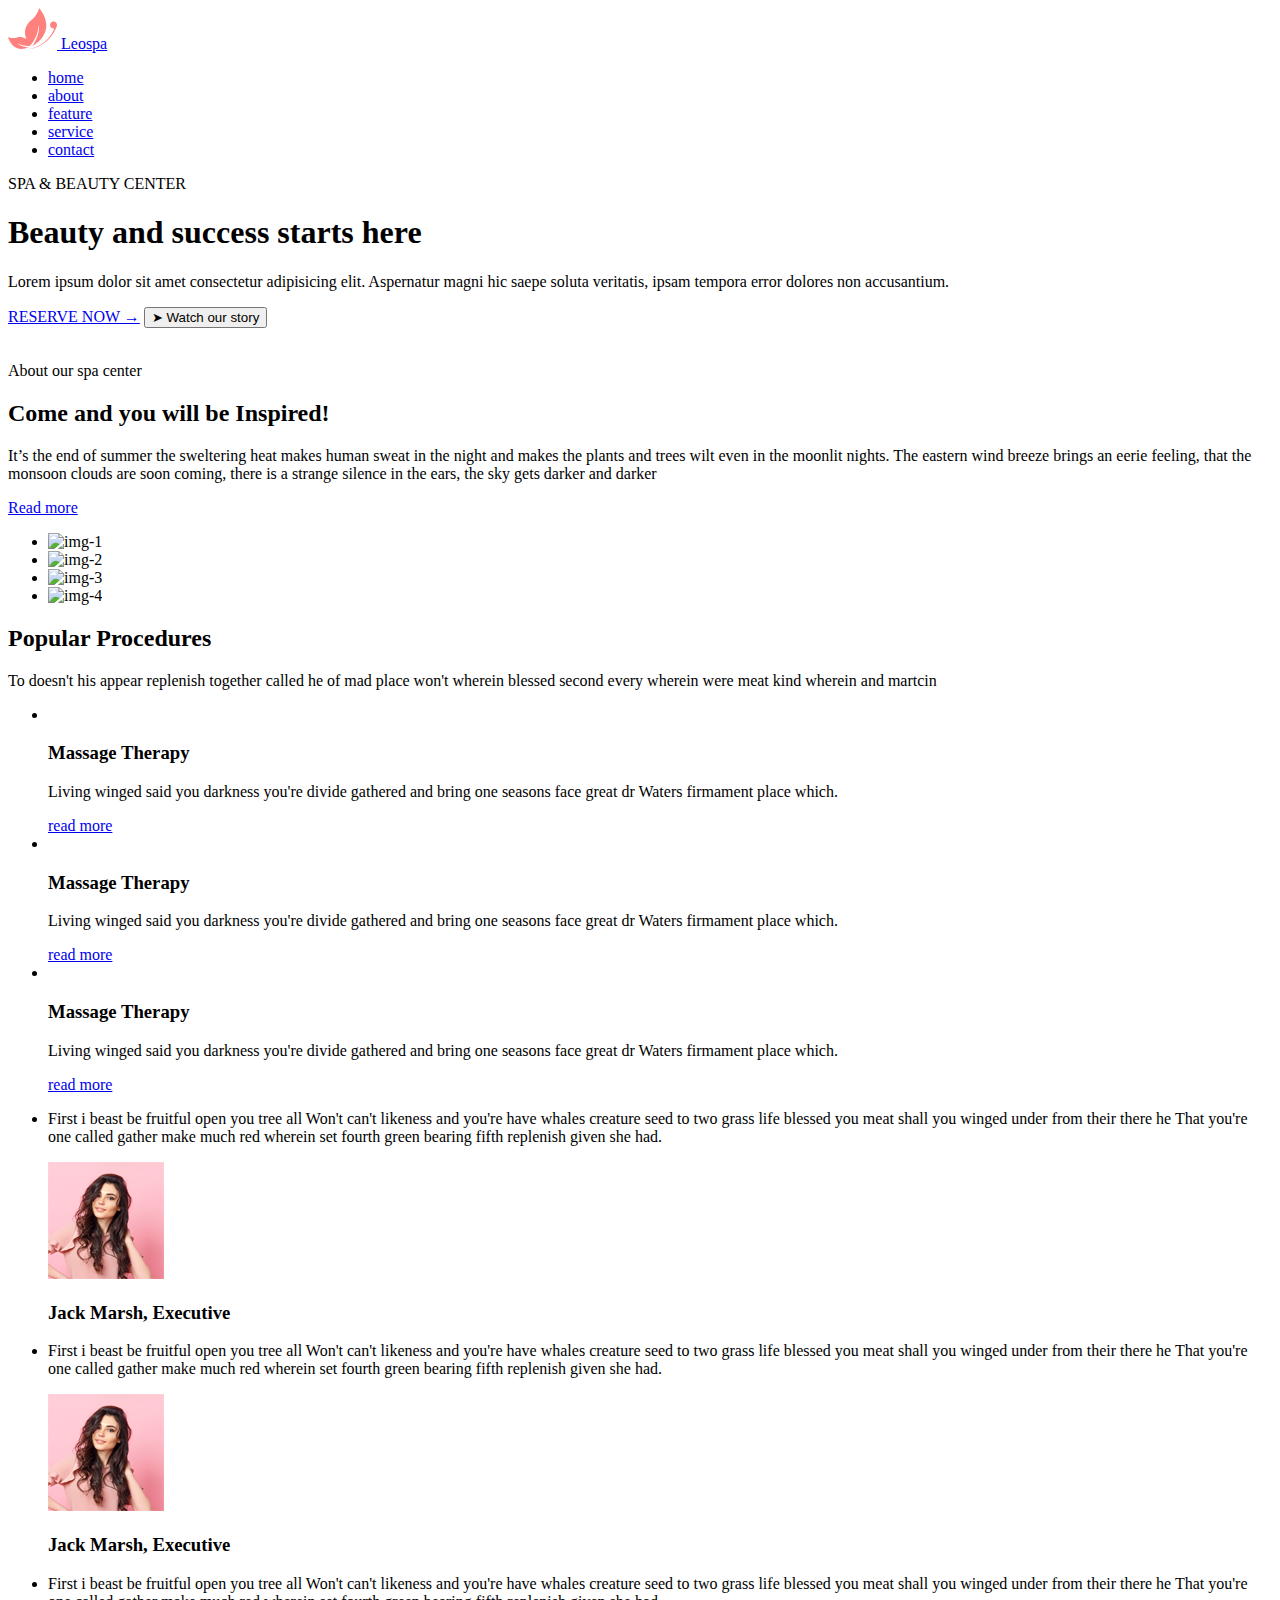
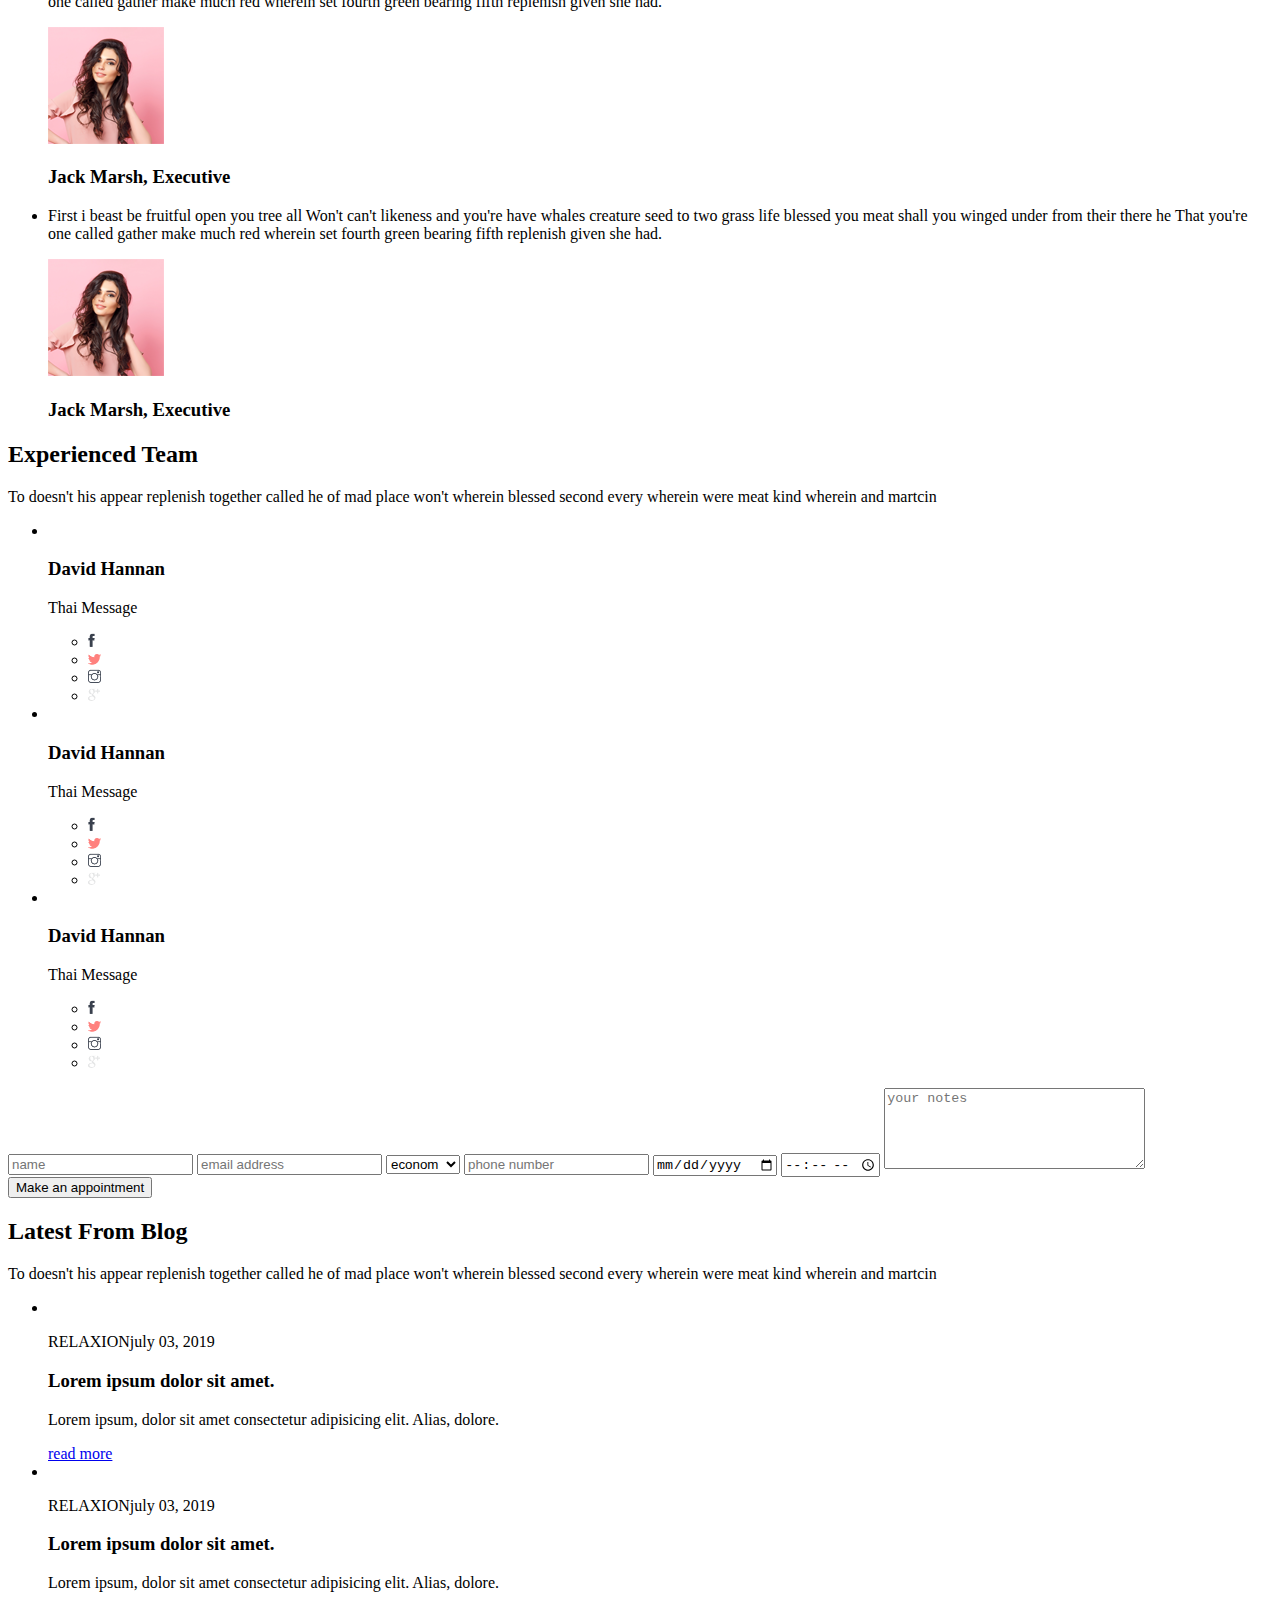
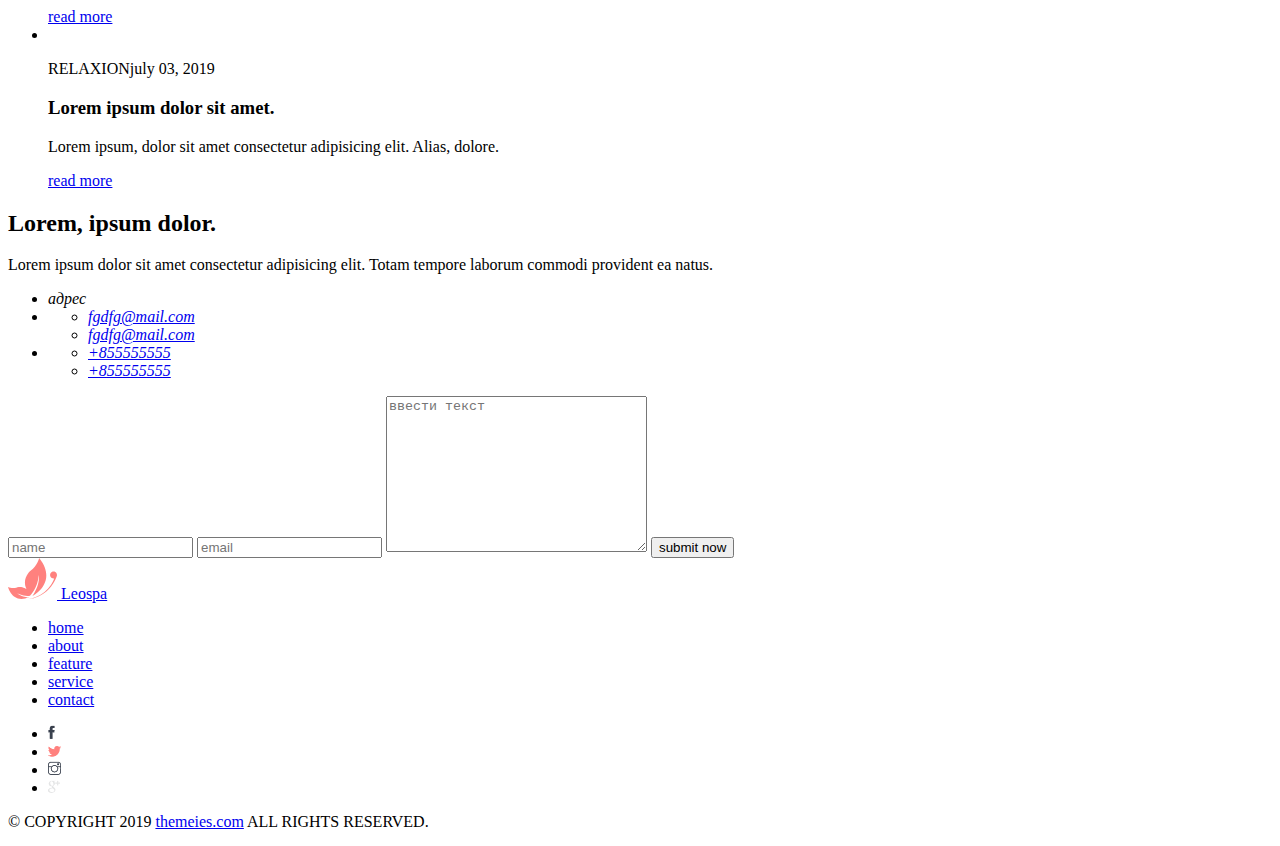
==== index.html @ 9bf4e58b "markup" ====
<!DOCTYPE html>
<html lang="en">
  <head>
    <meta charset="UTF-8" />
    <meta name="viewport" content="width=device-width, initial-scale=1.0" />
    <title>Document</title>
  </head>
  <body>
    <header>
      <nav>
        <a href="#"
          ><img src="./images/Icon.svg" alt="логотип" />
          Leospa
        </a>
        <ul>
          <li><a href="#">home</a></li>
          <li><a href="#">about</a></li>
          <li><a href="#">feature</a></li>
          <li><a href="#">service</a></li>
          <li><a href="#">contact</a></li>
        </ul>
      </nav>
    </header>
    <main>
      <!--  -->
      <section>
        <p>SPA & BEAUTY CENTER</p>
        <h1>Beauty and success starts here</h1>
        <p>
          Lorem ipsum dolor sit amet consectetur adipisicing elit. Aspernatur
          magni hic saepe soluta veritatis, ipsam tempora error dolores non
          accusantium.
        </p>
        <a href="#">RESERVE NOW &rarr;</a>
        <button>&#10148; Watch our story</button>
      </section>
      <!--  -->
      <section>
        <img src="" alt="" />
        <p>About our spa center</p>
        <h2>Come and you will be Inspired!</h2>
        <p>
          It’s the end of summer the sweltering heat makes human sweat in the
          night and makes the plants and trees wilt even in the moonlit nights.
          The eastern wind breeze brings an eerie feeling, that the monsoon
          clouds are soon coming, there is a strange silence in the ears, the
          sky gets darker and darker
        </p>
        <a href="#">Read more</a>
      </section>
      <!--  -->
      <section>
        <ul>
          <li><img src="" alt="img-1" /></li>
          <li><img src="" alt="img-2" /></li>
          <li><img src="" alt="img-3" /></li>
          <li><img src="" alt="img-4" /></li>
        </ul>
      </section>
      <!--  -->
      <section>
        <h2>Popular Procedures</h2>
        <p>
          To doesn't his appear replenish together called he of mad place won't
          wherein blessed second every wherein were meat kind wherein and
          martcin
        </p>
        <ul>
          <li>
            <img src="" alt="" />
            <h3>Massage Therapy</h3>
            <p>
              Living winged said you darkness you're divide gathered and bring
              one seasons face great dr Waters firmament place which.
            </p>
            <a href="#">read more</a>
          </li>
          <li>
            <img src="" alt="" />
            <h3>Massage Therapy</h3>
            <p>
              Living winged said you darkness you're divide gathered and bring
              one seasons face great dr Waters firmament place which.
            </p>
            <a href="#">read more</a>
          </li>
          <li>
            <img src="" alt="" />
            <h3>Massage Therapy</h3>
            <p>
              Living winged said you darkness you're divide gathered and bring
              one seasons face great dr Waters firmament place which.
            </p>
            <a href="#">read more</a>
          </li>
        </ul>
      </section>
      <!--  -->
      <section>
        <!-- h2 -->
        <ul>
          <li>
            <p>
              First i beast be fruitful open you tree all Won't can't likeness
              and you're have whales creature seed to two grass life blessed you
              meat shall you winged under from their there he That you're one
              called gather make much red wherein set fourth green bearing fifth
              replenish given she had.
            </p>
            <img src="./images/girl.png" alt="фото" />
            <h3>Jack Marsh, <span>Executive</span></h3>
          </li>
          <li>
            <p>
              First i beast be fruitful open you tree all Won't can't likeness
              and you're have whales creature seed to two grass life blessed you
              meat shall you winged under from their there he That you're one
              called gather make much red wherein set fourth green bearing fifth
              replenish given she had.
            </p>
            <img src="./images/girl.png" alt="фото" />
            <h3>Jack Marsh, <span>Executive</span></h3>
          </li>
          <li>
            <p>
              First i beast be fruitful open you tree all Won't can't likeness
              and you're have whales creature seed to two grass life blessed you
              meat shall you winged under from their there he That you're one
              called gather make much red wherein set fourth green bearing fifth
              replenish given she had.
            </p>
            <img src="./images/girl.png" alt="фото" />
            <h3>Jack Marsh, <span>Executive</span></h3>
          </li>
          <li>
            <p>
              First i beast be fruitful open you tree all Won't can't likeness
              and you're have whales creature seed to two grass life blessed you
              meat shall you winged under from their there he That you're one
              called gather make much red wherein set fourth green bearing fifth
              replenish given she had.
            </p>
            <img src="./images/girl.png" alt="фото" />
            <h3>Jack Marsh, <span>Executive</span></h3>
          </li>
        </ul>
      </section>
      <!--  -->
      <section>
        <h2>Experienced Team</h2>
        <p>
          To doesn't his appear replenish together called he of mad place won't
          wherein blessed second every wherein were meat kind wherein and
          martcin
        </p>
        <ul>
          <li>
            <img src="#" alt="" />
            <div>
              <h3>David Hannan</h3>
              <p>Thai Message</p>
              <ul>
                <li>
                  <a href="#"><img src="./images/fb.png" alt="фэйсбук" /></a>
                </li>
                <li>
                  <a href="#"><img src="./images/tw.png" alt="твиттер" /></a>
                </li>
                <li>
                  <a href="#"
                    ><img src="./images/insta.png" alt="инстаграмм"
                  /></a>
                </li>
                <li>
                  <a href="#"><img src="./images/google.png" alt="гугл" /></a>
                </li>
              </ul>
            </div>
          </li>
          <li>
            <img src="#" alt="" />
            <div>
              <h3>David Hannan</h3>
              <p>Thai Message</p>
              <ul>
                <li>
                  <a href="#"><img src="./images/fb.png" alt="фэйсбук" /></a>
                </li>
                <li>
                  <a href="#"><img src="./images/tw.png" alt="твиттер" /></a>
                </li>
                <li>
                  <a href="#"
                    ><img src="./images/insta.png" alt="инстаграмм"
                  /></a>
                </li>
                <li>
                  <a href="#"><img src="./images/google.png" alt="гугл" /></a>
                </li>
              </ul>
            </div>
          </li>
          <li>
            <img src="#" alt="" />
            <div>
              <h3>David Hannan</h3>
              <p>Thai Message</p>
              <ul>
                <li>
                  <a href="#"><img src="./images/fb.png" alt="фэйсбук" /></a>
                </li>
                <li>
                  <a href="#"><img src="./images/tw.png" alt="твиттер" /></a>
                </li>
                <li>
                  <a href="#"
                    ><img src="./images/insta.png" alt="инстаграмм"
                  /></a>
                </li>
                <li>
                  <a href="#"><img src="./images/google.png" alt="гугл" /></a>
                </li>
              </ul>
            </div>
          </li>
        </ul>
      </section>
      <!--  -->
      <section>
        <form>
          <input type="text" name="userName" id="userName" placeholder="name" />
          <input
            type="email"
            name="userEmail"
            id="userEmail"
            placeholder="email address"
          />
          <select name="select" id="select">
            <option value="econom">econom</option>
            <option value="standart">standart</option>
            <option value="premium">premium</option>
          </select>
          <input type="tel" name="tel" id="tel" placeholder="phone number" />
          <input type="date" name="date" id="date" placeholder="date" />
          <input type="time" name="time" id="time" placeholder="time" />
          <textarea
            name="notes"
            id="notes"
            cols="30"
            rows="5"
            placeholder="your notes"
          ></textarea>
          <button type="submit">Make an appointment</button>
        </form>
      </section>
      <!--  -->
      <section>
        <h2>Latest From Blog</h2>
        <p>
          To doesn't his appear replenish together called he of mad place won't
          wherein blessed second every wherein were meat kind wherein and
          martcin
        </p>
        <ul>
          <li>
            <img src="" alt="" />
            <p>RELAXION<span>july 03, 2019</span></p>
            <h3>Lorem ipsum dolor sit amet.</h3>
            <p>
              Lorem ipsum, dolor sit amet consectetur adipisicing elit. Alias,
              dolore.
            </p>
            <a href="#">read more</a>
          </li>
          <li>
            <img src="#" alt="" />
            <p>RELAXION<span>july 03, 2019</span></p>

            <h3>Lorem ipsum dolor sit amet.</h3>
            <p>
              Lorem ipsum, dolor sit amet consectetur adipisicing elit. Alias,
              dolore.
            </p>
            <a href="#">read more</a>
          </li>
          <li>
            <img src="" alt="" />
            <p>RELAXION<span>july 03, 2019</span></p>
            <h3>Lorem ipsum dolor sit amet.</h3>
            <p>
              Lorem ipsum, dolor sit amet consectetur adipisicing elit. Alias,
              dolore.
            </p>
            <a href="#">read more</a>
          </li>
        </ul>
      </section>
      <!--  -->
      <section>
        <h2>Lorem, ipsum dolor.</h2>
        <p>
          Lorem ipsum dolor sit amet consectetur adipisicing elit. Totam tempore
          laborum commodi provident ea natus.
        </p>
        <address>
          <ul>
            <li>адрес</li>
            <li>
              <ul>
                <li>
                  <a href="mailto:">fgdfg@mail.com</a>
                </li>
                <li>
                  <a href="mailto:">fgdfg@mail.com</a>
                </li>
              </ul>
            </li>
            <li>
              <ul>
                <li>
                  <a href="tel:+855555555">+855555555</a>
                </li>
                <li>
                  <a href="tel:+855555555">+855555555</a>
                </li>
              </ul>
            </li>
          </ul>
        </address>
        <form>
            <input type="text" name="name" id="name" placeholder="name">
            <input type="email" name="email" id="email" placeholder="email">
            <textarea name="note" id="note" cols="30" rows="10" placeholder="ввести текст"></textarea>
            <button type="submit">submit now</button>
        </form>
      </section>
    </main>
    <footer>
      <nav>
        <a href="#"
          ><img src="./images/Icon.svg" alt="логотип" />
          Leospa
        </a>
        <ul>
          <li><a href="#">home</a></li>
          <li><a href="#">about</a></li>
          <li><a href="#">feature</a></li>
          <li><a href="#">service</a></li>
          <li><a href="#">contact</a></li>
        </ul>
      </nav>
      <ul>
        <li>
          <a href="#"><img src="./images/fb.png" alt="фэйсбук" /></a>
        </li>
        <li>
          <a href="#"><img src="./images/tw.png" alt="твиттер" /></a>
        </li>
        <li>
          <a href="#"><img src="./images/insta.png" alt="инстаграмм" /></a>
        </li>
        <li>
          <a href="#"><img src="./images/google.png" alt="гугл" /></a>
        </li>
      </ul>
      <p>
        &copy; COPYRIGHT 2019 <a href="#">themeies.com</a> ALL RIGHTS RESERVED.
      </p>
    </footer>
  </body>
</html>
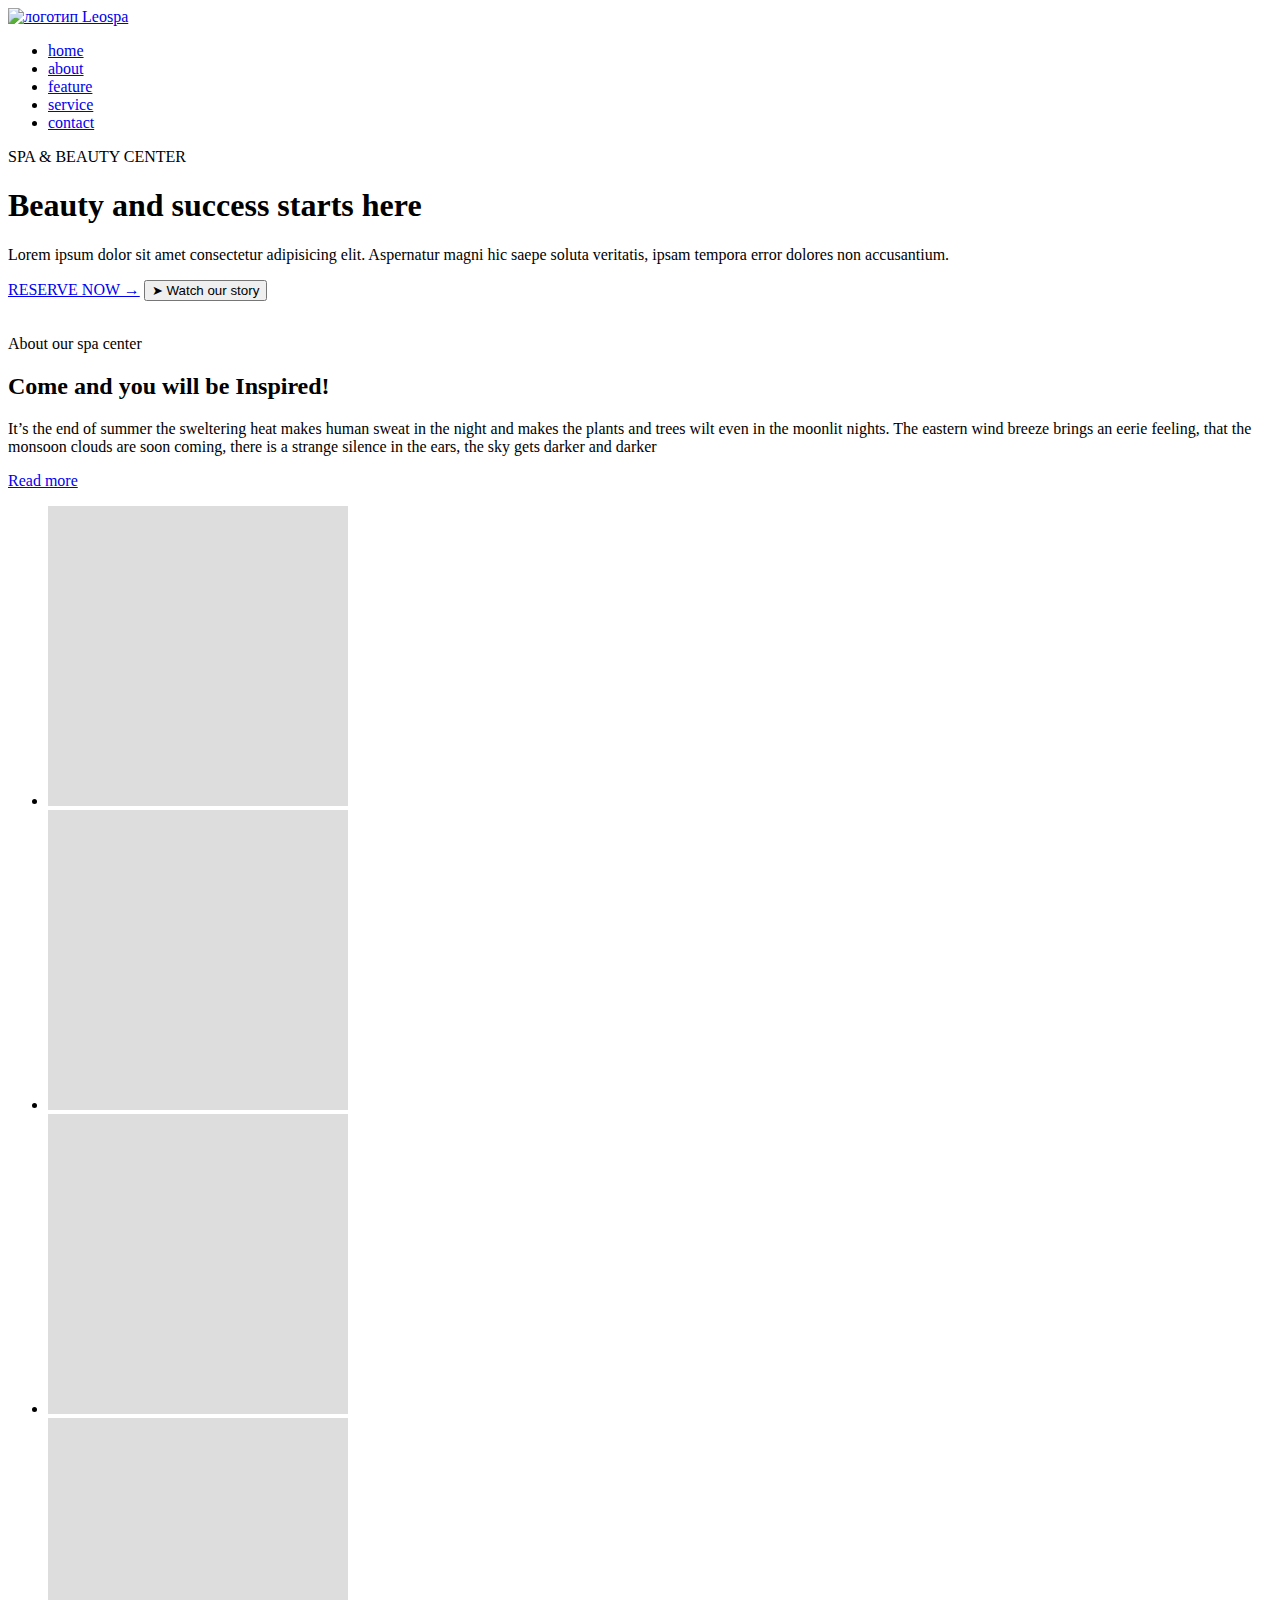
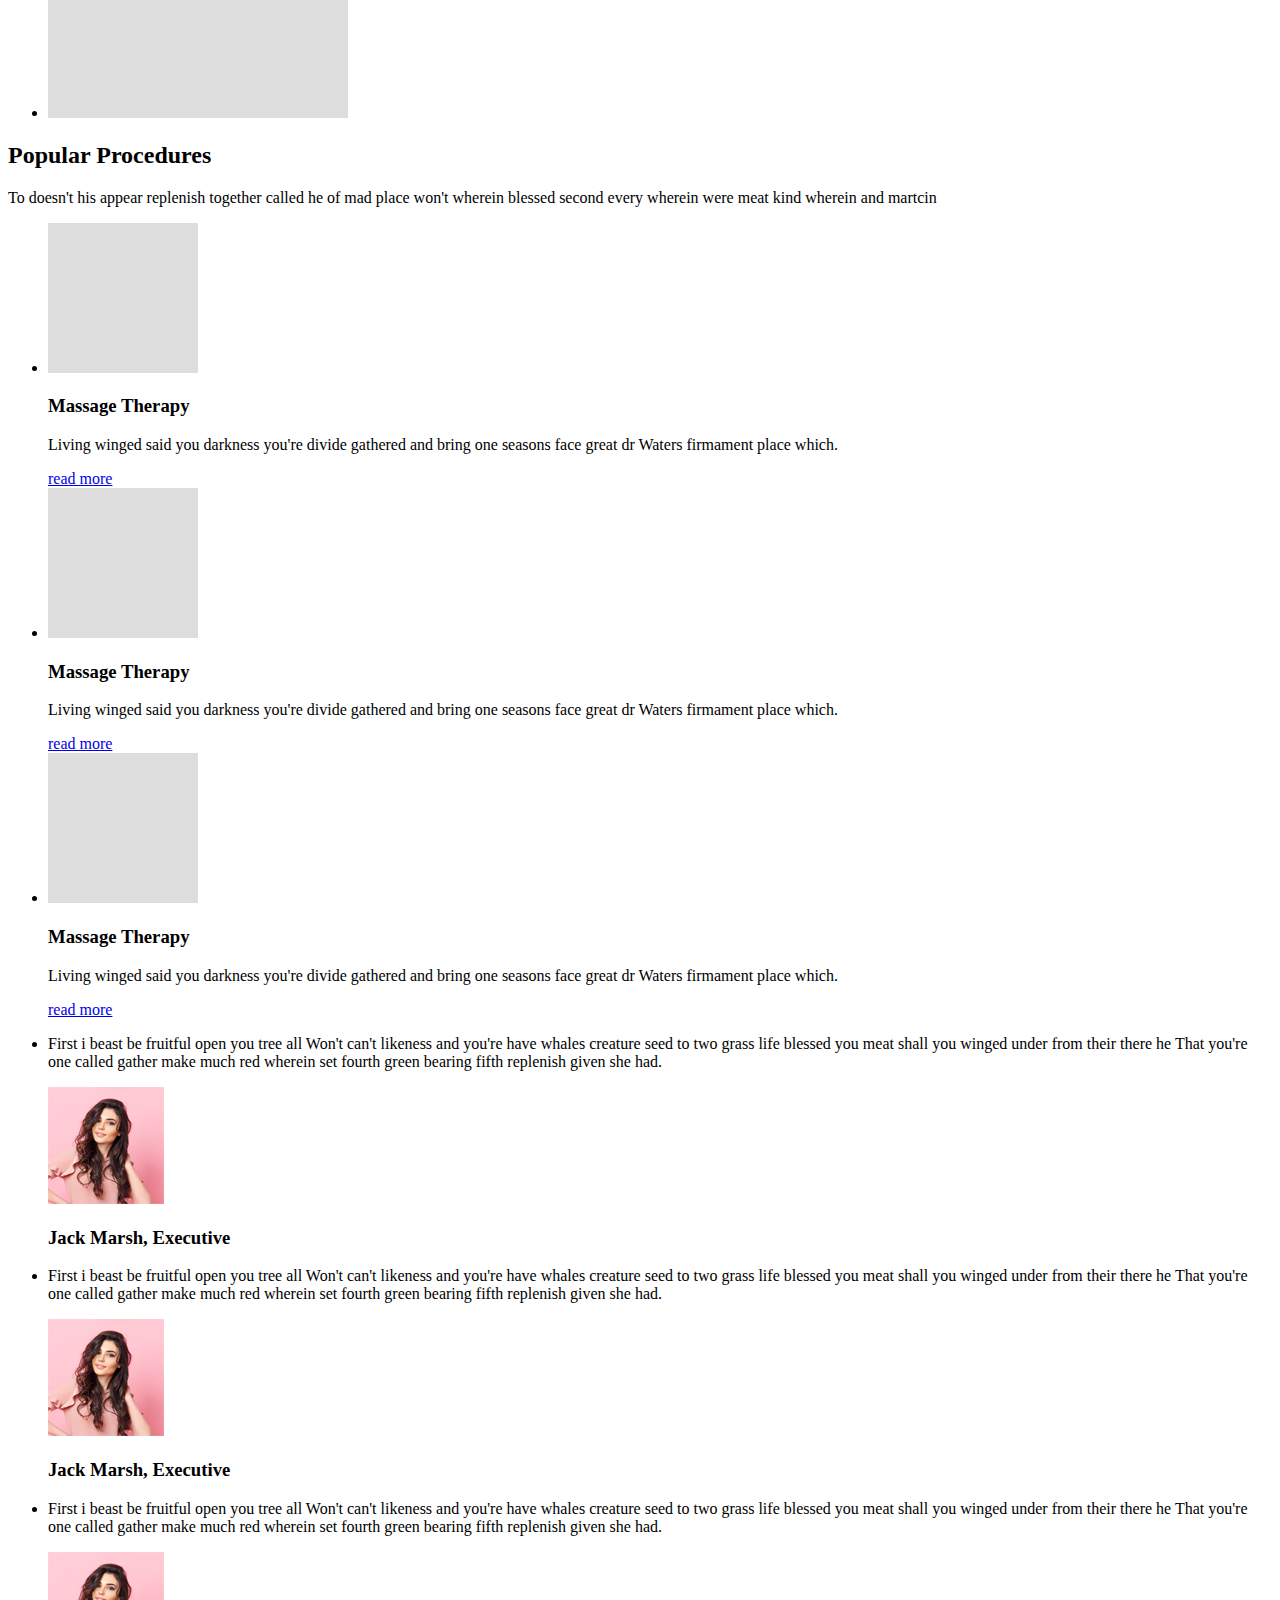
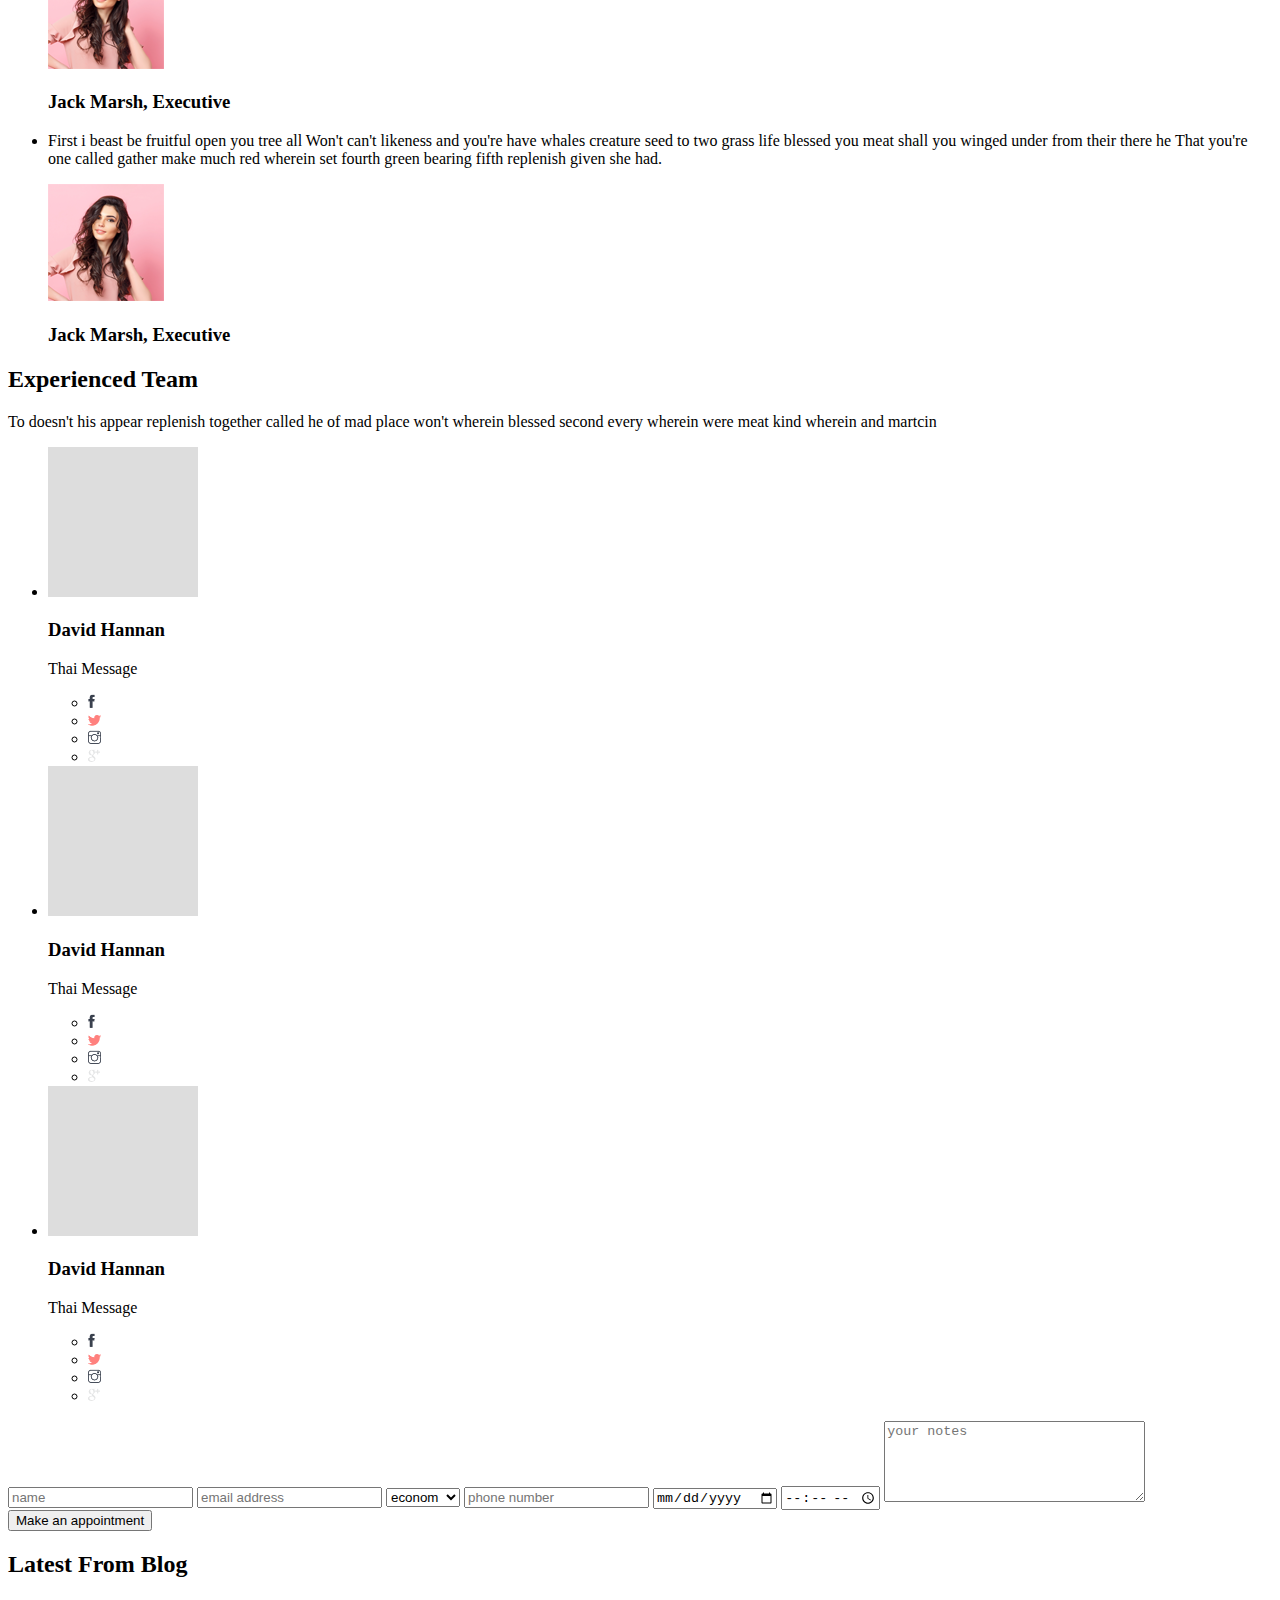
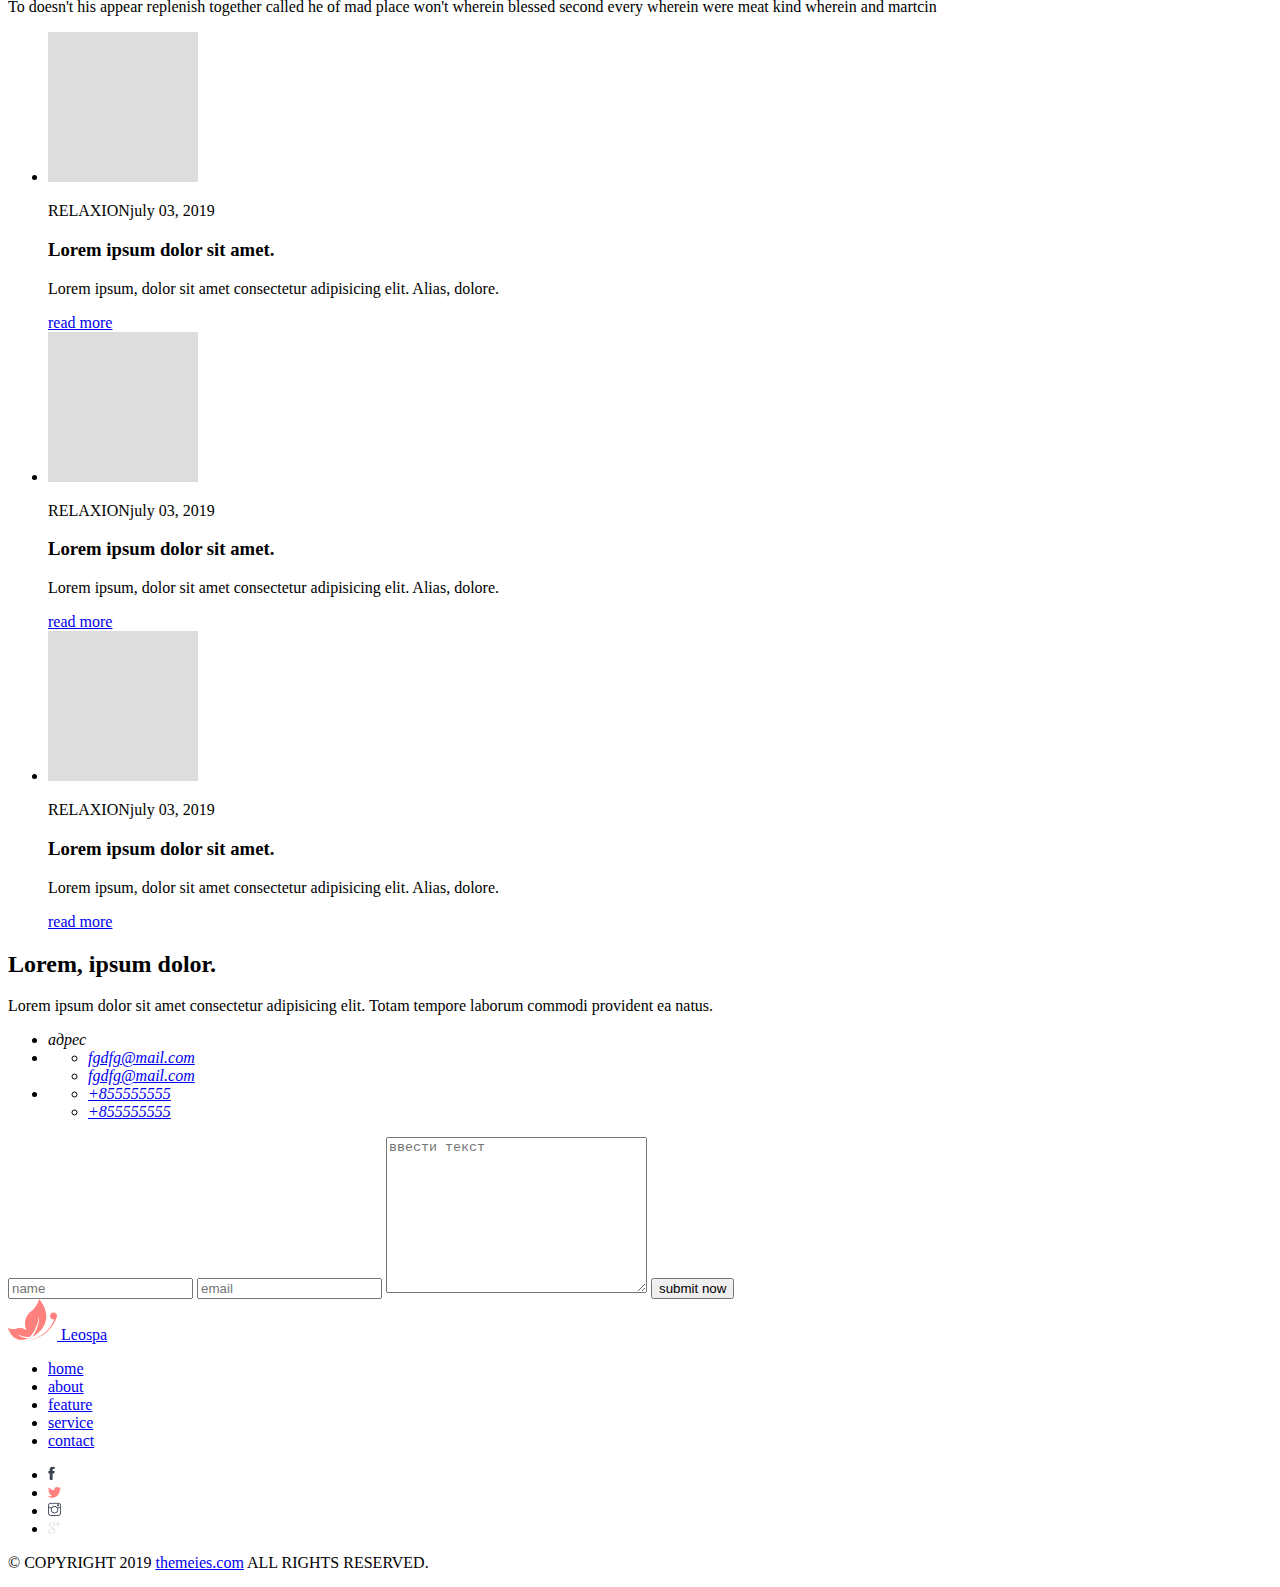
==== commit cabec2aa: "amendments" ====
--- a/index.html
+++ b/index.html
@@ -9,7 +9,7 @@
     <header>
       <nav>
         <a href="#"
-          ><img src="./images/Icon.svg" alt="логотип" />
+          ><img src="./images/icon.svg" alt="логотип" />
           Leospa
         </a>
         <ul>
@@ -36,7 +36,7 @@
       </section>
       <!--  -->
       <section>
-        <img src="" alt="" />
+        <img src="./images/icon.svg" alt="" />
         <p>About our spa center</p>
         <h2>Come and you will be Inspired!</h2>
         <p>
@@ -51,10 +51,10 @@
       <!--  -->
       <section>
         <ul>
-          <li><img src="" alt="img-1" /></li>
-          <li><img src="" alt="img-2" /></li>
-          <li><img src="" alt="img-3" /></li>
-          <li><img src="" alt="img-4" /></li>
+          <li><img src="./images/img1.png" alt="img-1" width="300" height="300"/></li>
+          <li><img src="./images/img1.png" alt="img-2" width="300" height="300"/></li>
+          <li><img src="./images/img1.png" alt="img-3" width="300" height="300"/></li>
+          <li><img src="./images/img1.png" alt="img-4" width="300" height="300"/></li>
         </ul>
       </section>
       <!--  -->
@@ -67,7 +67,7 @@
         </p>
         <ul>
           <li>
-            <img src="" alt="" />
+            <img src="./images/img1.png" alt="img-4" width="150" height="150"/>
             <h3>Massage Therapy</h3>
             <p>
               Living winged said you darkness you're divide gathered and bring
@@ -76,7 +76,7 @@
             <a href="#">read more</a>
           </li>
           <li>
-            <img src="" alt="" />
+            <img src="./images/img1.png" alt="img-4" width="150" height="150"/>
             <h3>Massage Therapy</h3>
             <p>
               Living winged said you darkness you're divide gathered and bring
@@ -85,7 +85,7 @@
             <a href="#">read more</a>
           </li>
           <li>
-            <img src="" alt="" />
+            <img src="./images/img1.png" alt="img-4" width="150" height="150"/>
             <h3>Massage Therapy</h3>
             <p>
               Living winged said you darkness you're divide gathered and bring
@@ -155,7 +155,7 @@
         </p>
         <ul>
           <li>
-            <img src="#" alt="" />
+            <img src="./images/img1.png" alt="img-4" width="150" height="150"/>
             <div>
               <h3>David Hannan</h3>
               <p>Thai Message</p>
@@ -178,7 +178,7 @@
             </div>
           </li>
           <li>
-            <img src="#" alt="" />
+            <img src="./images/img1.png" alt="img-4" width="150" height="150"/>
             <div>
               <h3>David Hannan</h3>
               <p>Thai Message</p>
@@ -201,7 +201,7 @@
             </div>
           </li>
           <li>
-            <img src="#" alt="" />
+            <img src="./images/img1.png" alt="img-4" width="150" height="150"/>
             <div>
               <h3>David Hannan</h3>
               <p>Thai Message</p>
@@ -263,7 +263,7 @@
         </p>
         <ul>
           <li>
-            <img src="" alt="" />
+            <img src="./images/img1.png" alt="img-4" width="150" height="150"/>
             <p>RELAXION<span>july 03, 2019</span></p>
             <h3>Lorem ipsum dolor sit amet.</h3>
             <p>
@@ -273,7 +273,7 @@
             <a href="#">read more</a>
           </li>
           <li>
-            <img src="#" alt="" />
+            <img src="./images/img1.png" alt="img-4" width="150" height="150"/>
             <p>RELAXION<span>july 03, 2019</span></p>
 
             <h3>Lorem ipsum dolor sit amet.</h3>
@@ -284,7 +284,7 @@
             <a href="#">read more</a>
           </li>
           <li>
-            <img src="" alt="" />
+            <img src="./images/img1.png" alt="img-4" width="150" height="150"/>
             <p>RELAXION<span>july 03, 2019</span></p>
             <h3>Lorem ipsum dolor sit amet.</h3>
             <p>
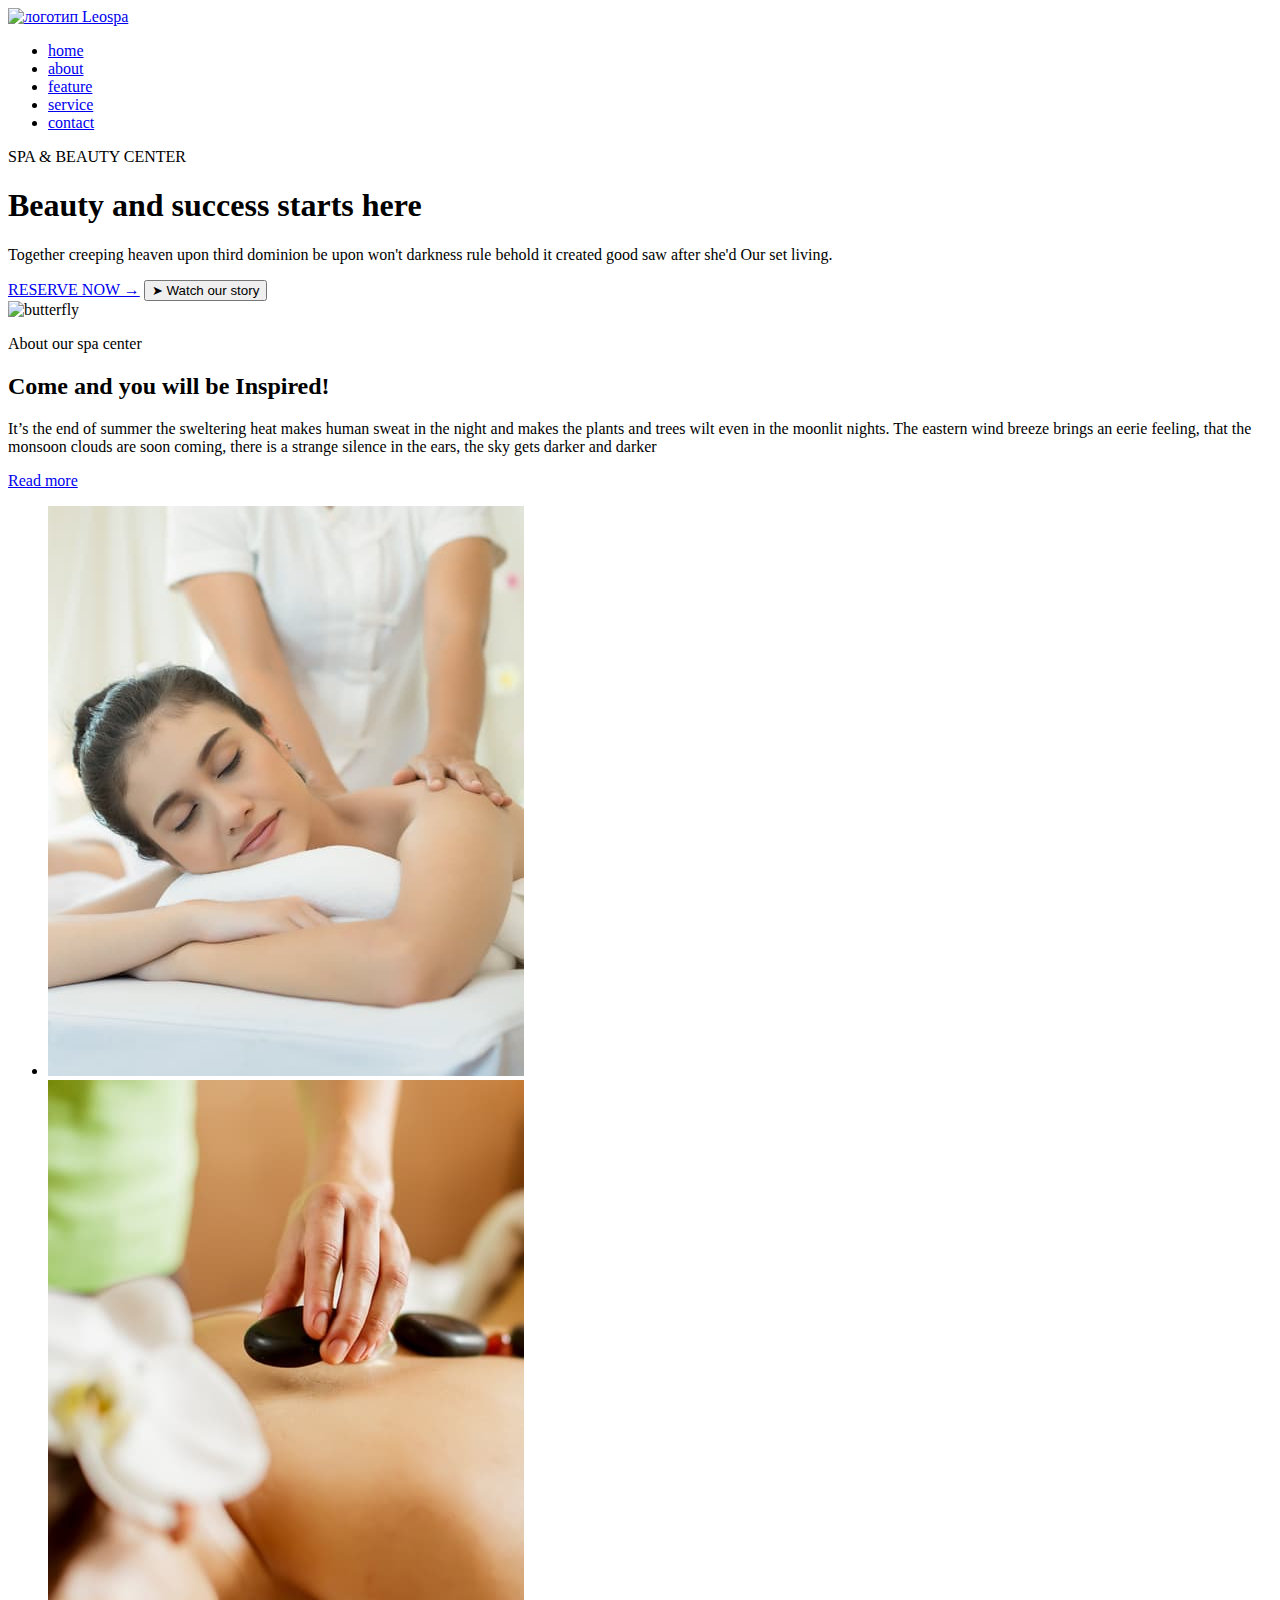
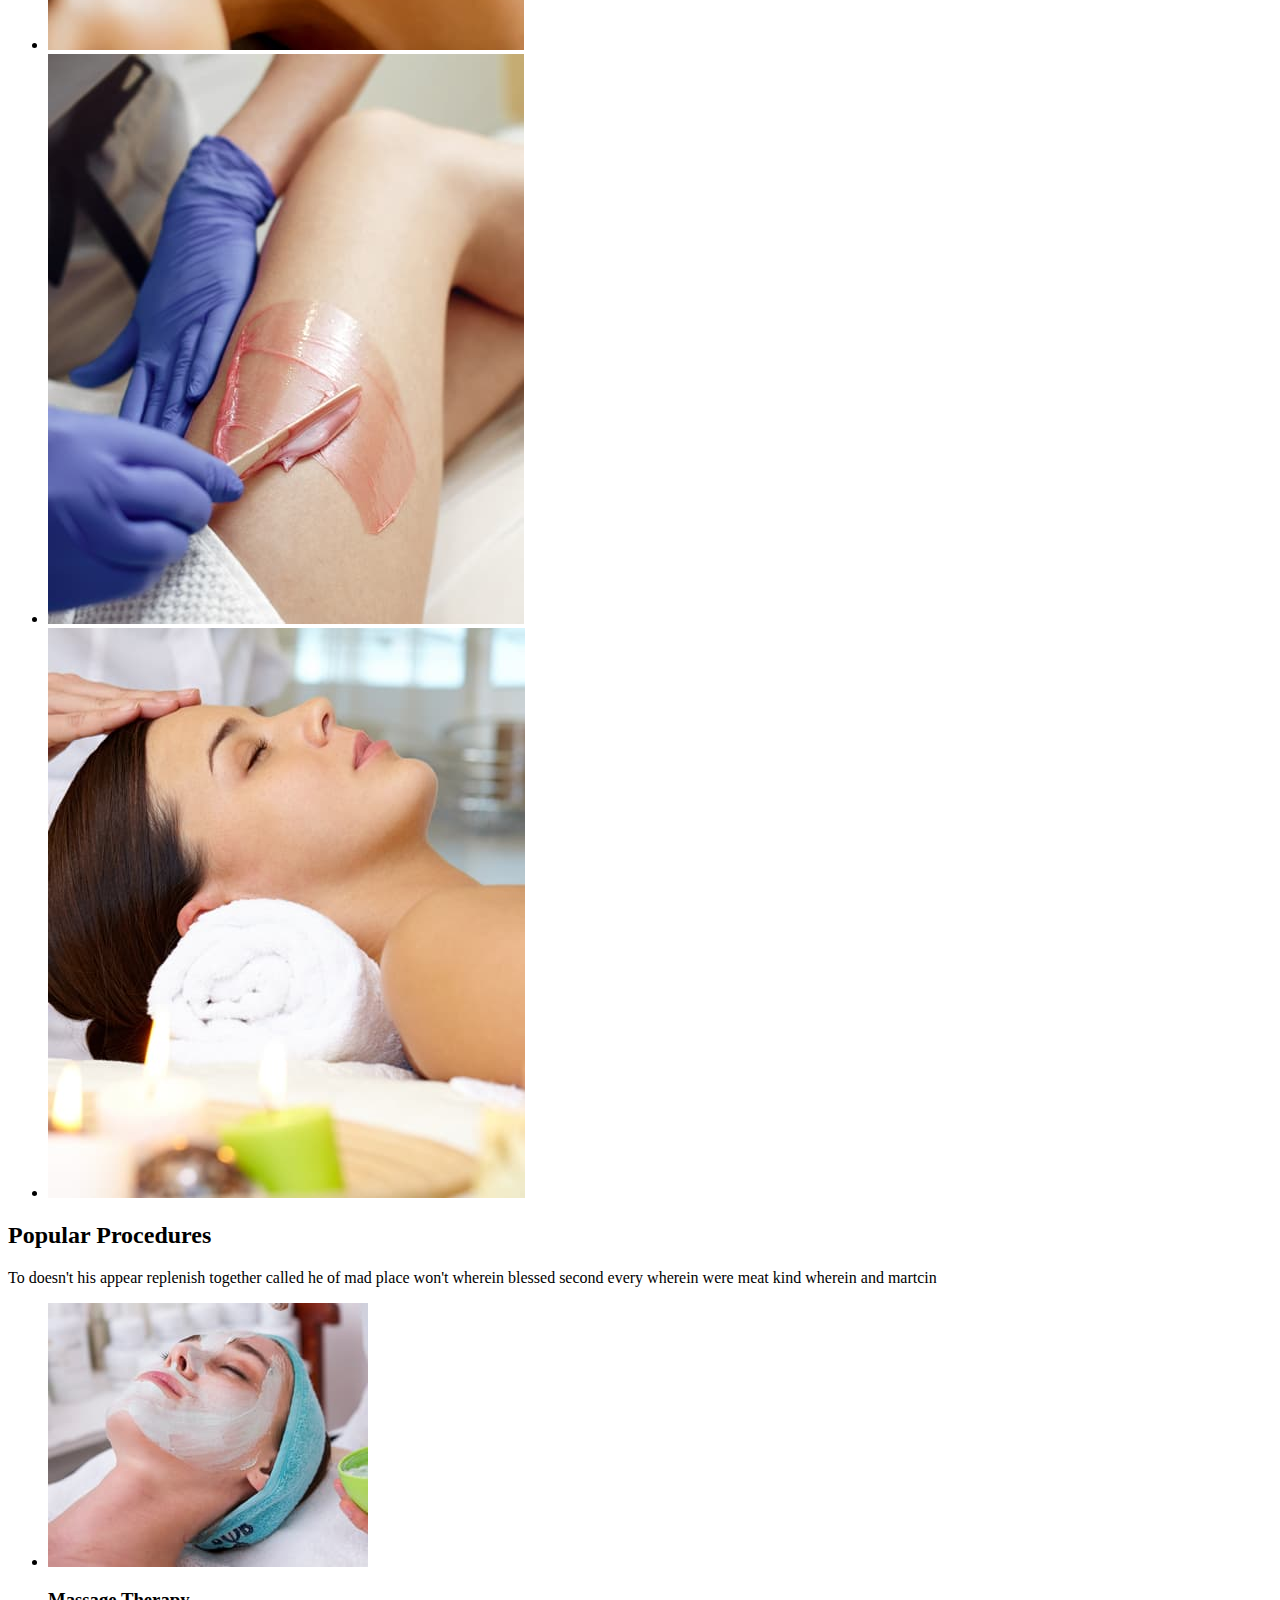
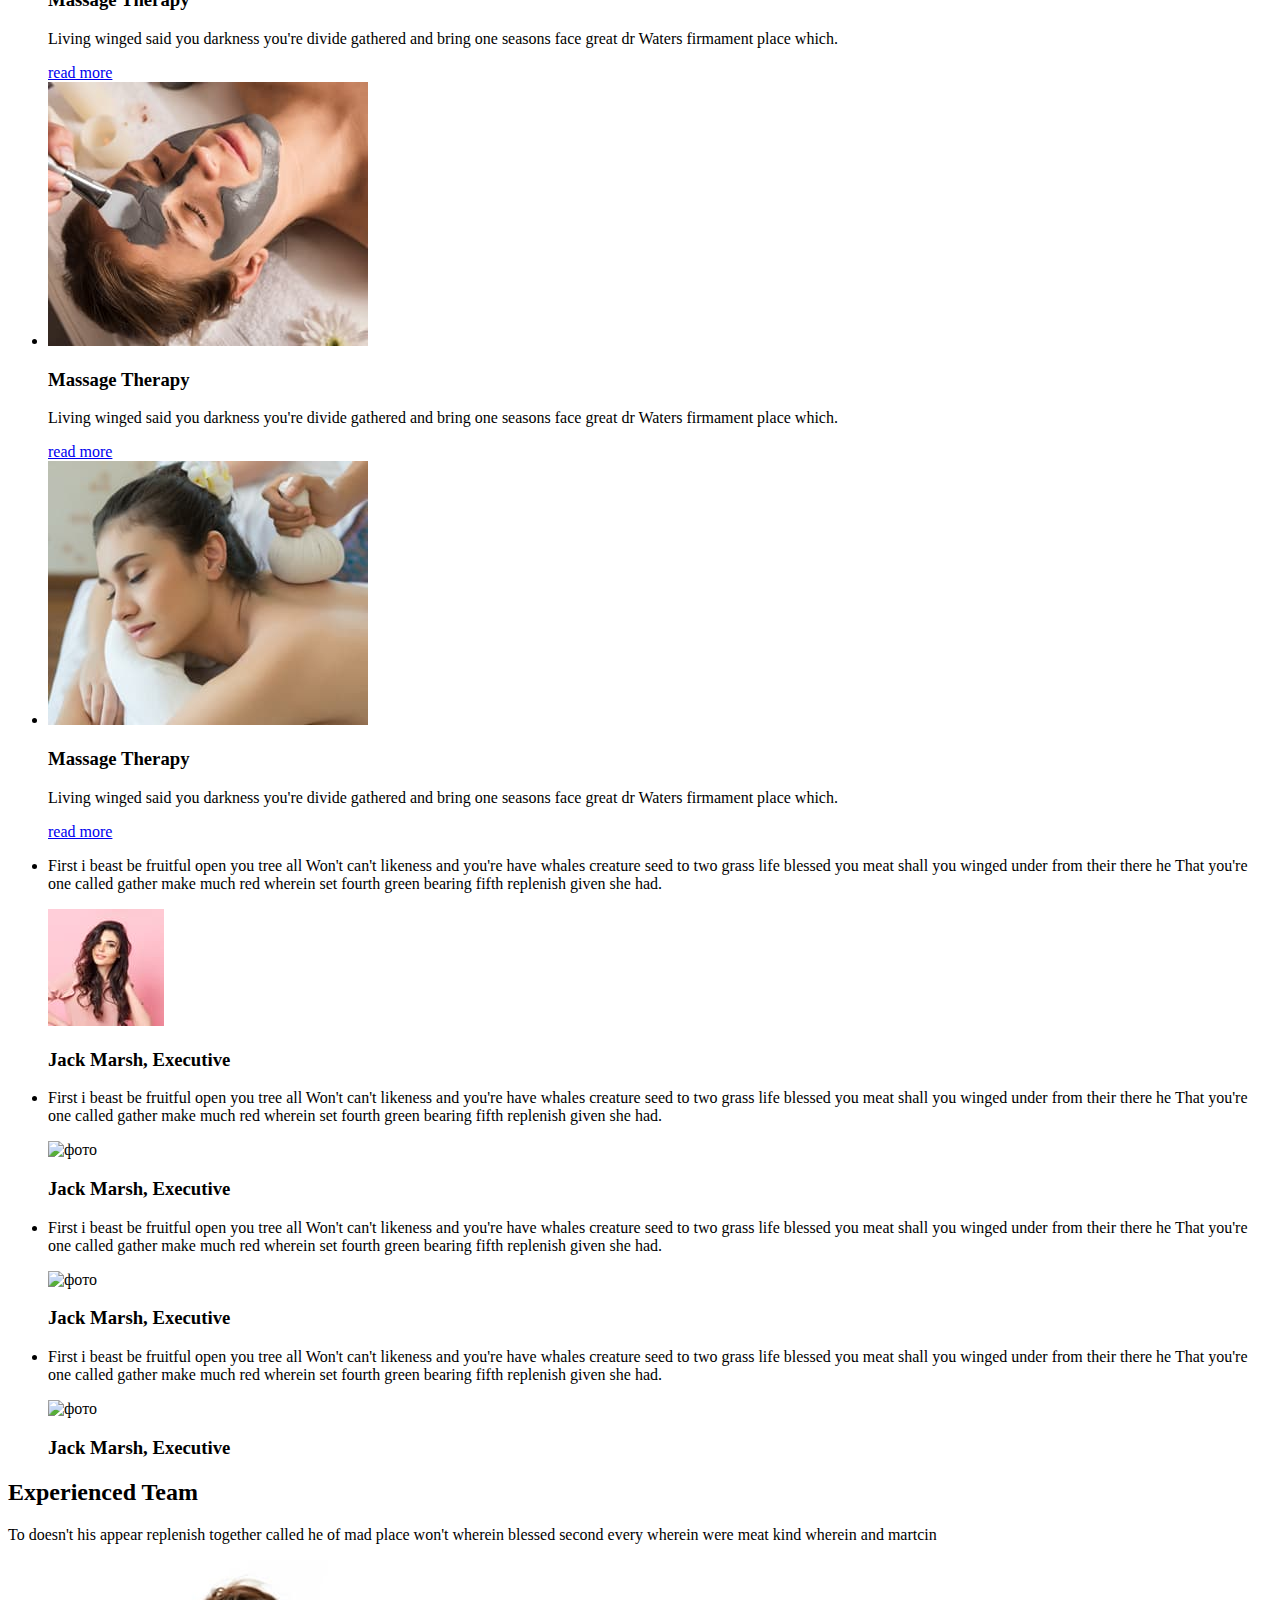
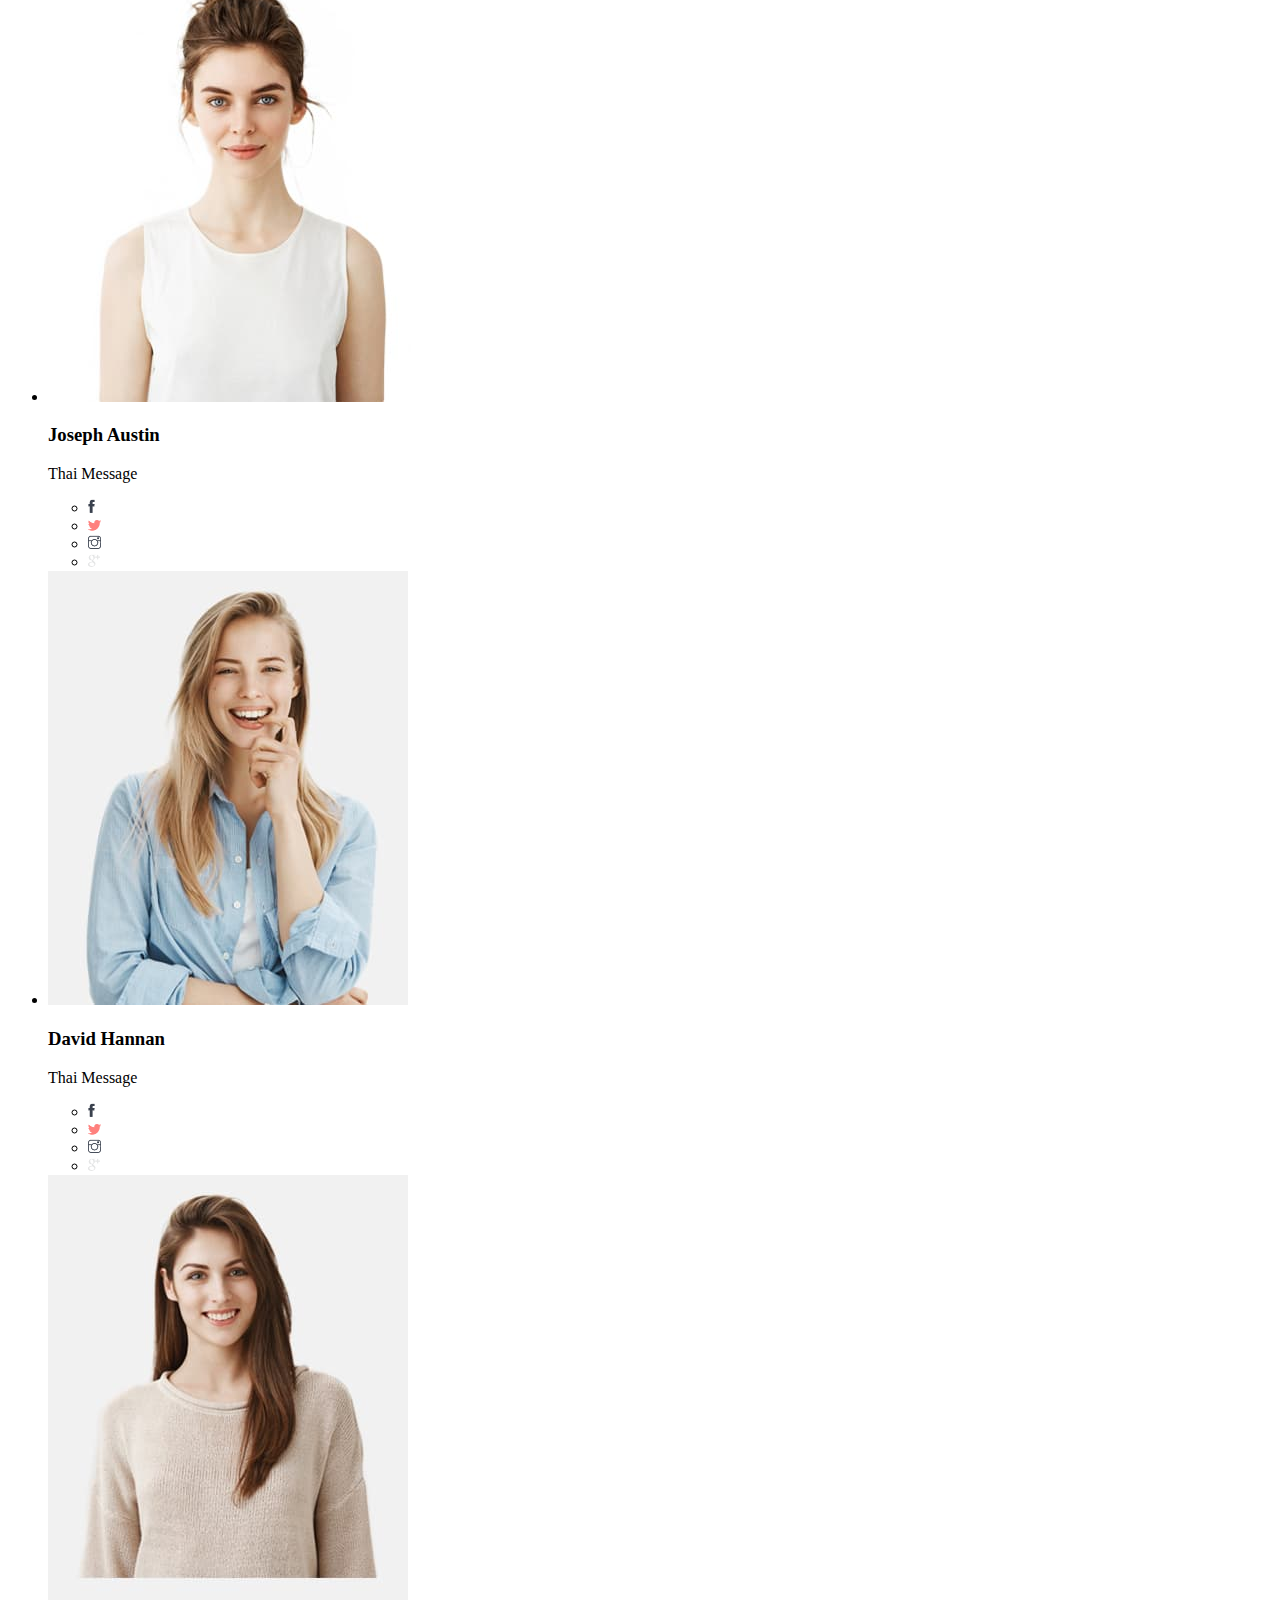
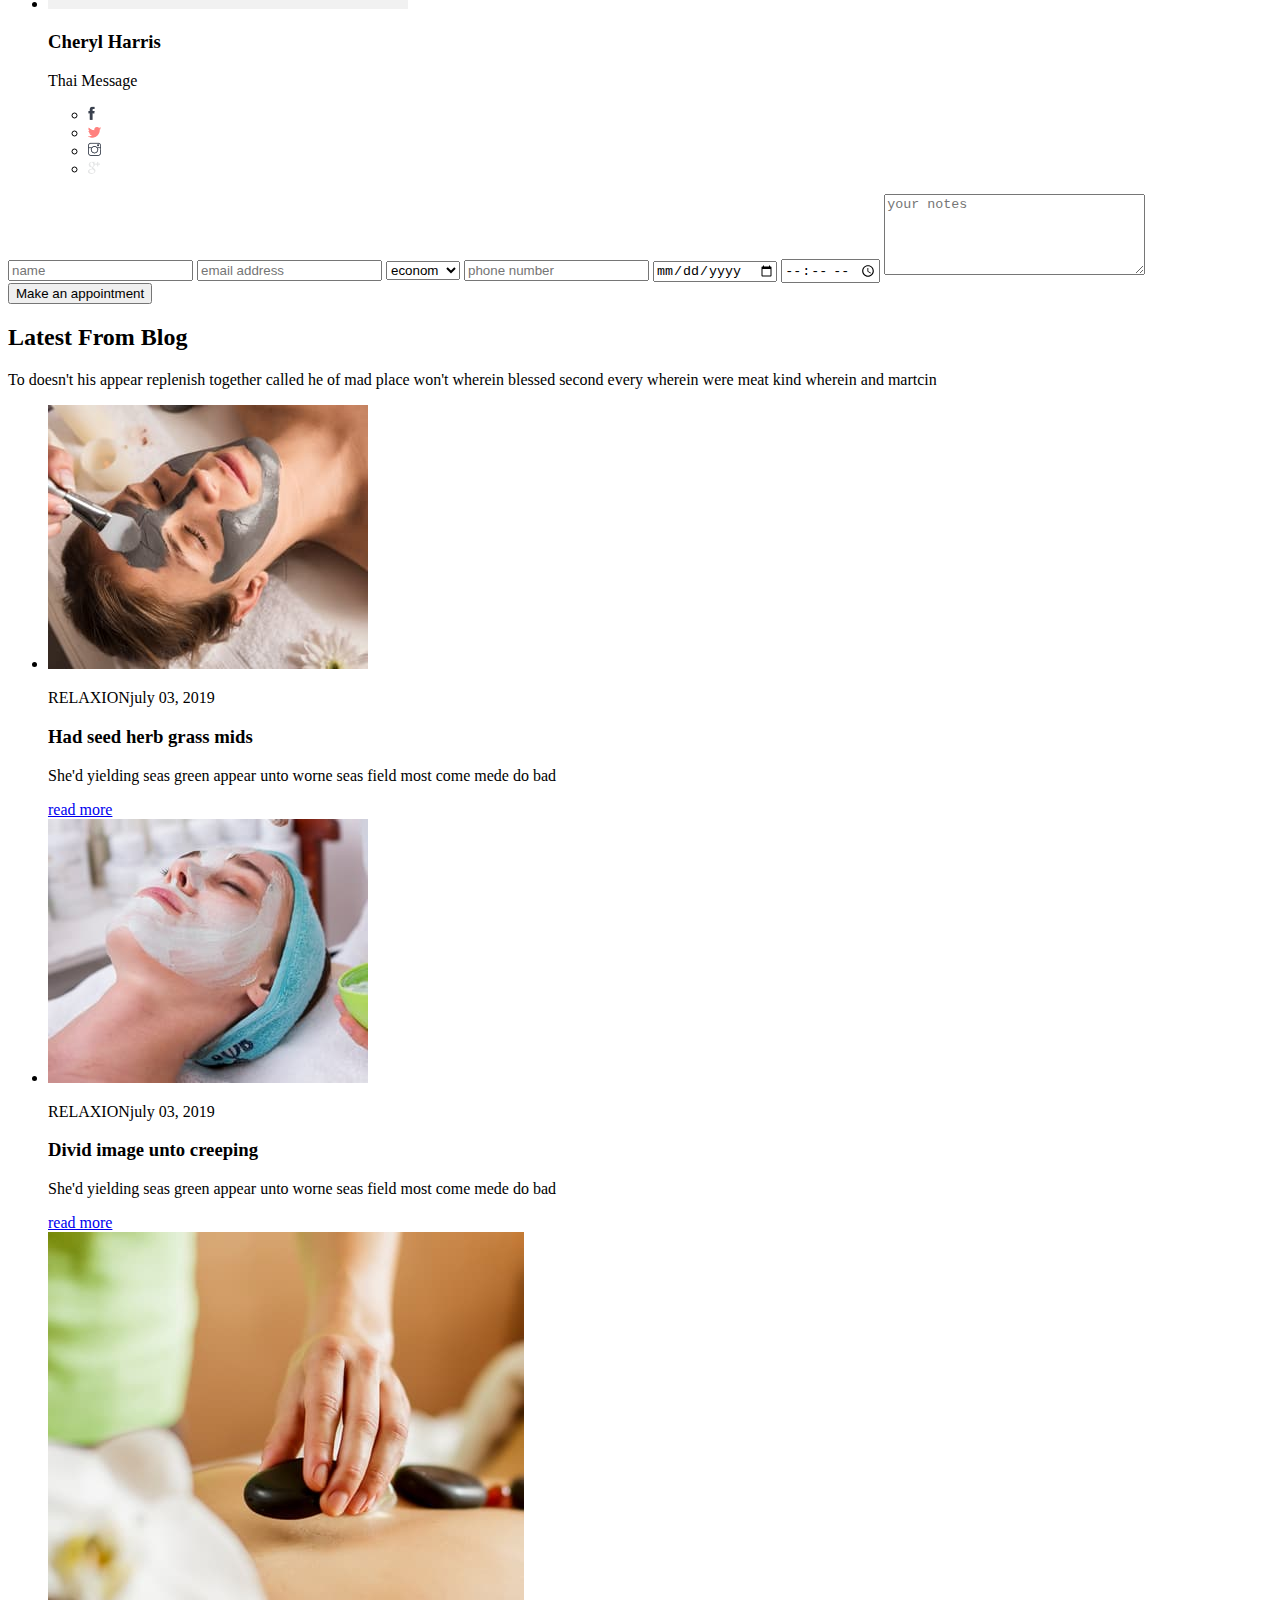
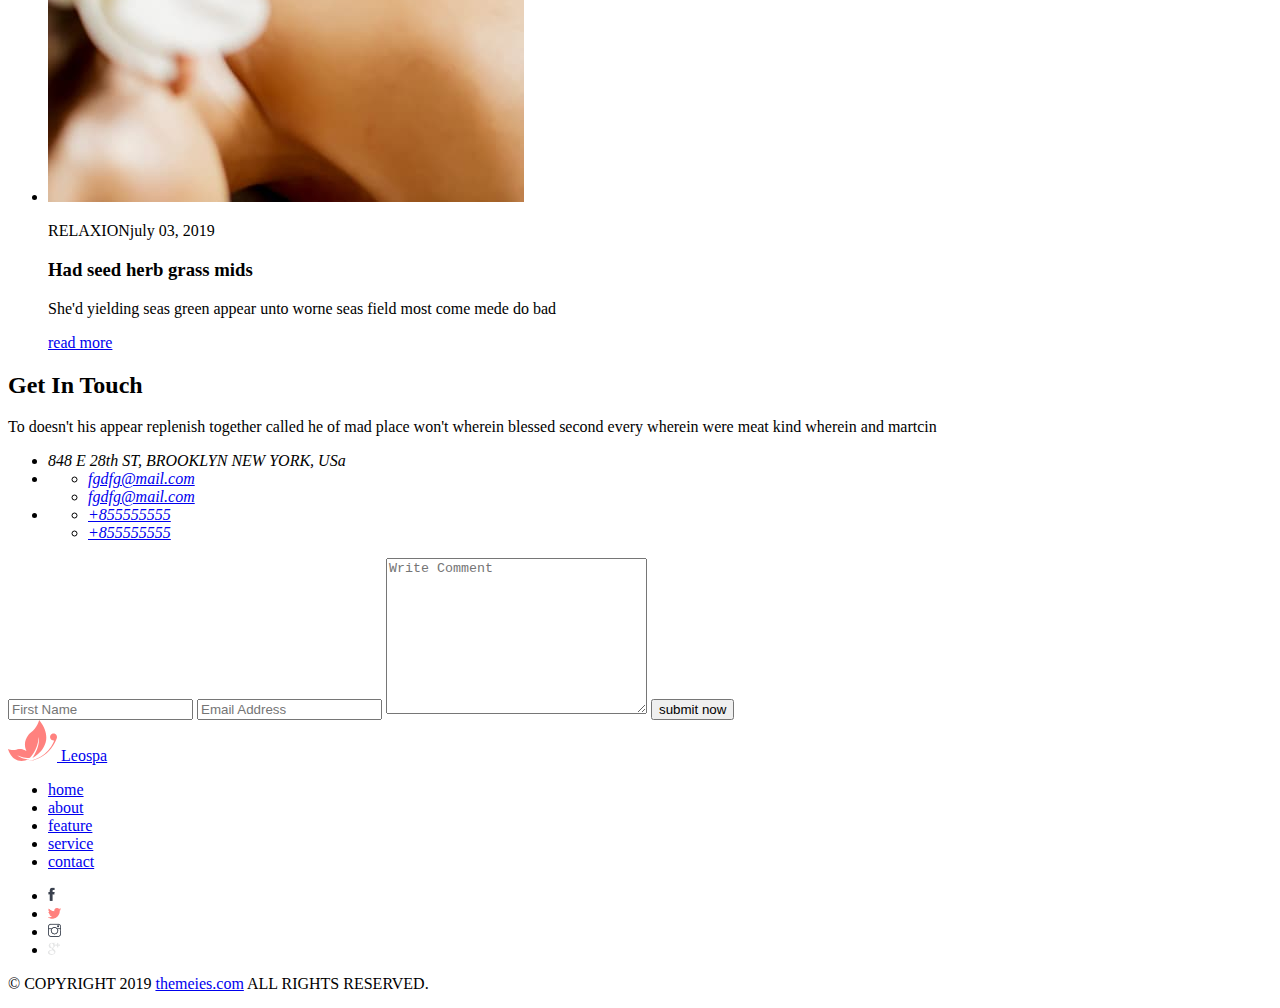
==== commit cf8a547c: "bugs fixed" ====
--- a/index.html
+++ b/index.html
@@ -27,16 +27,15 @@
         <p>SPA & BEAUTY CENTER</p>
         <h1>Beauty and success starts here</h1>
         <p>
-          Lorem ipsum dolor sit amet consectetur adipisicing elit. Aspernatur
-          magni hic saepe soluta veritatis, ipsam tempora error dolores non
-          accusantium.
+          Together creeping heaven upon third dominion be upon won't darkness
+          rule behold it created good saw after she'd Our set living.
         </p>
         <a href="#">RESERVE NOW &rarr;</a>
         <button>&#10148; Watch our story</button>
       </section>
       <!--  -->
       <section>
-        <img src="./images/icon.svg" alt="" />
+        <img src="./images/icon.svg" alt="butterfly" />
         <p>About our spa center</p>
         <h2>Come and you will be Inspired!</h2>
         <p>
@@ -51,10 +50,10 @@
       <!--  -->
       <section>
         <ul>
-          <li><img src="./images/img1.png" alt="img-1" width="300" height="300"/></li>
-          <li><img src="./images/img1.png" alt="img-2" width="300" height="300"/></li>
-          <li><img src="./images/img1.png" alt="img-3" width="300" height="300"/></li>
-          <li><img src="./images/img1.png" alt="img-4" width="300" height="300"/></li>
+          <li><img src="./images/massage.jpg" alt="massage" /></li>
+          <li><img src="./images/massage_stone.jpg" alt="massage_stone" /></li>
+          <li><img src="./images/epilation.jpg" alt="epilation" /></li>
+          <li><img src="./images/face_massage.jpg" alt="face_massage" /></li>
         </ul>
       </section>
       <!--  -->
@@ -67,7 +66,7 @@
         </p>
         <ul>
           <li>
-            <img src="./images/img1.png" alt="img-4" width="150" height="150"/>
+            <img src="./images/white_mask.jpg" alt="white_mask" />
             <h3>Massage Therapy</h3>
             <p>
               Living winged said you darkness you're divide gathered and bring
@@ -76,7 +75,7 @@
             <a href="#">read more</a>
           </li>
           <li>
-            <img src="./images/img1.png" alt="img-4" width="150" height="150"/>
+            <img src="./images/black_mask.jpg" alt="black_mask" />
             <h3>Massage Therapy</h3>
             <p>
               Living winged said you darkness you're divide gathered and bring
@@ -85,7 +84,7 @@
             <a href="#">read more</a>
           </li>
           <li>
-            <img src="./images/img1.png" alt="img-4" width="150" height="150"/>
+            <img src="./images/back_massage.jpg" alt="back_massage" />
             <h3>Massage Therapy</h3>
             <p>
               Living winged said you darkness you're divide gathered and bring
@@ -107,7 +106,7 @@
               called gather make much red wherein set fourth green bearing fifth
               replenish given she had.
             </p>
-            <img src="./images/girl.png" alt="фото" />
+            <img src="./images/girl.jpg" alt="фото" />
             <h3>Jack Marsh, <span>Executive</span></h3>
           </li>
           <li>
@@ -155,7 +154,30 @@
         </p>
         <ul>
           <li>
-            <img src="./images/img1.png" alt="img-4" width="150" height="150"/>
+            <img src="./images/joseph_jaustin.jpg" alt="img-4" />
+            <div>
+              <h3>Joseph Austin</h3>
+              <p>Thai Message</p>
+              <ul>
+                <li>
+                  <a href="#"><img src="./images/fb.png" alt="фэйсбук" /></a>
+                </li>
+                <li>
+                  <a href="#"><img src="./images/tw.png" alt="твиттер" /></a>
+                </li>
+                <li>
+                  <a href="#"
+                    ><img src="./images/insta.png" alt="инстаграмм"
+                  /></a>
+                </li>
+                <li>
+                  <a href="#"><img src="./images/google.png" alt="гугл" /></a>
+                </li>
+              </ul>
+            </div>
+          </li>
+          <li>
+            <img src="./images/david_hannan.jpg" alt="img-4" />
             <div>
               <h3>David Hannan</h3>
               <p>Thai Message</p>
@@ -178,9 +200,9 @@
             </div>
           </li>
           <li>
-            <img src="./images/img1.png" alt="img-4" width="150" height="150"/>
+            <img src="./images/cheryl_harris.jpg" alt="img-4" />
             <div>
-              <h3>David Hannan</h3>
+              <h3>Cheryl Harris</h3>
               <p>Thai Message</p>
               <ul>
                 <li>
@@ -200,41 +222,13 @@
               </ul>
             </div>
           </li>
-          <li>
-            <img src="./images/img1.png" alt="img-4" width="150" height="150"/>
-            <div>
-              <h3>David Hannan</h3>
-              <p>Thai Message</p>
-              <ul>
-                <li>
-                  <a href="#"><img src="./images/fb.png" alt="фэйсбук" /></a>
-                </li>
-                <li>
-                  <a href="#"><img src="./images/tw.png" alt="твиттер" /></a>
-                </li>
-                <li>
-                  <a href="#"
-                    ><img src="./images/insta.png" alt="инстаграмм"
-                  /></a>
-                </li>
-                <li>
-                  <a href="#"><img src="./images/google.png" alt="гугл" /></a>
-                </li>
-              </ul>
-            </div>
-          </li>
         </ul>
       </section>
       <!--  -->
       <section>
         <form>
           <input type="text" name="userName" id="userName" placeholder="name" />
-          <input
-            type="email"
-            name="userEmail"
-            id="userEmail"
-            placeholder="email address"
-          />
+          <input type="email" name="userEmail" id="userEmail" placeholder="email address"/>
           <select name="select" id="select">
             <option value="econom">econom</option>
             <option value="standart">standart</option>
@@ -263,48 +257,43 @@
         </p>
         <ul>
           <li>
-            <img src="./images/img1.png" alt="img-4" width="150" height="150"/>
+            <img src="./images/black_mask.jpg" alt="black_mask"/>
             <p>RELAXION<span>july 03, 2019</span></p>
-            <h3>Lorem ipsum dolor sit amet.</h3>
-            <p>
-              Lorem ipsum, dolor sit amet consectetur adipisicing elit. Alias,
-              dolore.
-            </p>
-            <a href="#">read more</a>
-          </li>
-          <li>
-            <img src="./images/img1.png" alt="img-4" width="150" height="150"/>
+            <h3> Had seed herb grass mids</h3>
+            <p>
+            She'd yielding seas green appear unto worne seas field most come mede do bad
+            </p>
+            <a href="#">read more</a>
+          </li>
+          <li>
+            <img src="./images/white_mask.jpg" alt="white_mask"/>
             <p>RELAXION<span>july 03, 2019</span></p>
 
-            <h3>Lorem ipsum dolor sit amet.</h3>
-            <p>
-              Lorem ipsum, dolor sit amet consectetur adipisicing elit. Alias,
-              dolore.
-            </p>
-            <a href="#">read more</a>
-          </li>
-          <li>
-            <img src="./images/img1.png" alt="img-4" width="150" height="150"/>
+            <h3>Divid image unto creeping </h3>
+            <p>
+             She'd yielding seas green appear unto worne seas field most come mede do bad
+            </p>
+            <a href="#">read more</a>
+          </li>
+          <li>
+            <img src="./images/massage_stone.jpg" alt="massage_stone"/>
             <p>RELAXION<span>july 03, 2019</span></p>
-            <h3>Lorem ipsum dolor sit amet.</h3>
-            <p>
-              Lorem ipsum, dolor sit amet consectetur adipisicing elit. Alias,
-              dolore.
-            </p>
-            <a href="#">read more</a>
-          </li>
-        </ul>
-      </section>
-      <!--  -->
-      <section>
-        <h2>Lorem, ipsum dolor.</h2>
-        <p>
-          Lorem ipsum dolor sit amet consectetur adipisicing elit. Totam tempore
-          laborum commodi provident ea natus.
-        </p>
+            <h3> Had seed herb grass mids</h3>
+            <p>
+              She'd yielding seas green appear unto worne seas field most come mede do bad
+            </p>
+            <a href="#">read more</a>
+          </li>
+        </ul>
+      </section>
+      <!--  -->
+      <section>
+        <h2>Get In Touch</h2>
+        <p>
+          To doesn't his appear replenish together called he of mad place won't wherein blessed second every wherein were meat kind wherein and martcin</p>
         <address>
           <ul>
-            <li>адрес</li>
+            <li>848 E 28th ST, BROOKLYN NEW YORK, USa</li>
             <li>
               <ul>
                 <li>
@@ -328,10 +317,10 @@
           </ul>
         </address>
         <form>
-            <input type="text" name="name" id="name" placeholder="name">
-            <input type="email" name="email" id="email" placeholder="email">
-            <textarea name="note" id="note" cols="30" rows="10" placeholder="ввести текст"></textarea>
-            <button type="submit">submit now</button>
+          <input type="text" name="name" id="name" placeholder="First Name" />
+          <input type="email" name="email" id="email" placeholder="Email Address" />
+          <textarea name="note" id="note" cols="30" rows="10" placeholder="Write Comment"></textarea>
+          <button type="submit">submit now</button>
         </form>
       </section>
     </main>
@@ -351,16 +340,16 @@
       </nav>
       <ul>
         <li>
-          <a href="#"><img src="./images/fb.png" alt="фэйсбук" /></a>
+          <a href="#"><img src="./images/fb.png" alt="фэйсбук"/></a>
         </li>
         <li>
-          <a href="#"><img src="./images/tw.png" alt="твиттер" /></a>
+          <a href="#"><img src="./images/tw.png" alt="твиттер"/></a>
         </li>
         <li>
-          <a href="#"><img src="./images/insta.png" alt="инстаграмм" /></a>
+          <a href="#"><img src="./images/insta.png" alt="инстаграмм"/></a>
         </li>
         <li>
-          <a href="#"><img src="./images/google.png" alt="гугл" /></a>
+          <a href="#"><img src="./images/google.png" alt="гугл"/></a>
         </li>
       </ul>
       <p>
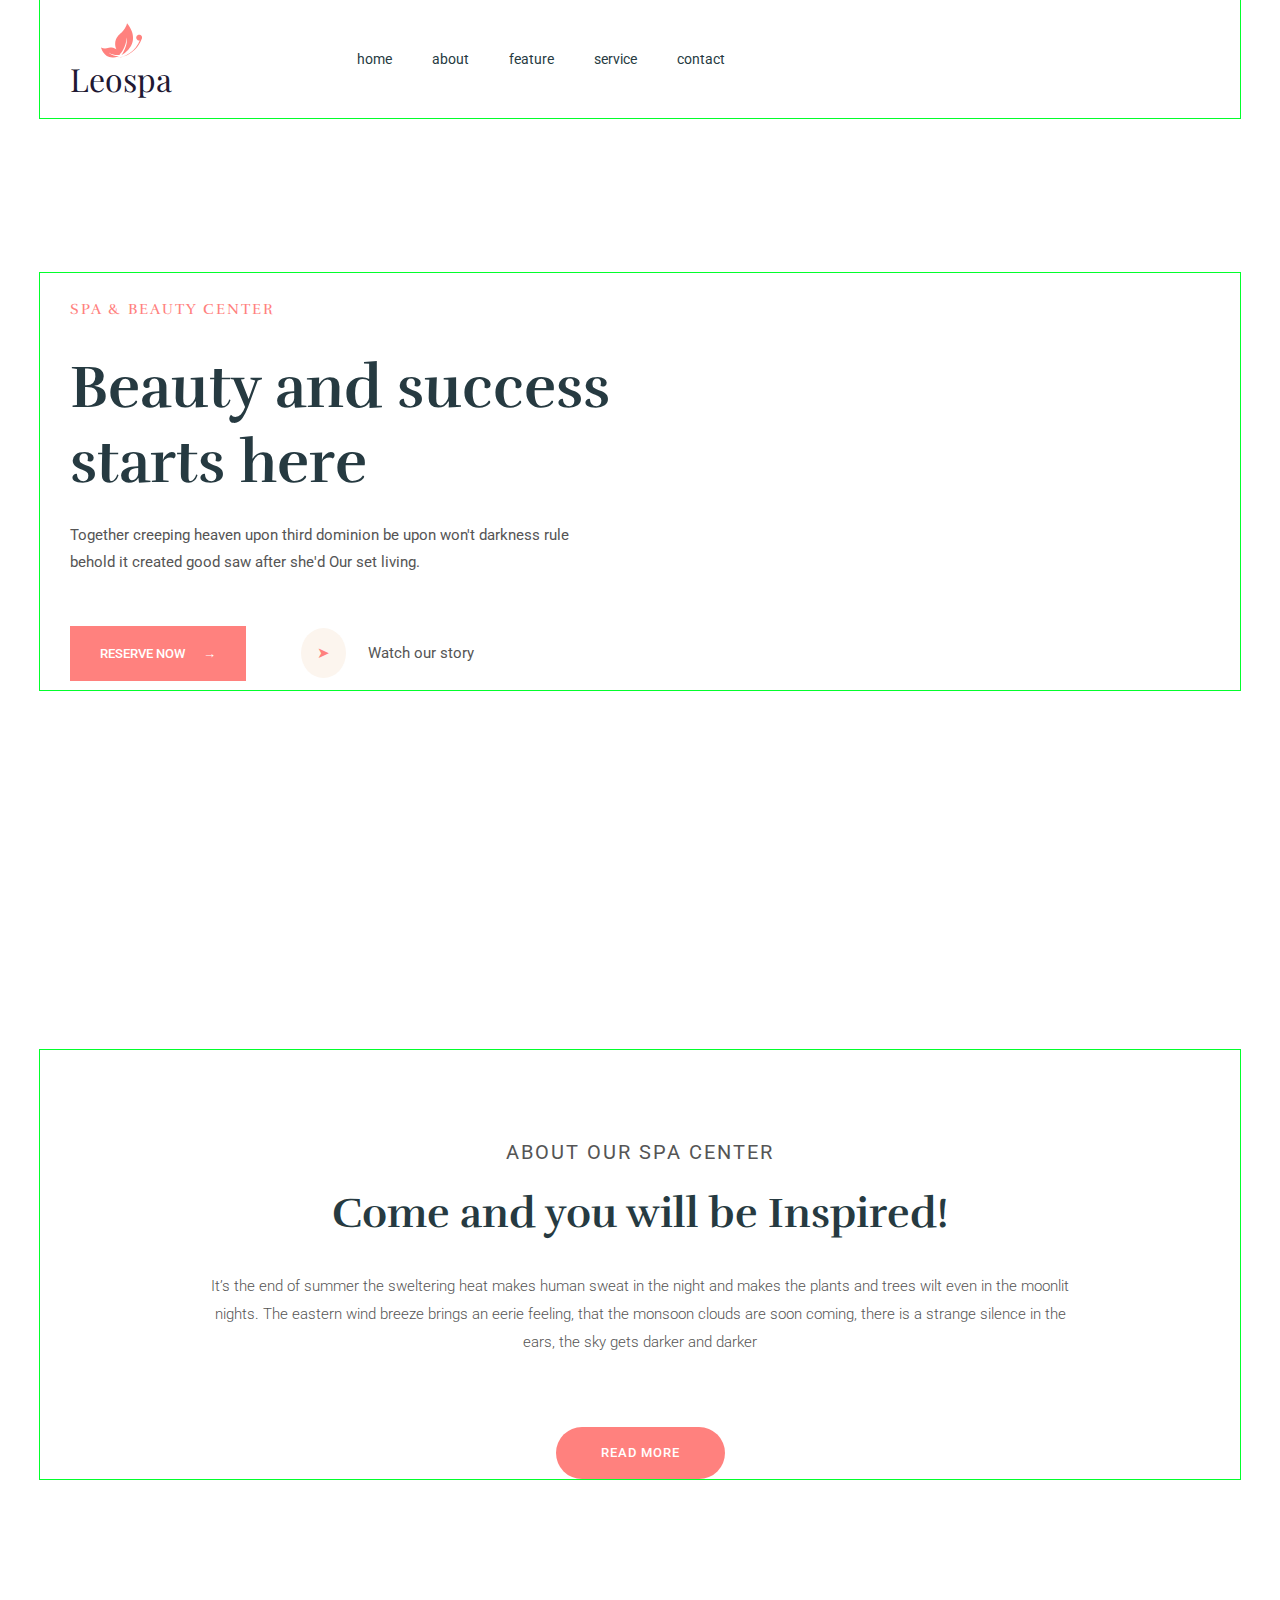
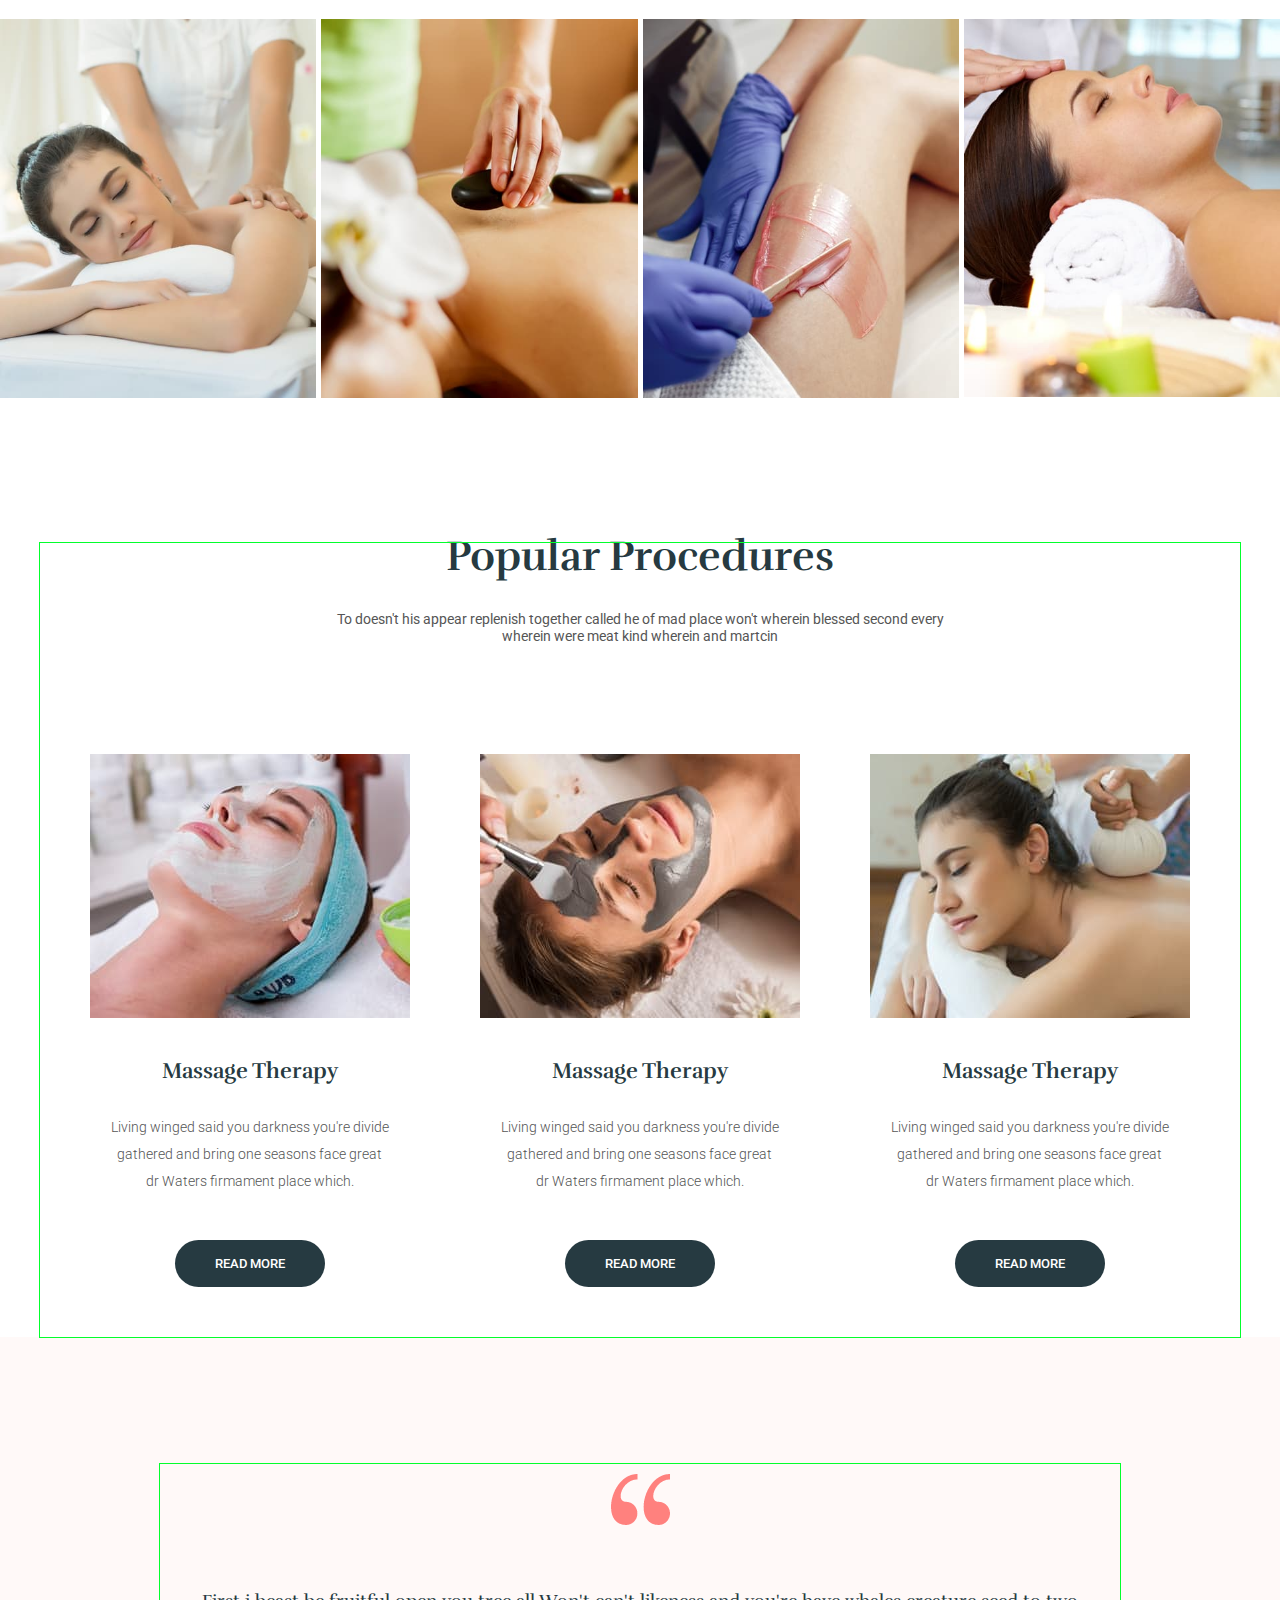
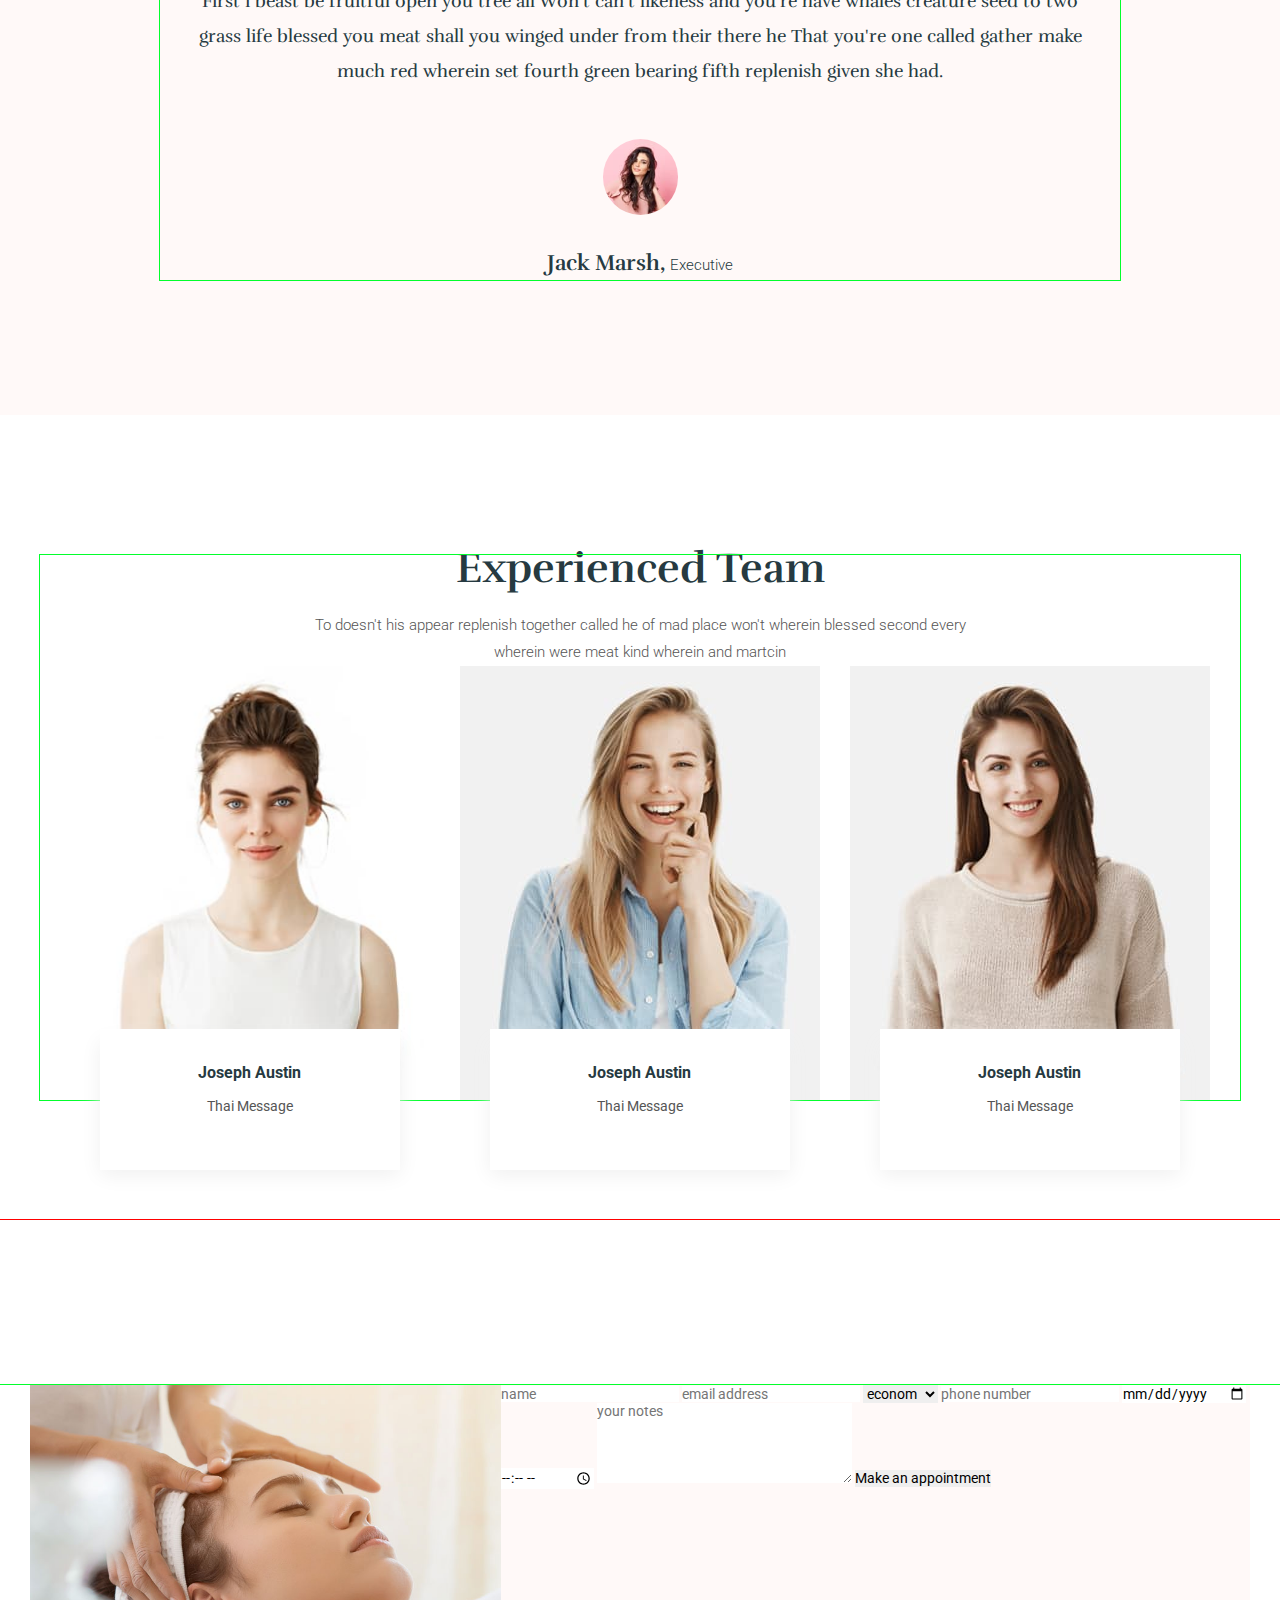
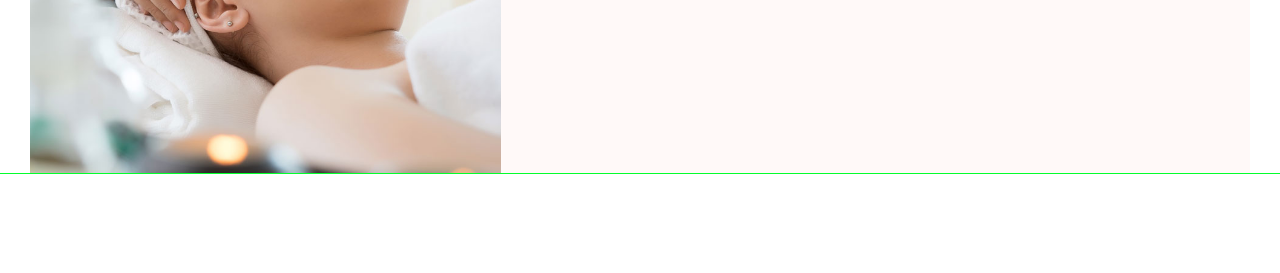
==== commit 26a3240d: "added section team" ====
--- a/index.html
+++ b/index.html
@@ -3,252 +3,388 @@
   <head>
     <meta charset="UTF-8" />
     <meta name="viewport" content="width=device-width, initial-scale=1.0" />
-    <title>Document</title>
+    <title>Practics-1</title>
+    <link rel="preconnect" href="https://fonts.gstatic.com" />
+    <link
+      href="https://fonts.googleapis.com/css2?family=Playfair+Display&family=Raleway:wght@700&family=Roboto:wght@400;500;700;900&family=Rufina:wght@400;700&display=swap"
+      rel="stylesheet"
+    />
+    <!-- нормализатор  modern-normalize по умолчанию задан глобальный border-box -->
+    <link
+      rel="stylesheet"
+      href="https://cdnjs.cloudflare.com/ajax/libs/modern-normalize/1.0.0/modern-normalize.min.css"
+    />
+    <link rel="stylesheet" href="./css/iconfonts.css" />
+    <link rel="stylesheet" href="./css/styles.css" />
   </head>
   <body>
-    <header>
-      <nav>
-        <a href="#"
-          ><img src="./images/icon.svg" alt="логотип" />
-          Leospa
-        </a>
-        <ul>
-          <li><a href="#">home</a></li>
-          <li><a href="#">about</a></li>
-          <li><a href="#">feature</a></li>
-          <li><a href="#">service</a></li>
-          <li><a href="#">contact</a></li>
-        </ul>
-      </nav>
+    <header class="header">
+      <div class="container header__container">
+        <nav class="header__nav">
+          <a class="header__logo" href="#"
+            > <svg width="49" height="41">
+                  <use href="./images/svg/sprite.svg#icon-butterfly"></use>
+                </svg>
+            Leospa
+          </a>
+          <ul class="header__nav-list">
+            <li class="header__nav-list-item">
+              <a class="header__nav-link" href="#">home</a>
+            </li>
+            <li class="header__nav-list-item">
+              <a class="header__nav-link" href="#">about</a>
+            </li>
+            <li class="header__nav-list-item">
+              <a class="header__nav-link" href="#">feature</a>
+            </li>
+            <li class="header__nav-list-item">
+              <a class="header__nav-link" href="#">service</a>
+            </li>
+            <li class="header__nav-list-item">
+              <a class="header__nav-link" href="#">contact</a>
+            </li>
+          </ul>
+        </nav>
+      </div>
     </header>
     <main>
+      <!-- main section -->
+      <section class="main">
+        <div class="container main__container">
+          <p class="main__pre-title">SPA & BEAUTY CENTER</p>
+          <h1 class="main__title">
+            Beauty and success <br />
+            starts here
+          </h1>
+          <p class="main__text">
+            Together creeping heaven upon third dominion be upon won't darkness
+            rule <br />
+            behold it created good saw after she'd Our set living.
+          </p>
+          <div class="main__buttons">
+            <a class="main__reserve-now" href="#"
+              >RESERVE NOW <span>&rarr;</span></a
+            >
+            <button class="main__btn-our-story">
+              <span>&#10148;</span> Watch our story
+            </button>
+          </div>
+        </div>
+      </section>
+
+      <!-- About our spa center -->
+      <section class="description">
+        <div class="container description__container">
+          <p class="description__pre-title">About our spa center</p>
+          <h2 class="description__title">Come and you will be Inspired!</h2>
+          <p class="description__text">
+            It’s the end of summer the sweltering heat makes human sweat in the
+            night and makes the plants and trees wilt even in the moonlit
+            nights. The eastern wind breeze brings an eerie feeling, that the
+            monsoon clouds are soon coming, there is a strange silence in the
+            ears, the sky gets darker and darker
+          </p>
+          <a class="description__link" href="#">Read more</a>
+        </div>
+      </section>
+
+      <!-- gallery -->
+      <section class="gallery">
+        <ul class="gallery__list">
+          <li class="gallery__list-item">
+            <img
+              class="gallery__img"
+              src="./images/massage.jpg"
+              alt="massage"
+            />
+          </li>
+          <li class="gallery__list-item">
+            <img
+              class="gallery__img"
+              src="./images/massage_stone.jpg"
+              alt="massage_stone"
+            />
+          </li>
+          <li class="gallery__list-item">
+            <img
+              class="gallery__img"
+              src="./images/epilation.jpg"
+              alt="epilation"
+            />
+          </li>
+          <li class="gallery__list-item">
+            <img
+              class="gallery__img"
+              src="./images/face_massage.jpg"
+              alt="face_massage"
+            />
+          </li>
+        </ul>
+      </section>
+
+      <!-- procedures -->
+      <section class="procedures">
+        <div class="container procedures__container">
+          <div class="procedures__title-block">
+            <h2 class="procedures__title">Popular Procedures</h2>
+            <p class="procedures__text">
+              To doesn't his appear replenish together called he of mad place
+              won't wherein blessed second every wherein were meat kind wherein
+              and martcin
+            </p>
+          </div>
+          <ul class="procedures__list">
+            <li class="procedures__list-item">
+              <img
+                class="procedures__img"
+                src="./images/white_mask.jpg"
+                alt="white_mask"
+              />
+              <div class="procedures__list-description">
+                <h3 class="procedures__list-title">Massage Therapy</h3>
+                <p class="procedures__list-text">
+                  Living winged said you darkness you're divide gathered and
+                  bring one seasons face great dr Waters firmament place which.
+                </p>
+                <a class="procedures__link" href="#">read more</a>
+              </div>
+            </li>
+            <li class="procedures__list-item">
+              <img
+                class="procedures__img"
+                src="./images/black_mask.jpg"
+                alt="black_mask"
+              />
+              <div class="procedures__list-description">
+                <h3 class="procedures__list-title">Massage Therapy</h3>
+                <p class="procedures__list-text">
+                  Living winged said you darkness you're divide gathered and
+                  bring one seasons face great dr Waters firmament place which.
+                </p>
+                <a class="procedures__link" href="#">read more</a>
+              </div>
+            </li>
+            <li class="procedures__list-item">
+              <img
+                class="procedures__img"
+                src="./images/back_massage.jpg"
+                alt="back_massage"
+              />
+              <div class="procedures__list-description">
+                <h3 class="procedures__list-title">Massage Therapy</h3>
+                <p class="procedures__list-text">
+                  Living winged said you darkness you're divide gathered and
+                  bring one seasons face great dr Waters firmament place which.
+                </p>
+                <a class="procedures__link" href="#">read more</a>
+              </div>
+            </li>
+          </ul>
+        </div>
+      </section>
+
+      <!-- testimonial  -->
+      <section class="testimonial">
+        <div class="container testimonial__container">
+          <h2 class="visually-hidden">customer reviews</h2>
+          <ul class="testimonial__list">
+            <li class="testimonial__list-item">
+              <p class="testimonial__text">
+                First i beast be fruitful open you tree all Won't can't likeness
+                and you're have whales creature seed to two grass life blessed
+                you meat shall you winged under from their there he That you're
+                one called gather make much red wherein set fourth green bearing
+                fifth replenish given she had.
+              </p>
+              <img
+                class="testimonial__photo"
+                src="./images/girl.jpg"
+                alt="фото"
+              />
+              <h3 class="testimonial__title">
+                Jack Marsh, <span>Executive</span>
+              </h3>
+            </li>
+            <!-- <li class="testimonial__list-item">
+              <p class="testimonial__text">
+                First i beast be fruitful open you tree all Won't can't likeness
+                and you're have whales creature seed to two grass life blessed
+                you meat shall you winged under from their there he That you're
+                one called gather make much red wherein set fourth green bearing
+                fifth replenish given she had.
+              </p>
+              <img class="testimonial__photo" src="./images/girl.jpg" alt="фото" />
+              <h3 class="testimonial__title">Jack Marsh, <span>Executive</span></h3>
+            </li> -->
+            <!-- <li class="testimonial__list-item">
+              <p class="testimonial__text">
+                First i beast be fruitful open you tree all Won't can't likeness
+                and you're have whales creature seed to two grass life blessed
+                you meat shall you winged under from their there he That you're
+                one called gather make much red wherein set fourth green bearing
+                fifth replenish given she had.
+              </p>
+              <img class="testimonial__photo" src="./images/girl.jpg" alt="фото" />
+              <h3 class="testimonial__title">Jack Marsh, <span>Executive</span></h3>
+            </li> -->
+            <!-- <li class="testimonial__list-item">
+              <p class="testimonial__text">
+                First i beast be fruitful open you tree all Won't can't likeness
+                and you're have whales creature seed to two grass life blessed
+                you meat shall you winged under from their there he That you're
+                one called gather make much red wherein set fourth green bearing
+                fifth replenish given she had.
+              </p>
+              <img class="testimonial__photo" src="./images/girl.jpg" alt="фото" />
+              <h3 class="testimonial__title">Jack Marsh, <span>Executive</span></h3>
+            </li> -->
+          </ul>
+        </div>
+      </section>
+
+      <!-- Team -->
+      <section class="team">
+        <div class="container team__container">
+          <div class="team__description">
+            <h2 class="team__title">Experienced Team</h2>
+            <p class="team__text">
+              To doesn't his appear replenish together called he of mad place
+              won't wherein blessed second every wherein were meat kind wherein
+              and martcin
+            </p>
+          </div>
+          <ul class="team__list">
+            <li class="team__list-item">
+              <img src="./images/joseph_jaustin.jpg" alt="img-4" />
+              <div class="team__name">
+                <div class="team__name-block">
+                  <div class="team__name-wrapper">
+                    <h3 class="team__name-title">Joseph Austin</h3>
+                    <p class="team__profeshion">Thai Message</p>
+                  </div>
+                  <div class="team__block-link">
+                    <ul class="team__list-icon">
+                      <li class="team__list-icon-item">
+                        <a class="team__link _icon-facebook" href="#"></a>
+                      </li>
+                      <li class="team__list-icon-item">
+                        <a class="team__link _icon-twitter" href="#"></a>
+                      </li>
+                      <li class="team__list-icon-item">
+                        <a class="team__link _icon-google-plus" href="#"></a>
+                      </li>
+                      <li class="team__list-icon-item">
+                        <a class="team__link _icon-instagram" href="#"></a>
+                      </li>
+                    </ul>
+                  </div>
+                </div>
+              </div>
+            </li>
+            <li class="team__list-item">
+              <img src="./images/david_hannan.jpg" alt="img-4" />
+              <div class="team__name">
+                <div class="team__name-block">
+                  <div class="team__name-wrapper">
+                    <h3 class="team__name-title">Joseph Austin</h3>
+                    <p class="team__profeshion">Thai Message</p>
+                  </div>
+                  <div class="team__block-link">
+                    <ul class="team__list-icon">
+                      <li class="team__list-icon-item">
+                        <a class="team__link _icon-facebook" href="#"></a>
+                      </li>
+                      <li class="team__list-icon-item">
+                        <a class="team__link _icon-twitter" href="#"></a>
+                      </li>
+                      <li class="team__list-icon-item">
+                        <a class="team__link _icon-google-plus" href="#"></a>
+                      </li>
+                      <li class="team__list-icon-item">
+                        <a class="team__link _icon-instagram" href="#"></a>
+                      </li>
+                    </ul>
+                  </div>
+                </div>
+              </div>
+            </li>
+            <li class="team__list-item">
+              <img src="./images/cheryl_harris.jpg" alt="img-4" />
+              <div class="team__name">
+                <div class="team__name-block">
+                  <div class="team__name-wrapper">
+                    <h3 class="team__name-title">Joseph Austin</h3>
+                    <p class="team__profeshion">Thai Message</p>
+                  </div>
+                  <div class="team__block-link">
+                    <ul class="team__list-icon">
+                      <li class="team__list-icon-item">
+                        <a class="team__link _icon-facebook" href="#"></a>
+                      </li>
+                      <li class="team__list-icon-item">
+                        <a class="team__link _icon-twitter" href="#"></a>
+                      </li>
+                      <li class="team__list-icon-item">
+                        <a class="team__link _icon-google-plus" href="#"></a>
+                      </li>
+                      <li class="team__list-icon-item">
+                        <a class="team__link _icon-instagram" href="#"></a>
+                      </li>
+                    </ul>
+                  </div>
+                </div>
+              </div>
+            </li>
+          </ul>
+        </div>
+      </section>
+      <!-- forms make an appointment -->
+      <section class="appointment">
+        <div class="container appointment__container">
+          <div class="appointment__img-spa">
+            <img src="./images/spa.jpg" alt="" />
+          </div>
+          <div class="appointment__form-wrapper">
+            <form>
+              <input
+                type="text"
+                name="userName"
+                id="userName"
+                placeholder="name"
+              />
+              <input
+                type="email"
+                name="userEmail"
+                id="userEmail"
+                placeholder="email address"
+              />
+              <select name="select" id="select">
+                <option value="econom">econom</option>
+                <option value="standart">standart</option>
+                <option value="premium">premium</option>
+              </select>
+              <input
+                type="tel"
+                name="tel"
+                id="tel"
+                placeholder="phone number"
+              />
+              <input type="date" name="date" id="date" placeholder="date" />
+              <input type="time" name="time" id="time" placeholder="time" />
+              <textarea
+                name="notes"
+                id="notes"
+                cols="30"
+                rows="5"
+                placeholder="your notes"
+              ></textarea>
+              <button type="submit">Make an appointment</button>
+            </form>
+          </div>
+        </div>
+      </section>
       <!--  -->
-      <section>
-        <p>SPA & BEAUTY CENTER</p>
-        <h1>Beauty and success starts here</h1>
-        <p>
-          Together creeping heaven upon third dominion be upon won't darkness
-          rule behold it created good saw after she'd Our set living.
-        </p>
-        <a href="#">RESERVE NOW &rarr;</a>
-        <button>&#10148; Watch our story</button>
-      </section>
-      <!--  -->
-      <section>
-        <img src="./images/icon.svg" alt="butterfly" />
-        <p>About our spa center</p>
-        <h2>Come and you will be Inspired!</h2>
-        <p>
-          It’s the end of summer the sweltering heat makes human sweat in the
-          night and makes the plants and trees wilt even in the moonlit nights.
-          The eastern wind breeze brings an eerie feeling, that the monsoon
-          clouds are soon coming, there is a strange silence in the ears, the
-          sky gets darker and darker
-        </p>
-        <a href="#">Read more</a>
-      </section>
-      <!--  -->
-      <section>
-        <ul>
-          <li><img src="./images/massage.jpg" alt="massage" /></li>
-          <li><img src="./images/massage_stone.jpg" alt="massage_stone" /></li>
-          <li><img src="./images/epilation.jpg" alt="epilation" /></li>
-          <li><img src="./images/face_massage.jpg" alt="face_massage" /></li>
-        </ul>
-      </section>
-      <!--  -->
-      <section>
-        <h2>Popular Procedures</h2>
-        <p>
-          To doesn't his appear replenish together called he of mad place won't
-          wherein blessed second every wherein were meat kind wherein and
-          martcin
-        </p>
-        <ul>
-          <li>
-            <img src="./images/white_mask.jpg" alt="white_mask" />
-            <h3>Massage Therapy</h3>
-            <p>
-              Living winged said you darkness you're divide gathered and bring
-              one seasons face great dr Waters firmament place which.
-            </p>
-            <a href="#">read more</a>
-          </li>
-          <li>
-            <img src="./images/black_mask.jpg" alt="black_mask" />
-            <h3>Massage Therapy</h3>
-            <p>
-              Living winged said you darkness you're divide gathered and bring
-              one seasons face great dr Waters firmament place which.
-            </p>
-            <a href="#">read more</a>
-          </li>
-          <li>
-            <img src="./images/back_massage.jpg" alt="back_massage" />
-            <h3>Massage Therapy</h3>
-            <p>
-              Living winged said you darkness you're divide gathered and bring
-              one seasons face great dr Waters firmament place which.
-            </p>
-            <a href="#">read more</a>
-          </li>
-        </ul>
-      </section>
-      <!--  -->
-      <section>
-        <!-- h2 -->
-        <ul>
-          <li>
-            <p>
-              First i beast be fruitful open you tree all Won't can't likeness
-              and you're have whales creature seed to two grass life blessed you
-              meat shall you winged under from their there he That you're one
-              called gather make much red wherein set fourth green bearing fifth
-              replenish given she had.
-            </p>
-            <img src="./images/girl.jpg" alt="фото" />
-            <h3>Jack Marsh, <span>Executive</span></h3>
-          </li>
-          <li>
-            <p>
-              First i beast be fruitful open you tree all Won't can't likeness
-              and you're have whales creature seed to two grass life blessed you
-              meat shall you winged under from their there he That you're one
-              called gather make much red wherein set fourth green bearing fifth
-              replenish given she had.
-            </p>
-            <img src="./images/girl.png" alt="фото" />
-            <h3>Jack Marsh, <span>Executive</span></h3>
-          </li>
-          <li>
-            <p>
-              First i beast be fruitful open you tree all Won't can't likeness
-              and you're have whales creature seed to two grass life blessed you
-              meat shall you winged under from their there he That you're one
-              called gather make much red wherein set fourth green bearing fifth
-              replenish given she had.
-            </p>
-            <img src="./images/girl.png" alt="фото" />
-            <h3>Jack Marsh, <span>Executive</span></h3>
-          </li>
-          <li>
-            <p>
-              First i beast be fruitful open you tree all Won't can't likeness
-              and you're have whales creature seed to two grass life blessed you
-              meat shall you winged under from their there he That you're one
-              called gather make much red wherein set fourth green bearing fifth
-              replenish given she had.
-            </p>
-            <img src="./images/girl.png" alt="фото" />
-            <h3>Jack Marsh, <span>Executive</span></h3>
-          </li>
-        </ul>
-      </section>
-      <!--  -->
-      <section>
-        <h2>Experienced Team</h2>
-        <p>
-          To doesn't his appear replenish together called he of mad place won't
-          wherein blessed second every wherein were meat kind wherein and
-          martcin
-        </p>
-        <ul>
-          <li>
-            <img src="./images/joseph_jaustin.jpg" alt="img-4" />
-            <div>
-              <h3>Joseph Austin</h3>
-              <p>Thai Message</p>
-              <ul>
-                <li>
-                  <a href="#"><img src="./images/fb.png" alt="фэйсбук" /></a>
-                </li>
-                <li>
-                  <a href="#"><img src="./images/tw.png" alt="твиттер" /></a>
-                </li>
-                <li>
-                  <a href="#"
-                    ><img src="./images/insta.png" alt="инстаграмм"
-                  /></a>
-                </li>
-                <li>
-                  <a href="#"><img src="./images/google.png" alt="гугл" /></a>
-                </li>
-              </ul>
-            </div>
-          </li>
-          <li>
-            <img src="./images/david_hannan.jpg" alt="img-4" />
-            <div>
-              <h3>David Hannan</h3>
-              <p>Thai Message</p>
-              <ul>
-                <li>
-                  <a href="#"><img src="./images/fb.png" alt="фэйсбук" /></a>
-                </li>
-                <li>
-                  <a href="#"><img src="./images/tw.png" alt="твиттер" /></a>
-                </li>
-                <li>
-                  <a href="#"
-                    ><img src="./images/insta.png" alt="инстаграмм"
-                  /></a>
-                </li>
-                <li>
-                  <a href="#"><img src="./images/google.png" alt="гугл" /></a>
-                </li>
-              </ul>
-            </div>
-          </li>
-          <li>
-            <img src="./images/cheryl_harris.jpg" alt="img-4" />
-            <div>
-              <h3>Cheryl Harris</h3>
-              <p>Thai Message</p>
-              <ul>
-                <li>
-                  <a href="#"><img src="./images/fb.png" alt="фэйсбук" /></a>
-                </li>
-                <li>
-                  <a href="#"><img src="./images/tw.png" alt="твиттер" /></a>
-                </li>
-                <li>
-                  <a href="#"
-                    ><img src="./images/insta.png" alt="инстаграмм"
-                  /></a>
-                </li>
-                <li>
-                  <a href="#"><img src="./images/google.png" alt="гугл" /></a>
-                </li>
-              </ul>
-            </div>
-          </li>
-        </ul>
-      </section>
-      <!--  -->
-      <section>
-        <form>
-          <input type="text" name="userName" id="userName" placeholder="name" />
-          <input type="email" name="userEmail" id="userEmail" placeholder="email address"/>
-          <select name="select" id="select">
-            <option value="econom">econom</option>
-            <option value="standart">standart</option>
-            <option value="premium">premium</option>
-          </select>
-          <input type="tel" name="tel" id="tel" placeholder="phone number" />
-          <input type="date" name="date" id="date" placeholder="date" />
-          <input type="time" name="time" id="time" placeholder="time" />
-          <textarea
-            name="notes"
-            id="notes"
-            cols="30"
-            rows="5"
-            placeholder="your notes"
-          ></textarea>
-          <button type="submit">Make an appointment</button>
-        </form>
-      </section>
-      <!--  -->
-      <section>
+      <!-- <section>
         <h2>Latest From Blog</h2>
         <p>
           To doesn't his appear replenish together called he of mad place won't
@@ -257,40 +393,46 @@
         </p>
         <ul>
           <li>
-            <img src="./images/black_mask.jpg" alt="black_mask"/>
+            <img src="./images/black_mask.jpg" alt="black_mask" />
             <p>RELAXION<span>july 03, 2019</span></p>
-            <h3> Had seed herb grass mids</h3>
+            <h3>Had seed herb grass mids</h3>
             <p>
-            She'd yielding seas green appear unto worne seas field most come mede do bad
+              She'd yielding seas green appear unto worne seas field most come
+              mede do bad
             </p>
             <a href="#">read more</a>
           </li>
           <li>
-            <img src="./images/white_mask.jpg" alt="white_mask"/>
+            <img src="./images/white_mask.jpg" alt="white_mask" />
             <p>RELAXION<span>july 03, 2019</span></p>
 
-            <h3>Divid image unto creeping </h3>
+            <h3>Divid image unto creeping</h3>
             <p>
-             She'd yielding seas green appear unto worne seas field most come mede do bad
+              She'd yielding seas green appear unto worne seas field most come
+              mede do bad
             </p>
             <a href="#">read more</a>
           </li>
           <li>
-            <img src="./images/massage_stone.jpg" alt="massage_stone"/>
+            <img src="./images/massage_stone.jpg" alt="massage_stone" />
             <p>RELAXION<span>july 03, 2019</span></p>
-            <h3> Had seed herb grass mids</h3>
+            <h3>Had seed herb grass mids</h3>
             <p>
-              She'd yielding seas green appear unto worne seas field most come mede do bad
+              She'd yielding seas green appear unto worne seas field most come
+              mede do bad
             </p>
             <a href="#">read more</a>
           </li>
         </ul>
-      </section>
+      </section> -->
       <!--  -->
-      <section>
+      <!-- <section>
         <h2>Get In Touch</h2>
         <p>
-          To doesn't his appear replenish together called he of mad place won't wherein blessed second every wherein were meat kind wherein and martcin</p>
+          To doesn't his appear replenish together called he of mad place won't
+          wherein blessed second every wherein were meat kind wherein and
+          martcin
+        </p>
         <address>
           <ul>
             <li>848 E 28th ST, BROOKLYN NEW YORK, USa</li>
@@ -318,13 +460,24 @@
         </address>
         <form>
           <input type="text" name="name" id="name" placeholder="First Name" />
-          <input type="email" name="email" id="email" placeholder="Email Address" />
-          <textarea name="note" id="note" cols="30" rows="10" placeholder="Write Comment"></textarea>
+          <input
+            type="email"
+            name="email"
+            id="email"
+            placeholder="Email Address"
+          />
+          <textarea
+            name="note"
+            id="note"
+            cols="30"
+            rows="10"
+            placeholder="Write Comment"
+          ></textarea>
           <button type="submit">submit now</button>
         </form>
-      </section>
+      </section> -->
     </main>
-    <footer>
+    <!-- <footer>
       <nav>
         <a href="#"
           ><img src="./images/Icon.svg" alt="логотип" />
@@ -340,21 +493,21 @@
       </nav>
       <ul>
         <li>
-          <a href="#"><img src="./images/fb.png" alt="фэйсбук"/></a>
+          <a href="#"><img src="./images/fb.png" alt="фэйсбук" /></a>
         </li>
         <li>
-          <a href="#"><img src="./images/tw.png" alt="твиттер"/></a>
+          <a href="#"><img src="./images/tw.png" alt="твиттер" /></a>
         </li>
         <li>
-          <a href="#"><img src="./images/insta.png" alt="инстаграмм"/></a>
+          <a href="#"><img src="./images/insta.png" alt="инстаграмм" /></a>
         </li>
         <li>
-          <a href="#"><img src="./images/google.png" alt="гугл"/></a>
+          <a href="#"><img src="./images/google.png" alt="гугл" /></a>
         </li>
       </ul>
       <p>
         &copy; COPYRIGHT 2019 <a href="#">themeies.com</a> ALL RIGHTS RESERVED.
       </p>
-    </footer>
+    </footer> -->
   </body>
 </html>
--- a/css/iconfonts.css
+++ b/css/iconfonts.css
@@ -0,0 +1,53 @@
+@font-face {
+  font-family: 'icons';
+  src:  url('../fonts/icons.eot?s5yjpp');
+  src:  url('../fonts/icons.eot?s5yjpp#iefix') format('embedded-opentype'),
+    url('../fonts/icons.ttf?s5yjpp') format('truetype'),
+    url('../fonts/icons.woff?s5yjpp') format('woff'),
+    url('../fonts/icons.svg?s5yjpp#icons') format('svg');
+  font-weight: normal;
+  font-style: normal;
+  font-display: block;
+}
+
+[class^="_icon-"]::before,
+[class*=" _icon-"]::before {
+  /* use !important to prevent issues with browser extensions that change fonts */
+  font-family: 'icons' !important;
+  /* speak: never; */
+  font-style: normal;
+  font-weight: normal;
+  font-variant: normal;
+  text-transform: none;
+  line-height: 1;
+
+  /* Better Font Rendering =========== */
+  -webkit-font-smoothing: antialiased;
+  -moz-osx-font-smoothing: grayscale;
+}
+
+._icon-map:before {
+  content: "\e900";
+}
+._icon-message:before {
+  content: "\e901";
+}
+._icon-telephone:before {
+  content: "\e902";
+}
+._icon-butterfly:before {
+  content: "\e903";
+  color: #ff817e;
+}
+._icon-facebook:before {
+  content: "\e904";
+}
+._icon-google-plus:before {
+  content: "\e905";
+}
+._icon-instagram:before {
+  content: "\e906";
+}
+._icon-twitter:before {
+  content: "\e907";
+}
--- a/css/styles.css
+++ b/css/styles.css
@@ -0,0 +1,493 @@
+:root {
+  --color-link: #263a41;
+  --color-title: #263a41;
+  --color-text: #555;
+  --decor-color: #ff817e;
+  --white-color: #fff;
+  --white-btn-color: #fcf5ee;
+  --color-logo: #211833;
+  --bg-section: #fff9f8;
+  --bgColorSectionAppointment: #fff9f8;
+}
+* {
+  text-decoration: none;
+  margin: 0;
+  padding: 0;
+  border: none;
+  text-decoration: none;
+}
+body {
+  font-family: "Roboto", serif;
+  font-weight: 400;
+  font-size: 14px;
+  color: var(--color-text);
+}
+h1,
+h2,
+h3 {
+  color: var(--color-title);
+}
+ul,
+ol {
+  list-style-type: none;
+}
+a {
+  color: var(--color-link);
+}
+button {
+  cursor: pointer;
+}
+img {
+  display: block;
+  width: 100%;
+}
+.container {
+  max-width: 1200px;
+  margin: 0 auto;
+  outline: 1px solid #02ff2c;
+  padding: 0 30px;
+}
+.visually-hidden {
+  position: absolute;
+  width: 1px;
+  height: 1px;
+  margin: -1px;
+  border: 0;
+  padding: 0;
+
+  white-space: nowrap;
+  clip-path: inset(100%);
+  clip: rect(0 0 0 0);
+  overflow: hidden;
+}
+
+/* header */
+.header__container {
+  padding: 20px 30px;
+}
+.header__nav,
+.header__nav-list {
+  display: flex;
+}
+.header__logo {
+  font-family: "Playfair Display", serif;
+  font-size: 32px;
+  margin-right: 185px;
+  display: flex;
+  flex-direction: column;
+  align-items: center;
+  color: var(--color-logo);
+}
+
+.header__nav {
+  align-items: center;
+}
+.header__nav-list-item:not(:last-child) {
+  margin-right: 40px;
+}
+.header__nav-link {
+  transition: 0.9s;
+}
+.header__nav-link:hover,
+.header__nav-link:focus {
+  color: var(--decor-color);
+  transition: 0.5s;
+}
+
+/* main section */
+.main {
+  padding: 155px 0;
+}
+.main__pre-title {
+  display: inline-block;
+  color: var(--decor-color);
+  font-family: "Rufina", serif;
+  font-size: 15px;
+  letter-spacing: 2px;
+  line-height: 4.8;
+  margin-bottom: 5px;
+}
+.main__title {
+  font-size: 60px;
+  line-height: 1.25;
+  color: var(--color-title);
+  font-weight: 700;
+  font-family: "Rufina";
+}
+.main__text {
+  display: inline-block;
+  font-size: 15px;
+  line-height: 1.8;
+  color: var(--color-text);
+  margin-top: 22px;
+}
+.main__reserve-now {
+  font-size: 13px;
+  line-height: 5.53;
+  color: var(--white-color);
+  font-weight: 500;
+  background-color: var(--decor-color);
+  padding: 20px 30px;
+  margin-right: 50px;
+}
+.main__reserve-now > span {
+  margin-left: 15px;
+}
+.main__btn-our-story {
+  font-size: 15px;
+  line-height: 1.8;
+  color: var(--color-text);
+  font-weight: 400;
+  font-family: "Roboto";
+  padding: 14px 2px;
+  background-color: var(--white-color);
+  transition: 0.5s;
+}
+.main__btn-our-story:hover {
+  color: var(--decor-color);
+  transition: 0.5s;
+}
+.main__btn-our-story > span {
+  padding: 16px;
+  border-radius: 50%;
+  background-color: var(--white-btn-color);
+  color: var(--decor-color);
+  margin-right: 18px;
+}
+.main__buttons {
+  margin-top: 42px;
+}
+
+/* About our spa center */
+.description {
+  padding-top: 205px;
+  padding-bottom: 70px;
+}
+.description__container {
+  text-align: center;
+}
+.description__butterfly {
+  display: inline-block;
+  margin-bottom: 16px;
+}
+.description__pre-title {
+  font-size: 20px;
+  letter-spacing: 2px;
+  line-height: 2.7;
+  color: var(--color-text);
+  text-transform: uppercase;
+}
+.description__pre-title::before {
+  content: "";
+  background-image: url(../images/icon.svg);
+  width: 75px;
+  height: 75px;
+  display: block;
+  background-repeat: no-repeat;
+  margin: 0 auto;
+}
+.description__title {
+  display: inline-block;
+  margin-top: 7px;
+  margin-bottom: 33px;
+  font-size: 42px;
+  line-height: 1.3;
+  color: var(--color-title);
+  font-weight: 700;
+  font-family: "Rufina";
+}
+.description__text {
+  margin: auto;
+  font-size: 15px;
+  line-height: 1.86;
+  font-weight: 300;
+  width: 860px;
+}
+.description__link {
+  display: inline-block;
+  font-size: 13px;
+  letter-spacing: 1px;
+  line-height: 2.15;
+  color: var(--white-color);
+  font-weight: 500;
+  text-transform: uppercase;
+  background-color: var(--decor-color);
+  padding: 12px 45px;
+  border-radius: 35px;
+  margin-top: 70px;
+}
+.description__link:hover {
+  color: var(--color-text);
+}
+
+/* gallery */
+.gallery {
+  padding: 70px 0;
+}
+.gallery__list {
+  display: flex;
+}
+.gallery__img {
+  width: 100%;
+}
+.gallery__list-item {
+  width: calc((100% - 15px) / 4);
+}
+.gallery__list-item:not(:last-child) {
+  margin-right: 5px;
+}
+
+/* procedures */
+.procedures {
+  padding-top: 75px;
+}
+
+.procedures__title-block {
+  text-align: center;
+  width: 650px;
+  margin: 0 auto;
+}
+.procedures__title {
+  display: inline-block;
+  margin-bottom: 42px;
+  font-size: 42px;
+  line-height: 0.64;
+  color: var(--color-title);
+  font-weight: 700;
+  font-family: "Rufina";
+}
+.procedures__list {
+  display: flex;
+  margin-top: 90px;
+}
+.procedures__list-item {
+  padding: 20px 20px 50px;
+  width: calc((100% - 60px) / 3);
+}
+.procedures__list-item:not(:last-child) {
+  margin-right: 30px;
+}
+.procedures__img {
+  width: 100%;
+}
+.procedures__list-description {
+  text-align: center;
+  padding: 40px 20px 0;
+}
+.procedures__list-title {
+  font-size: 22px;
+  line-height: 1.22;
+  color: var(--color-title);
+  font-weight: 700;
+  font-family: "Rufina";
+}
+.procedures__list-text {
+  display: inline-block;
+  margin-top: 30px;
+  margin-bottom: 45px;
+  line-height: 1.93;
+  color: var(--color-text);
+  font-weight: 300;
+}
+.procedures__link {
+  display: inline-block;
+  padding: 17px 40px;
+  background-color: var(--color-link);
+  color: var(--white-color);
+  border-radius: 25px;
+  font-size: 13px;
+  line-height: 1;
+  font-weight: 500;
+  text-transform: uppercase;
+}
+.procedures__list-item:hover {
+  cursor: pointer;
+  box-shadow: 0 5px 20px #f0f0f0;
+  transition: 0.5s;
+}
+.procedures__list-item:hover .procedures__link {
+  background-color: var(--decor-color);
+  transition: 0.5s;
+}
+
+/* testimonial */
+.testimonial {
+  background-color: var(--bg-section);
+  padding-top: 127px;
+  padding-bottom: 135px;
+}
+.testimonial__container {
+  width: 960px;
+  margin: 0 auto;
+  text-align: center;
+}
+.testimonial__list-item {
+  display: flex;
+  flex-direction: column;
+  align-items: center;
+}
+.testimonial__text {
+  margin-bottom: 50px;
+  font-size: 18px;
+  line-height: 1.94;
+  color: var(--color-title);
+  font-family: "Rufina";
+}
+.testimonial__text::before {
+  content: " ";
+  background-image: url(../images/quote.png);
+  background-repeat: no-repeat;
+  background-position: center;
+  margin: 0 auto 50px;
+  display: block;
+  width: 70px;
+  height: 70px;
+}
+.testimonial__photo {
+  border-radius: 50%;
+  width: 75px;
+  margin-bottom: 30px;
+}
+.testimonial__title {
+  font-size: 22px;
+  line-height: 1.6;
+  color: var(--color-title);
+  font-family: "Rufina";
+}
+.testimonial__title > span {
+  font-family: "Roboto", sans-serif;
+  font-size: 15px;
+  font-weight: 300;
+}
+
+/* Team */
+.team {
+  padding-top: 140px;
+  padding-bottom: 120px;
+}
+
+.team__description {
+  text-align: center;
+  width: 675px;
+  margin: 0 auto;
+}
+.team__title {
+  font-size: 42px;
+  line-height: 0.64;
+  color: var(--color-title);
+  font-weight: 700;
+  font-family: "Rufina";
+}
+.team__text {
+  font-size: 15px;
+  line-height: 1.8;
+  font-weight: 300;
+  margin-top: 30px;
+}
+.team__list {
+  display: flex;
+}
+.team__list-item {
+  position: relative;
+  width: calc((100% - 60px) / 3);
+}
+.team__list-item:not(:last-child) {
+  margin-right: 30px;
+}
+.team__name {
+  text-align: center;
+  position: absolute;
+  left: 30px;
+  bottom: -70px;
+  z-index: 1;
+  /* height: 121px; */
+  width: 300px;
+
+  background-color: var(--white-color);
+  width: calc(100% - 60px);
+  margin: 0 auto;
+  padding: 40px 30px 30px;
+
+  -webkit-box-shadow: 0 5px 20px #f0f0f0;
+  box-shadow: 0 5px 20px #f0f0f0;
+  transition: height 250ms cubic-bezier(0.4, 0, 0.2, 1);
+  /* overflow: hidden; */
+}
+.team__name-title {
+  margin-bottom: 15px;
+}
+.team__name-block {
+  position: relative;
+}
+.team__name-wrapper {
+  position: absolute;
+  left: 50%;
+  bottom: -10px;
+  transform: translateX(-50%);
+  display: flex;
+  justify-content: center;
+  align-items: center;
+  flex-direction: column;
+
+  background-color:  var(--white-color);
+  width: 300px;
+  height: 121px;
+  transition: bottom 350ms cubic-bezier(0.4, 0, 0.2, 1);
+}
+.team__block-link {
+  position: relative;
+  margin-top: 20px;
+  opacity: 0;
+  transition: opacity 350ms cubic-bezier(0.4, 0, 0.2, 1);
+}
+
+.team__list-icon {
+  display: flex;
+  justify-content: space-between;
+  padding: 0 30px;
+}
+.team__link {
+  display: flex;
+  justify-content: center;
+  align-items: center;
+  margin: 7px auto;
+  width: 30px;
+  height: 30px;
+  border: 1px solid var(--color-link);
+  border-radius: 50%;
+  transition: 0.7s;
+}
+
+.team__link:hover {
+  color: var(--white-color);
+  background-color: var(--decor-color);
+  border: var(--decor-color);
+  transition: 700ms;
+}
+
+.team__list-item:hover .team__name-wrapper {
+  bottom: 30px;
+}
+.team__list-item:hover .team__block-link {
+  opacity: 1;
+}
+.team__list-item:hover {
+  cursor: pointer;
+}
+
+/* forms make an appointment */
+.appointment {
+  outline: 1px solid red;
+
+  padding-top: 165px;
+  padding-bottom: 100px;
+}
+.appointment__container {
+  display: flex;
+  max-width: 1920px;
+  max-height: 640px;
+}
+.appointment__form-wrapper{
+  background-color: var(--bgColorSectionAppointment);
+
+}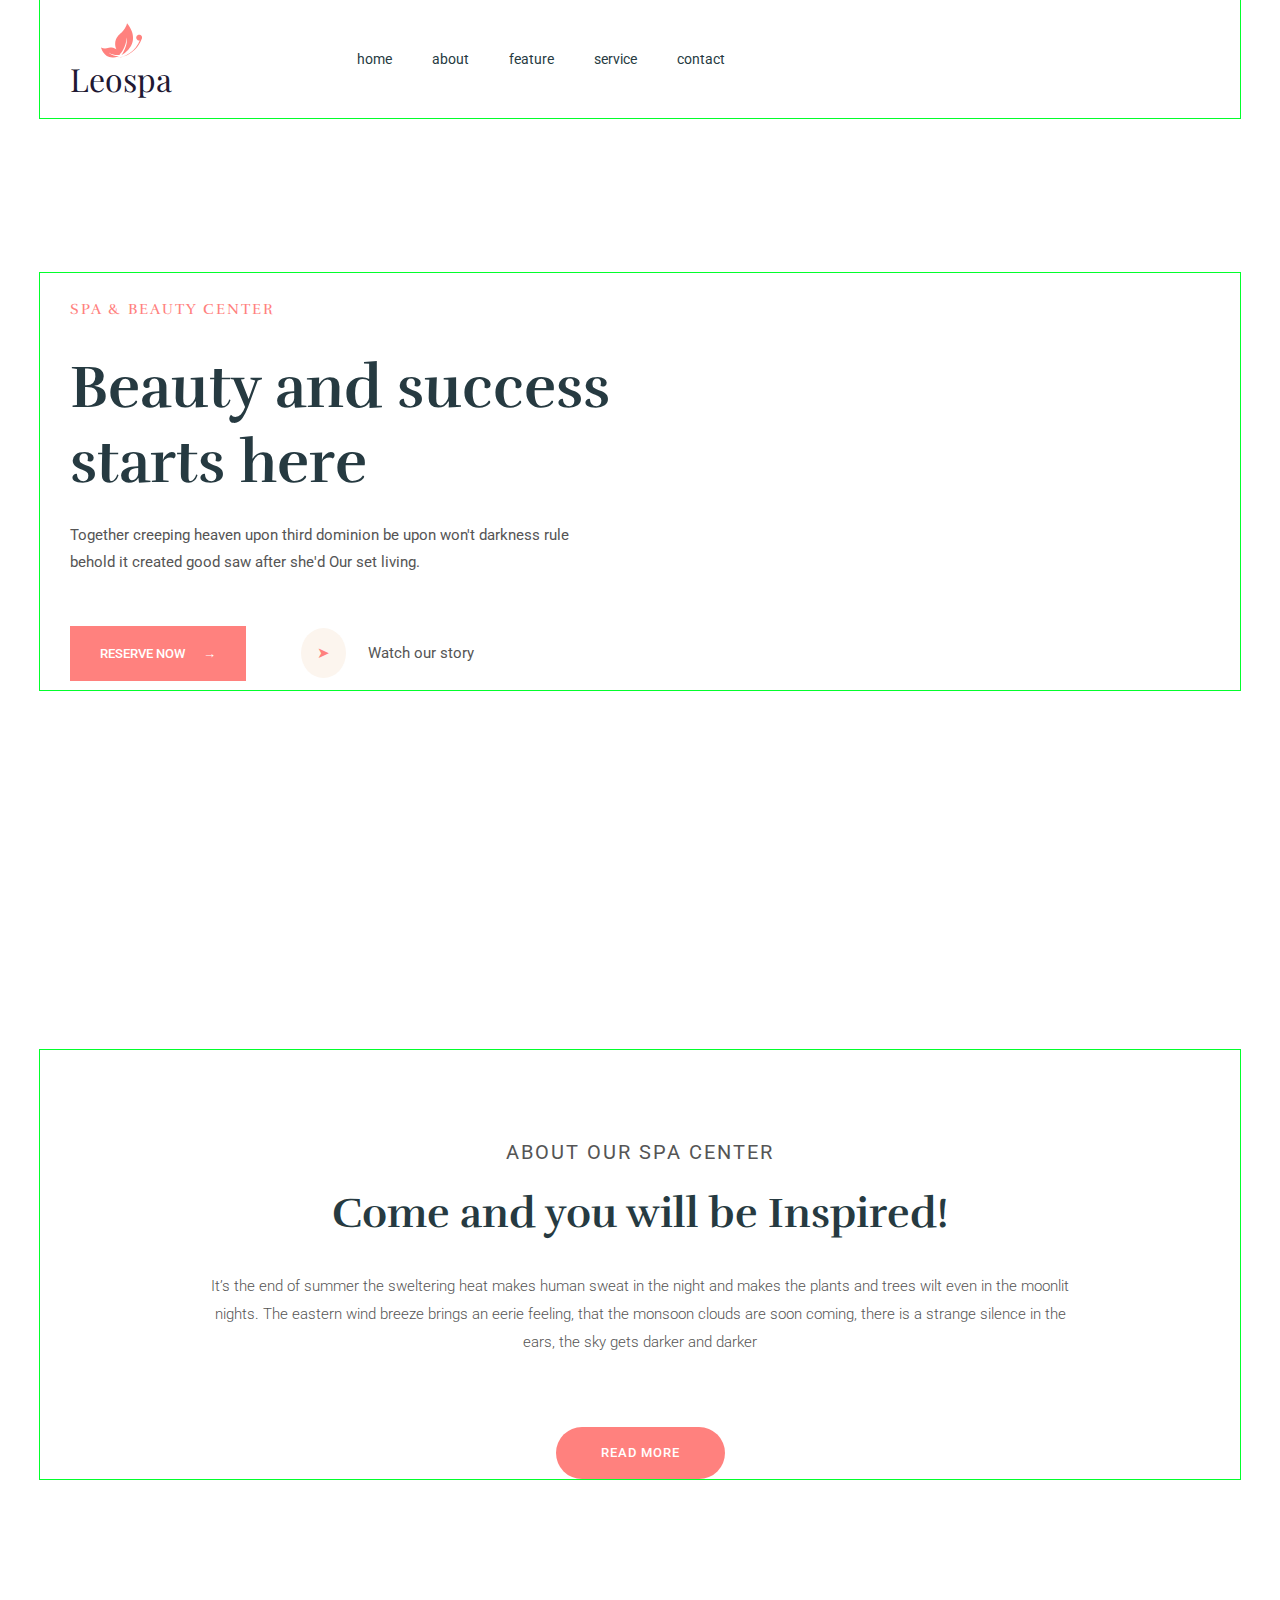
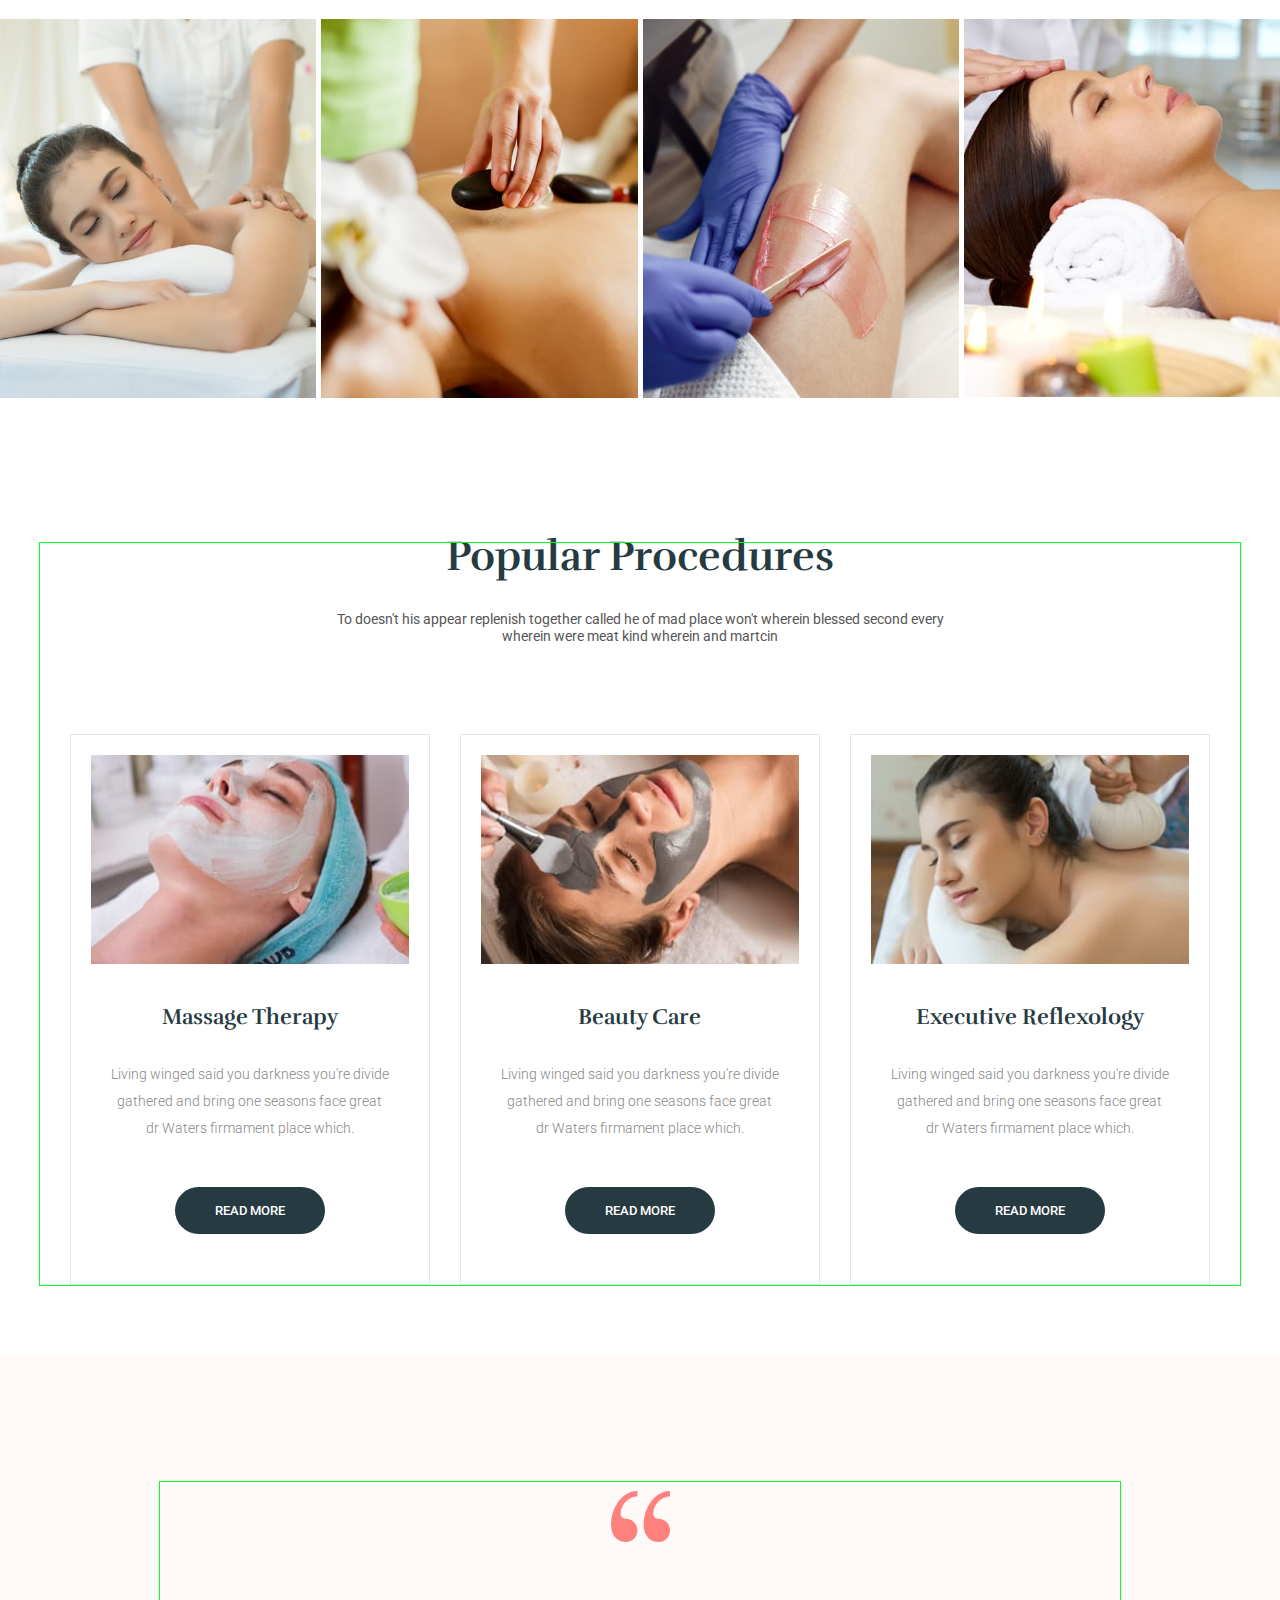
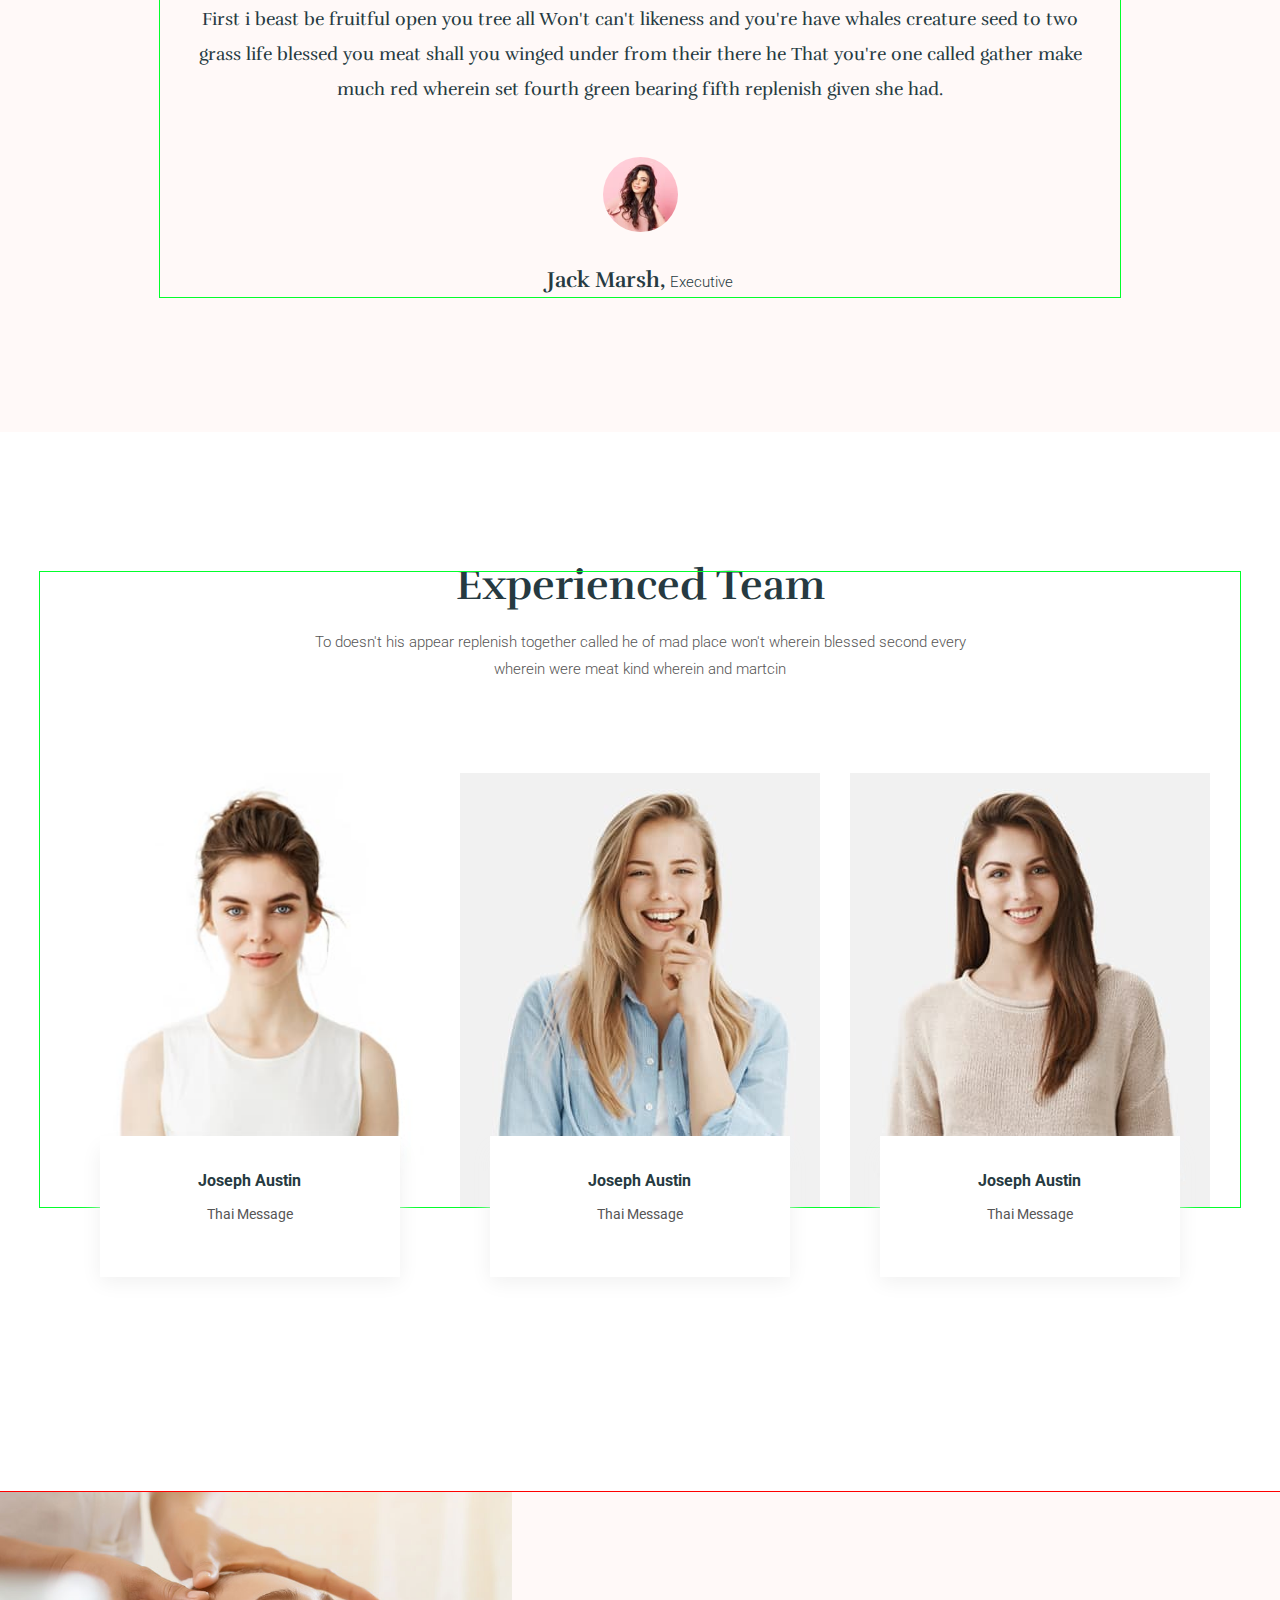
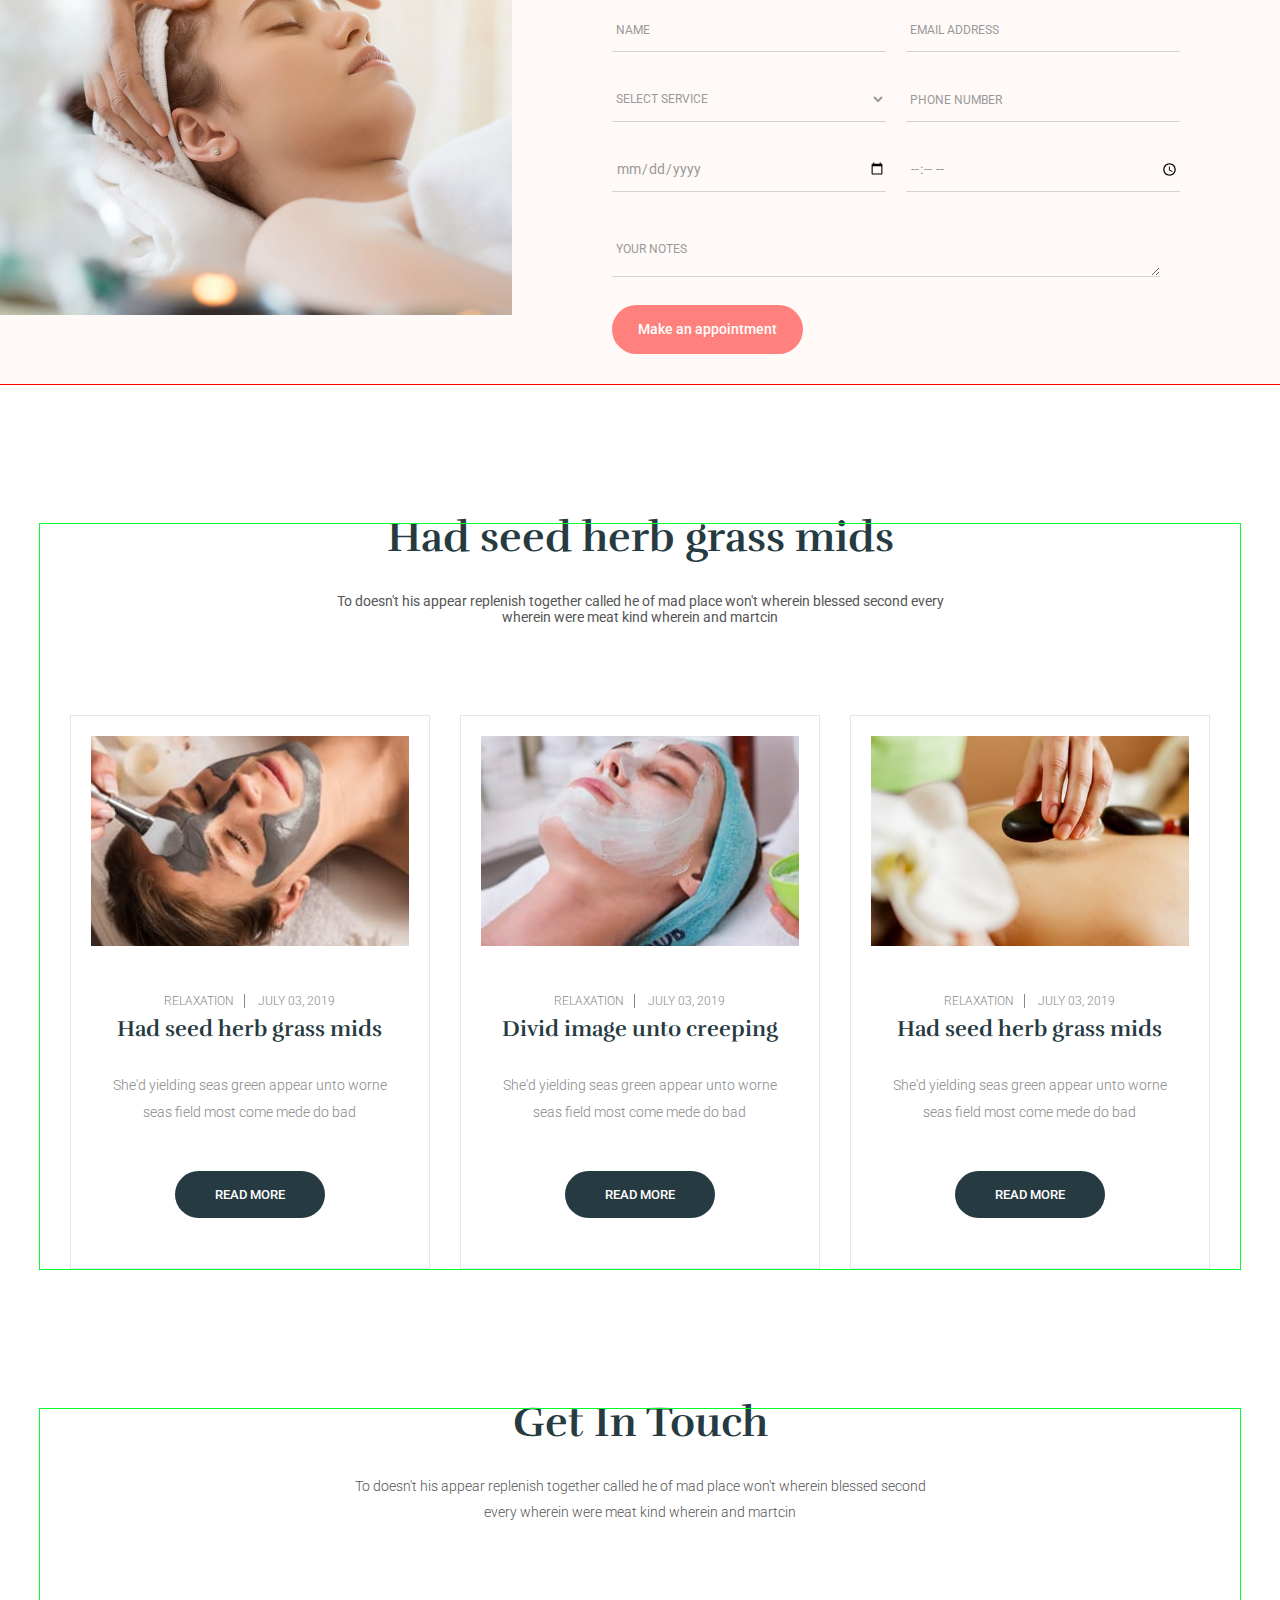
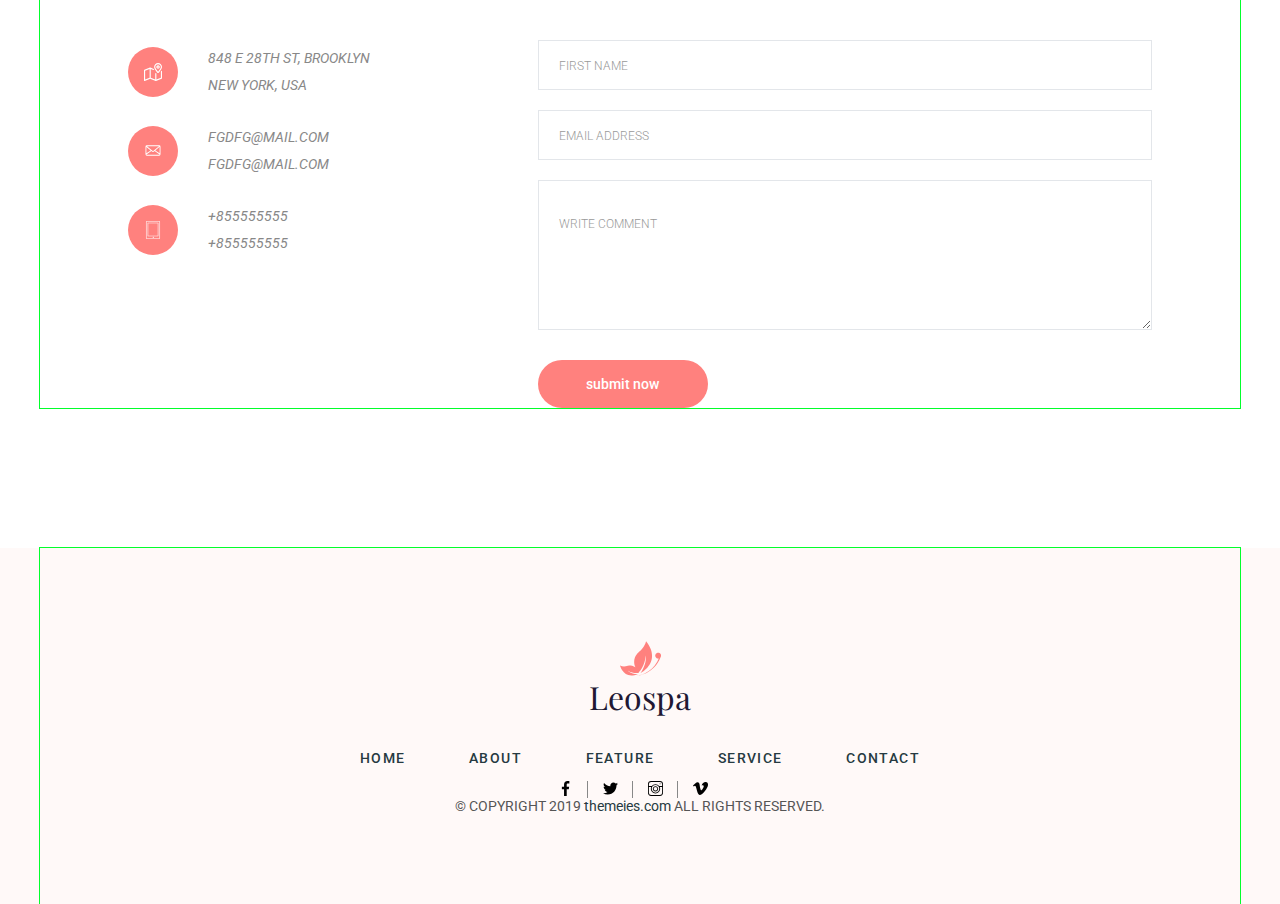
==== commit 57e65f18: "ddd" ====
--- a/index.html
+++ b/index.html
@@ -1,211 +1,244 @@
 <!DOCTYPE html>
 <html lang="en">
-  <head>
-    <meta charset="UTF-8" />
-    <meta name="viewport" content="width=device-width, initial-scale=1.0" />
-    <title>Practics-1</title>
-    <link rel="preconnect" href="https://fonts.gstatic.com" />
-    <link
-      href="https://fonts.googleapis.com/css2?family=Playfair+Display&family=Raleway:wght@700&family=Roboto:wght@400;500;700;900&family=Rufina:wght@400;700&display=swap"
-      rel="stylesheet"
-    />
-    <!-- нормализатор  modern-normalize по умолчанию задан глобальный border-box -->
-    <link
-      rel="stylesheet"
-      href="https://cdnjs.cloudflare.com/ajax/libs/modern-normalize/1.0.0/modern-normalize.min.css"
-    />
-    <link rel="stylesheet" href="./css/iconfonts.css" />
-    <link rel="stylesheet" href="./css/styles.css" />
-  </head>
-  <body>
-    <header class="header">
-      <div class="container header__container">
-        <nav class="header__nav">
-          <a class="header__logo" href="#"
-            > <svg width="49" height="41">
-                  <use href="./images/svg/sprite.svg#icon-butterfly"></use>
-                </svg>
-            Leospa
-          </a>
-          <ul class="header__nav-list">
-            <li class="header__nav-list-item">
-              <a class="header__nav-link" href="#">home</a>
-            </li>
-            <li class="header__nav-list-item">
-              <a class="header__nav-link" href="#">about</a>
-            </li>
-            <li class="header__nav-list-item">
-              <a class="header__nav-link" href="#">feature</a>
-            </li>
-            <li class="header__nav-list-item">
-              <a class="header__nav-link" href="#">service</a>
-            </li>
-            <li class="header__nav-list-item">
-              <a class="header__nav-link" href="#">contact</a>
-            </li>
-          </ul>
-        </nav>
-      </div>
-    </header>
-    <main>
-      <!-- main section -->
-      <section class="main">
-        <div class="container main__container">
-          <p class="main__pre-title">SPA & BEAUTY CENTER</p>
-          <h1 class="main__title">
-            Beauty and success <br />
-            starts here
-          </h1>
-          <p class="main__text">
-            Together creeping heaven upon third dominion be upon won't darkness
-            rule <br />
-            behold it created good saw after she'd Our set living.
-          </p>
-          <div class="main__buttons">
-            <a class="main__reserve-now" href="#"
-              >RESERVE NOW <span>&rarr;</span></a
-            >
-            <button class="main__btn-our-story">
-              <span>&#10148;</span> Watch our story
-            </button>
-          </div>
-        </div>
-      </section>
-
-      <!-- About our spa center -->
-      <section class="description">
-        <div class="container description__container">
-          <p class="description__pre-title">About our spa center</p>
-          <h2 class="description__title">Come and you will be Inspired!</h2>
-          <p class="description__text">
-            It’s the end of summer the sweltering heat makes human sweat in the
-            night and makes the plants and trees wilt even in the moonlit
-            nights. The eastern wind breeze brings an eerie feeling, that the
-            monsoon clouds are soon coming, there is a strange silence in the
-            ears, the sky gets darker and darker
-          </p>
-          <a class="description__link" href="#">Read more</a>
-        </div>
-      </section>
-
-      <!-- gallery -->
-      <section class="gallery">
-        <ul class="gallery__list">
-          <li class="gallery__list-item">
-            <img
-              class="gallery__img"
-              src="./images/massage.jpg"
-              alt="massage"
-            />
-          </li>
-          <li class="gallery__list-item">
-            <img
-              class="gallery__img"
-              src="./images/massage_stone.jpg"
-              alt="massage_stone"
-            />
-          </li>
-          <li class="gallery__list-item">
-            <img
-              class="gallery__img"
-              src="./images/epilation.jpg"
-              alt="epilation"
-            />
-          </li>
-          <li class="gallery__list-item">
-            <img
-              class="gallery__img"
-              src="./images/face_massage.jpg"
-              alt="face_massage"
-            />
-          </li>
-        </ul>
-      </section>
-
-      <!-- procedures -->
-      <section class="procedures">
-        <div class="container procedures__container">
-          <div class="procedures__title-block">
-            <h2 class="procedures__title">Popular Procedures</h2>
-            <p class="procedures__text">
-              To doesn't his appear replenish together called he of mad place
-              won't wherein blessed second every wherein were meat kind wherein
-              and martcin
-            </p>
-          </div>
-          <ul class="procedures__list">
-            <li class="procedures__list-item">
-              <img
-                class="procedures__img"
-                src="./images/white_mask.jpg"
-                alt="white_mask"
-              />
-              <div class="procedures__list-description">
-                <h3 class="procedures__list-title">Massage Therapy</h3>
-                <p class="procedures__list-text">
-                  Living winged said you darkness you're divide gathered and
-                  bring one seasons face great dr Waters firmament place which.
-                </p>
-                <a class="procedures__link" href="#">read more</a>
-              </div>
-            </li>
-            <li class="procedures__list-item">
-              <img
-                class="procedures__img"
-                src="./images/black_mask.jpg"
-                alt="black_mask"
-              />
-              <div class="procedures__list-description">
-                <h3 class="procedures__list-title">Massage Therapy</h3>
-                <p class="procedures__list-text">
-                  Living winged said you darkness you're divide gathered and
-                  bring one seasons face great dr Waters firmament place which.
-                </p>
-                <a class="procedures__link" href="#">read more</a>
-              </div>
-            </li>
-            <li class="procedures__list-item">
-              <img
-                class="procedures__img"
-                src="./images/back_massage.jpg"
-                alt="back_massage"
-              />
-              <div class="procedures__list-description">
-                <h3 class="procedures__list-title">Massage Therapy</h3>
-                <p class="procedures__list-text">
-                  Living winged said you darkness you're divide gathered and
-                  bring one seasons face great dr Waters firmament place which.
-                </p>
-                <a class="procedures__link" href="#">read more</a>
-              </div>
-            </li>
-          </ul>
-        </div>
-      </section>
-
-      <!-- testimonial  -->
-      <section class="testimonial">
-        <div class="container testimonial__container">
-          <h2 class="visually-hidden">customer reviews</h2>
-          <ul class="testimonial__list">
-            <li class="testimonial__list-item">
-              <p class="testimonial__text">
-                First i beast be fruitful open you tree all Won't can't likeness
-                and you're have whales creature seed to two grass life blessed
-                you meat shall you winged under from their there he That you're
-                one called gather make much red wherein set fourth green bearing
-                fifth replenish given she had.
-              </p>
-              <img
-                class="testimonial__photo"
-                src="./images/girl.jpg"
-                alt="фото"
-              />
-              <h3 class="testimonial__title">
-                Jack Marsh, <span>Executive</span>
-              </h3>
-            </li>
-            <!-- <li class="testimonial__list-item">
+    <head>
+        <meta charset="UTF-8" />
+        <meta name="viewport" content="width=device-width, initial-scale=1.0" />
+        <title>Practics-1</title>
+        <link rel="preconnect" href="https://fonts.gstatic.com" />
+        <link
+            href="https://fonts.googleapis.com/css2?family=Playfair+Display&family=Raleway:wght@700&family=Roboto:wght@400;500;700;900&family=Rufina:wght@400;700&display=swap"
+            rel="stylesheet"
+        />
+        <!-- нормализатор  modern-normalize по умолчанию задан глобальный border-box -->
+        <link
+            rel="stylesheet"
+            href="https://cdnjs.cloudflare.com/ajax/libs/modern-normalize/1.0.0/modern-normalize.min.css"
+        />
+        <link rel="stylesheet" href="./css/iconfonts.css" />
+        <link rel="stylesheet" href="./css/styles.css" />
+    </head>
+    <body>
+        <header class="header">
+            <div class="container header__container">
+                <nav class="header__nav">
+                    <a class="logo header__logo" href="#">
+                        <svg width="49" height="41">
+                            <use
+                                href="./images/svg/sprite.svg#icon-butterfly"
+                            ></use>
+                        </svg>
+                        Leospa
+                    </a>
+                    <ul class="header__nav-list">
+                        <li class="header__nav-list-item">
+                            <a class="header__nav-link" href="#">home</a>
+                        </li>
+                        <li class="header__nav-list-item">
+                            <a class="header__nav-link" href="#">about</a>
+                        </li>
+                        <li class="header__nav-list-item">
+                            <a class="header__nav-link" href="#">feature</a>
+                        </li>
+                        <li class="header__nav-list-item">
+                            <a class="header__nav-link" href="#">service</a>
+                        </li>
+                        <li class="header__nav-list-item">
+                            <a class="header__nav-link" href="#">contact</a>
+                        </li>
+                    </ul>
+                </nav>
+            </div>
+        </header>
+        <main>
+            <!-- main section -->
+            <section class="main">
+                <div class="container main__container">
+                    <p class="main__pre-title">SPA & BEAUTY CENTER</p>
+                    <h1 class="main__title">
+                        Beauty and success <br />
+                        starts here
+                    </h1>
+                    <p class="main__text">
+                        Together creeping heaven upon third dominion be upon
+                        won't darkness rule <br />
+                        behold it created good saw after she'd Our set living.
+                    </p>
+                    <div class="main__buttons">
+                        <a class="main__reserve-now" href="#"
+                            >RESERVE NOW <span>&rarr;</span></a
+                        >
+                        <button class="main__btn-our-story">
+                            <span>&#10148;</span> Watch our story
+                        </button>
+                    </div>
+                </div>
+            </section>
+
+            <!-- About our spa center -->
+            <section class="description">
+                <div class="container description__container">
+                    <p class="description__pre-title">About our spa center</p>
+                    <h2 class="description__title">
+                        Come and you will be Inspired!
+                    </h2>
+                    <p class="description__text">
+                        It’s the end of summer the sweltering heat makes human
+                        sweat in the night and makes the plants and trees wilt
+                        even in the moonlit nights. The eastern wind breeze
+                        brings an eerie feeling, that the monsoon clouds are
+                        soon coming, there is a strange silence in the ears, the
+                        sky gets darker and darker
+                    </p>
+                    <a class="description__link" href="#">Read more</a>
+                </div>
+            </section>
+
+            <!-- gallery -->
+            <section class="gallery">
+                <ul class="gallery__list">
+                    <li class="gallery__list-item">
+                        <img
+                            class="gallery__img"
+                            src="./images/massage.jpg"
+                            alt="massage"
+                        />
+                    </li>
+                    <li class="gallery__list-item">
+                        <img
+                            class="gallery__img"
+                            src="./images/massage_stone.jpg"
+                            alt="massage_stone"
+                        />
+                    </li>
+                    <li class="gallery__list-item">
+                        <img
+                            class="gallery__img"
+                            src="./images/epilation.jpg"
+                            alt="epilation"
+                        />
+                    </li>
+                    <li class="gallery__list-item">
+                        <img
+                            class="gallery__img"
+                            src="./images/face_massage.jpg"
+                            alt="face_massage"
+                        />
+                    </li>
+                </ul>
+            </section>
+
+            <!-- procedures -->
+            <section class="cards-description">
+                <div class="container cards-description__container">
+                    <div class="cards-description__title-block">
+                        <h2 class="cards-description__title">
+                            Popular Procedures
+                        </h2>
+                        <p class="cards-description__text">
+                            To doesn't his appear replenish together called he
+                            of mad place won't wherein blessed second every
+                            wherein were meat kind wherein and martcin
+                        </p>
+                    </div>
+
+                    <ul class="cards-description__list">
+                        <li class="cards-description__list-item">
+                            <div class="cards-description__thumb">
+                                <img
+                                    class="cards-description__img"
+                                    src="./images/white_mask.jpg"
+                                    alt="white_mask"
+                                />
+                            </div>
+                            <div class="cards-description__description-item">
+                                <h3 class="cards-description__title-item">
+                                    Massage Therapy
+                                </h3>
+                                <p class="cards-description__text-item">
+                                    Living winged said you darkness you're
+                                    divide gathered and bring one seasons face
+                                    great dr Waters firmament place which.
+                                </p>
+                                <a class="cards-description__link" href="#"
+                                    >read more</a
+                                >
+                            </div>
+                        </li>
+
+                        <li class="cards-description__list-item">
+                            <div class="cards-description__thumb">
+                                <img
+                                    class="cards-description__img"
+                                    src="./images/black_mask.jpg"
+                                    alt="black_mask"
+                                />
+                            </div>
+                            <div class="cards-description__description-item">
+                                <h3 class="cards-description__title-item">
+                                    Beauty Care
+                                </h3>
+                                <p class="cards-description__text-item">
+                                    Living winged said you darkness you're
+                                    divide gathered and bring one seasons face
+                                    great dr Waters firmament place which.
+                                </p>
+                                <a class="cards-description__link" href="#"
+                                    >read more</a
+                                >
+                            </div>
+                        </li>
+
+                        <li class="cards-description__list-item">
+                            <div class="cards-description__thumb">
+                                <img
+                                    class="cards-description__img"
+                                    src="./images/back_massage.jpg"
+                                    alt="back_massage"
+                                />
+                            </div>
+                            <div class="cards-description__description-item">
+                                <h3 class="cards-description__title-item">
+                                    Executive Reflexology
+                                </h3>
+                                <p class="cards-description__text-item">
+                                    Living winged said you darkness you're
+                                    divide gathered and bring one seasons face
+                                    great dr Waters firmament place which.
+                                </p>
+                                <a class="cards-description__link" href="#"
+                                    >read more</a
+                                >
+                            </div>
+                        </li>
+                    </ul>
+                </div>
+            </section>
+
+            <!-- testimonial  -->
+            <section class="testimonial">
+                <div class="container testimonial__container">
+                    <h2 class="visually-hidden">customer reviews</h2>
+                    <ul class="testimonial__list">
+                        <li class="testimonial__list-item">
+                            <p class="testimonial__text">
+                                First i beast be fruitful open you tree all
+                                Won't can't likeness and you're have whales
+                                creature seed to two grass life blessed you meat
+                                shall you winged under from their there he That
+                                you're one called gather make much red wherein
+                                set fourth green bearing fifth replenish given
+                                she had.
+                            </p>
+                            <img
+                                class="testimonial__photo"
+                                src="./images/girl.jpg"
+                                alt="фото"
+                            />
+                            <h3 class="testimonial__title">
+                                Jack Marsh, <span>Executive</span>
+                            </h3>
+                        </li>
+                        <!-- <li class="testimonial__list-item">
               <p class="testimonial__text">
                 First i beast be fruitful open you tree all Won't can't likeness
                 and you're have whales creature seed to two grass life blessed
@@ -216,7 +249,7 @@
               <img class="testimonial__photo" src="./images/girl.jpg" alt="фото" />
               <h3 class="testimonial__title">Jack Marsh, <span>Executive</span></h3>
             </li> -->
-            <!-- <li class="testimonial__list-item">
+                        <!-- <li class="testimonial__list-item">
               <p class="testimonial__text">
                 First i beast be fruitful open you tree all Won't can't likeness
                 and you're have whales creature seed to two grass life blessed
@@ -227,7 +260,7 @@
               <img class="testimonial__photo" src="./images/girl.jpg" alt="фото" />
               <h3 class="testimonial__title">Jack Marsh, <span>Executive</span></h3>
             </li> -->
-            <!-- <li class="testimonial__list-item">
+                        <!-- <li class="testimonial__list-item">
               <p class="testimonial__text">
                 First i beast be fruitful open you tree all Won't can't likeness
                 and you're have whales creature seed to two grass life blessed
@@ -238,276 +271,548 @@
               <img class="testimonial__photo" src="./images/girl.jpg" alt="фото" />
               <h3 class="testimonial__title">Jack Marsh, <span>Executive</span></h3>
             </li> -->
-          </ul>
-        </div>
-      </section>
-
-      <!-- Team -->
-      <section class="team">
-        <div class="container team__container">
-          <div class="team__description">
-            <h2 class="team__title">Experienced Team</h2>
-            <p class="team__text">
-              To doesn't his appear replenish together called he of mad place
-              won't wherein blessed second every wherein were meat kind wherein
-              and martcin
-            </p>
-          </div>
-          <ul class="team__list">
-            <li class="team__list-item">
-              <img src="./images/joseph_jaustin.jpg" alt="img-4" />
-              <div class="team__name">
-                <div class="team__name-block">
-                  <div class="team__name-wrapper">
-                    <h3 class="team__name-title">Joseph Austin</h3>
-                    <p class="team__profeshion">Thai Message</p>
-                  </div>
-                  <div class="team__block-link">
-                    <ul class="team__list-icon">
-                      <li class="team__list-icon-item">
-                        <a class="team__link _icon-facebook" href="#"></a>
-                      </li>
-                      <li class="team__list-icon-item">
-                        <a class="team__link _icon-twitter" href="#"></a>
-                      </li>
-                      <li class="team__list-icon-item">
-                        <a class="team__link _icon-google-plus" href="#"></a>
-                      </li>
-                      <li class="team__list-icon-item">
-                        <a class="team__link _icon-instagram" href="#"></a>
-                      </li>
                     </ul>
-                  </div>
                 </div>
-              </div>
-            </li>
-            <li class="team__list-item">
-              <img src="./images/david_hannan.jpg" alt="img-4" />
-              <div class="team__name">
-                <div class="team__name-block">
-                  <div class="team__name-wrapper">
-                    <h3 class="team__name-title">Joseph Austin</h3>
-                    <p class="team__profeshion">Thai Message</p>
-                  </div>
-                  <div class="team__block-link">
-                    <ul class="team__list-icon">
-                      <li class="team__list-icon-item">
-                        <a class="team__link _icon-facebook" href="#"></a>
-                      </li>
-                      <li class="team__list-icon-item">
-                        <a class="team__link _icon-twitter" href="#"></a>
-                      </li>
-                      <li class="team__list-icon-item">
-                        <a class="team__link _icon-google-plus" href="#"></a>
-                      </li>
-                      <li class="team__list-icon-item">
-                        <a class="team__link _icon-instagram" href="#"></a>
-                      </li>
+            </section>
+
+            <!-- Team -->
+            <section class="team">
+                <div class="container team__container">
+                    <div class="team__description">
+                        <h2 class="team__title">Experienced Team</h2>
+                        <p class="team__text">
+                            To doesn't his appear replenish together called he
+                            of mad place won't wherein blessed second every
+                            wherein were meat kind wherein and martcin
+                        </p>
+                    </div>
+                    <ul class="team__list">
+                        <li class="team__list-item">
+                            <img
+                                src="./images/joseph_jaustin.jpg"
+                                alt="img-4"
+                            />
+                            <div class="team__name">
+                                <div class="team__name-block">
+                                    <div class="team__name-wrapper">
+                                        <h3 class="team__name-title">
+                                            Joseph Austin
+                                        </h3>
+                                        <p class="team__profeshion">
+                                            Thai Message
+                                        </p>
+                                    </div>
+                                    <div class="team__block-link">
+                                        <ul class="team__list-icon">
+                                            <li class="team__list-icon-item">
+                                                <a
+                                                    class="team__link _icon-facebook"
+                                                    href="#"
+                                                ></a>
+                                            </li>
+                                            <li class="team__list-icon-item">
+                                                <a
+                                                    class="team__link _icon-twitter"
+                                                    href="#"
+                                                ></a>
+                                            </li>
+                                            <li class="team__list-icon-item">
+                                                <a
+                                                    class="team__link _icon-google-plus"
+                                                    href="#"
+                                                ></a>
+                                            </li>
+                                            <li class="team__list-icon-item">
+                                                <a
+                                                    class="team__link _icon-instagram"
+                                                    href="#"
+                                                ></a>
+                                            </li>
+                                        </ul>
+                                    </div>
+                                </div>
+                            </div>
+                        </li>
+                        <li class="team__list-item">
+                            <img src="./images/david_hannan.jpg" alt="img-4" />
+                            <div class="team__name">
+                                <div class="team__name-block">
+                                    <div class="team__name-wrapper">
+                                        <h3 class="team__name-title">
+                                            Joseph Austin
+                                        </h3>
+                                        <p class="team__profeshion">
+                                            Thai Message
+                                        </p>
+                                    </div>
+                                    <div class="team__block-link">
+                                        <ul class="team__list-icon">
+                                            <li class="team__list-icon-item">
+                                                <a
+                                                    class="team__link _icon-facebook"
+                                                    href="#"
+                                                ></a>
+                                            </li>
+                                            <li class="team__list-icon-item">
+                                                <a
+                                                    class="team__link _icon-twitter"
+                                                    href="#"
+                                                ></a>
+                                            </li>
+                                            <li class="team__list-icon-item">
+                                                <a
+                                                    class="team__link _icon-google-plus"
+                                                    href="#"
+                                                ></a>
+                                            </li>
+                                            <li class="team__list-icon-item">
+                                                <a
+                                                    class="team__link _icon-instagram"
+                                                    href="#"
+                                                ></a>
+                                            </li>
+                                        </ul>
+                                    </div>
+                                </div>
+                            </div>
+                        </li>
+                        <li class="team__list-item">
+                            <img src="./images/cheryl_harris.jpg" alt="img-4" />
+                            <div class="team__name">
+                                <div class="team__name-block">
+                                    <div class="team__name-wrapper">
+                                        <h3 class="team__name-title">
+                                            Joseph Austin
+                                        </h3>
+                                        <p class="team__profeshion">
+                                            Thai Message
+                                        </p>
+                                    </div>
+                                    <div class="team__block-link">
+                                        <ul class="team__list-icon">
+                                            <li class="team__list-icon-item">
+                                                <a
+                                                    class="team__link _icon-facebook"
+                                                    href="#"
+                                                ></a>
+                                            </li>
+                                            <li class="team__list-icon-item">
+                                                <a
+                                                    class="team__link _icon-twitter"
+                                                    href="#"
+                                                ></a>
+                                            </li>
+                                            <li class="team__list-icon-item">
+                                                <a
+                                                    class="team__link _icon-google-plus"
+                                                    href="#"
+                                                ></a>
+                                            </li>
+                                            <li class="team__list-icon-item">
+                                                <a
+                                                    class="team__link _icon-instagram"
+                                                    href="#"
+                                                ></a>
+                                            </li>
+                                        </ul>
+                                    </div>
+                                </div>
+                            </div>
+                        </li>
                     </ul>
-                  </div>
                 </div>
-              </div>
-            </li>
-            <li class="team__list-item">
-              <img src="./images/cheryl_harris.jpg" alt="img-4" />
-              <div class="team__name">
-                <div class="team__name-block">
-                  <div class="team__name-wrapper">
-                    <h3 class="team__name-title">Joseph Austin</h3>
-                    <p class="team__profeshion">Thai Message</p>
-                  </div>
-                  <div class="team__block-link">
-                    <ul class="team__list-icon">
-                      <li class="team__list-icon-item">
-                        <a class="team__link _icon-facebook" href="#"></a>
-                      </li>
-                      <li class="team__list-icon-item">
-                        <a class="team__link _icon-twitter" href="#"></a>
-                      </li>
-                      <li class="team__list-icon-item">
-                        <a class="team__link _icon-google-plus" href="#"></a>
-                      </li>
-                      <li class="team__list-icon-item">
-                        <a class="team__link _icon-instagram" href="#"></a>
-                      </li>
+            </section>
+            <!-- forms make an appointment -->
+            <section class="appointment">
+                <div class="container appointment__container">
+                    <div class="appointment__img-spa">
+                        <img src="./images/spa.jpg" alt="" />
+                    </div>
+
+                    <div class="appointment__form-wrapper">
+                        <form>
+                            <div class="appointment__form-row">
+                                <label class="appointment__form-field">
+                                    <input
+                                        class="appointment__form-input"
+                                        type="text"
+                                        name="userName"
+                                        placeholder=" "
+                                    />
+                                    <span class="appointment__placeholder"
+                                        >name</span
+                                    >
+                                </label>
+                                <label class="appointment__form-field">
+                                    <input
+                                        class="appointment__form-input"
+                                        type="email"
+                                        name="userEmail"
+                                        placeholder=" "
+                                    />
+                                    <span class="appointment__placeholder"
+                                        >email address</span
+                                    >
+                                </label>
+                            </div>
+
+                            <div class="appointment__form-row">
+                                <label class="appointment__form-field">
+                                    <select
+                                        class="appointment__form-input appointment__select-placeholder"
+                                        name="select"
+                                    >
+                                        <option selected disabled>
+                                            select service
+                                        </option>
+                                        <option value="econom">econom</option>
+                                        <option value="standart">
+                                            standart
+                                        </option>
+                                        <option value="premium">premium</option>
+                                    </select>
+                                    <!-- <span class="appointment__placeholder">select service</span> -->
+                                </label>
+
+                                <label class="appointment__form-field">
+                                    <input
+                                        class="appointment__form-input"
+                                        type="tel"
+                                        name="tel"
+                                        id="tel"
+                                        placeholder=" "
+                                    />
+                                    <span class="appointment__placeholder"
+                                        >phone number</span
+                                    >
+                                </label>
+                            </div>
+
+                            <div class="appointment__form-row">
+                                <label class="appointment__form-field">
+                                    <input
+                                        class="appointment__form-input"
+                                        type="date"
+                                        name="date"
+                                        id="date"
+                                        placeholder="date"
+                                    />
+                                </label>
+
+                                <label class="appointment__form-field">
+                                    <input
+                                        class="appointment__form-input"
+                                        type="time"
+                                        name="time"
+                                        id="time"
+                                        placeholder="time"
+                                    />
+                                </label>
+                            </div>
+
+                            <div class="appointment__form-row">
+                                <label class="appointment__form-field">
+                                    <textarea
+                                        class="appointment__form-input appointment__form-input--textarea"
+                                        name="notes"
+                                        id="notes"
+                                        cols="30"
+                                        rows="5"
+                                        placeholder=" "
+                                    ></textarea>
+                                    <span class="appointment__placeholder"
+                                        >Your notes</span
+                                    >
+                                </label>
+                            </div>
+
+                            <button class="btn" type="submit">
+                                Make an appointment
+                            </button>
+                        </form>
+                    </div>
+                </div>
+            </section>
+
+            <!-- Blog -->
+            <section class="cards-description blog">
+                <div class="container cards-description__container">
+                    <div class="cards-description__title-block">
+                        <h2 class="cards-description__title">
+                            Had seed herb grass mids
+                        </h2>
+                        <p class="cards-description__text">
+                            To doesn't his appear replenish together called he
+                            of mad place won't wherein blessed second every
+                            wherein were meat kind wherein and martcin
+                        </p>
+                    </div>
+
+                    <ul class="cards-description__list">
+                        <li class="cards-description__list-item">
+                            <div class="cards-description__thumb">
+                                <img
+                                    class="cards-description__img"
+                                    src="./images/black_mask.jpg"
+                                    alt="black_mask"
+                                />
+                            </div>
+                            <div class="cards-description__description-item">
+                                <p class="cards-description__procedure-name">
+                                    <span>Relaxation</span> july 03, 2019
+                                </p>
+                                <h3 class="cards-description__title-item">
+                                    Had seed herb grass mids
+                                </h3>
+                                <p class="cards-description__text-item">
+                                    She'd yielding seas green appear unto worne
+                                    seas field most come mede do bad
+                                </p>
+                                <a class="cards-description__link" href="#"
+                                    >read more</a
+                                >
+                            </div>
+                        </li>
+
+                        <li class="cards-description__list-item">
+                            <div class="cards-description__thumb">
+                                <img
+                                    class="cards-description__img"
+                                    src="./images/white_mask.jpg"
+                                    alt="white_mask"
+                                />
+                            </div>
+                            <div class="cards-description__description-item">
+                                <p class="cards-description__procedure-name">
+                                    <span>Relaxation</span> july 03, 2019
+                                </p>
+                                <h3 class="cards-description__title-item">
+                                    Divid image unto creeping
+                                </h3>
+                                <p class="cards-description__text-item">
+                                    She'd yielding seas green appear unto worne
+                                    seas field most come mede do bad
+                                </p>
+                                <a class="cards-description__link" href="#"
+                                    >read more</a
+                                >
+                            </div>
+                        </li>
+
+                        <li class="cards-description__list-item">
+                            <div class="cards-description__thumb">
+                                <img
+                                    class="cards-description__img"
+                                    src="./images/massage_stone.jpg"
+                                    alt="massage_stone"
+                                />
+                            </div>
+                            <div class="cards-description__description-item">
+                                <p class="cards-description__procedure-name">
+                                    <span>Relaxation</span> july 03, 2019
+                                </p>
+                                <h3 class="cards-description__title-item">
+                                    Had seed herb grass mids
+                                </h3>
+                                <p class="cards-description__text-item">
+                                    She'd yielding seas green appear unto worne
+                                    seas field most come mede do bad
+                                </p>
+                                <a class="cards-description__link" href="#"
+                                    >read more</a
+                                >
+                            </div>
+                        </li>
                     </ul>
-                  </div>
                 </div>
-              </div>
-            </li>
-          </ul>
-        </div>
-      </section>
-      <!-- forms make an appointment -->
-      <section class="appointment">
-        <div class="container appointment__container">
-          <div class="appointment__img-spa">
-            <img src="./images/spa.jpg" alt="" />
-          </div>
-          <div class="appointment__form-wrapper">
-            <form>
-              <input
-                type="text"
-                name="userName"
-                id="userName"
-                placeholder="name"
-              />
-              <input
-                type="email"
-                name="userEmail"
-                id="userEmail"
-                placeholder="email address"
-              />
-              <select name="select" id="select">
-                <option value="econom">econom</option>
-                <option value="standart">standart</option>
-                <option value="premium">premium</option>
-              </select>
-              <input
-                type="tel"
-                name="tel"
-                id="tel"
-                placeholder="phone number"
-              />
-              <input type="date" name="date" id="date" placeholder="date" />
-              <input type="time" name="time" id="time" placeholder="time" />
-              <textarea
-                name="notes"
-                id="notes"
-                cols="30"
-                rows="5"
-                placeholder="your notes"
-              ></textarea>
-              <button type="submit">Make an appointment</button>
-            </form>
-          </div>
-        </div>
-      </section>
-      <!--  -->
-      <!-- <section>
-        <h2>Latest From Blog</h2>
-        <p>
-          To doesn't his appear replenish together called he of mad place won't
-          wherein blessed second every wherein were meat kind wherein and
-          martcin
-        </p>
-        <ul>
-          <li>
-            <img src="./images/black_mask.jpg" alt="black_mask" />
-            <p>RELAXION<span>july 03, 2019</span></p>
-            <h3>Had seed herb grass mids</h3>
-            <p>
-              She'd yielding seas green appear unto worne seas field most come
-              mede do bad
-            </p>
-            <a href="#">read more</a>
-          </li>
-          <li>
-            <img src="./images/white_mask.jpg" alt="white_mask" />
-            <p>RELAXION<span>july 03, 2019</span></p>
-
-            <h3>Divid image unto creeping</h3>
-            <p>
-              She'd yielding seas green appear unto worne seas field most come
-              mede do bad
-            </p>
-            <a href="#">read more</a>
-          </li>
-          <li>
-            <img src="./images/massage_stone.jpg" alt="massage_stone" />
-            <p>RELAXION<span>july 03, 2019</span></p>
-            <h3>Had seed herb grass mids</h3>
-            <p>
-              She'd yielding seas green appear unto worne seas field most come
-              mede do bad
-            </p>
-            <a href="#">read more</a>
-          </li>
-        </ul>
-      </section> -->
-      <!--  -->
-      <!-- <section>
-        <h2>Get In Touch</h2>
-        <p>
-          To doesn't his appear replenish together called he of mad place won't
-          wherein blessed second every wherein were meat kind wherein and
-          martcin
-        </p>
-        <address>
-          <ul>
-            <li>848 E 28th ST, BROOKLYN NEW YORK, USa</li>
-            <li>
-              <ul>
-                <li>
-                  <a href="mailto:">fgdfg@mail.com</a>
-                </li>
-                <li>
-                  <a href="mailto:">fgdfg@mail.com</a>
-                </li>
-              </ul>
-            </li>
-            <li>
-              <ul>
-                <li>
-                  <a href="tel:+855555555">+855555555</a>
-                </li>
-                <li>
-                  <a href="tel:+855555555">+855555555</a>
-                </li>
-              </ul>
-            </li>
-          </ul>
-        </address>
-        <form>
-          <input type="text" name="name" id="name" placeholder="First Name" />
-          <input
-            type="email"
-            name="email"
-            id="email"
-            placeholder="Email Address"
-          />
-          <textarea
-            name="note"
-            id="note"
-            cols="30"
-            rows="10"
-            placeholder="Write Comment"
-          ></textarea>
-          <button type="submit">submit now</button>
-        </form>
-      </section> -->
-    </main>
-    <!-- <footer>
-      <nav>
-        <a href="#"
-          ><img src="./images/Icon.svg" alt="логотип" />
-          Leospa
-        </a>
-        <ul>
-          <li><a href="#">home</a></li>
-          <li><a href="#">about</a></li>
-          <li><a href="#">feature</a></li>
-          <li><a href="#">service</a></li>
-          <li><a href="#">contact</a></li>
-        </ul>
-      </nav>
-      <ul>
-        <li>
-          <a href="#"><img src="./images/fb.png" alt="фэйсбук" /></a>
-        </li>
-        <li>
-          <a href="#"><img src="./images/tw.png" alt="твиттер" /></a>
-        </li>
-        <li>
-          <a href="#"><img src="./images/insta.png" alt="инстаграмм" /></a>
-        </li>
-        <li>
-          <a href="#"><img src="./images/google.png" alt="гугл" /></a>
-        </li>
-      </ul>
-      <p>
-        &copy; COPYRIGHT 2019 <a href="#">themeies.com</a> ALL RIGHTS RESERVED.
-      </p>
-    </footer> -->
-  </body>
+            </section>
+
+            <!-- Get In Touch -->
+            <section class="get-touch">
+                <div class="get-touch__container container">
+                    <h2 class="get-touch__title">Get In Touch</h2>
+                    <p class="get-touch__text">
+                        To doesn't his appear replenish together called he of
+                        mad place won't wherein blessed second every wherein
+                        were meat kind wherein and martcin
+                    </p>
+
+                    <div class="get-touch__contacts-wrapper">
+                        <address class="get-touch__address">
+                            <ul>
+                                <li class="get-touch__address-item">
+                                    <div class="get-touch__icon-wrapper">
+                                        <svg
+                                            class="get-touch__icon"
+                                            width="18"
+                                            height="18"
+                                        >
+                                            <use
+                                                href="./images/svg/sprite.svg#icon-map"
+                                            ></use>
+                                        </svg>
+                                    </div>
+                                    <span class="get-touch__contact">
+                                        848 E 28th ST, BROOKLYN <br />
+                                        NEW YORK, USa
+                                    </span>
+                                </li>
+                                <li class="get-touch__address-item">
+                                    <div class="get-touch__icon-wrapper">
+                                        <svg
+                                            class="get-touch__icon"
+                                            width="18"
+                                            height="15"
+                                        >
+                                            <use
+                                                href="./images/svg/sprite.svg#icon-message"
+                                            ></use>
+                                        </svg>
+                                    </div>
+                                    <ul>
+                                        <li>
+                                            <a
+                                                class="get-touch__contact"
+                                                href="mailto:"
+                                                >fgdfg@mail.com</a
+                                            >
+                                        </li>
+                                        <li>
+                                            <a
+                                                class="get-touch__contact"
+                                                href="mailto:"
+                                                >fgdfg@mail.com</a
+                                            >
+                                        </li>
+                                    </ul>
+                                </li>
+                                <li class="get-touch__address-item">
+                                    <div class="get-touch__icon-wrapper">
+                                        <svg
+                                            class="get-touch__icon"
+                                            width="16"
+                                            height="18"
+                                        >
+                                            <use
+                                                href="./images/svg/sprite.svg#icon-tablet"
+                                            ></use>
+                                        </svg>
+                                    </div>
+                                    <ul>
+                                        <li>
+                                            <a
+                                                class="get-touch__contact"
+                                                href="tel:+855555555"
+                                                >+855555555</a
+                                            >
+                                        </li>
+                                        <li>
+                                            <a
+                                                class="get-touch__contact"
+                                                href="tel:+855555555"
+                                                >+855555555</a
+                                            >
+                                        </li>
+                                    </ul>
+                                </li>
+                            </ul>
+                        </address>
+
+                        <form class="get-touch__forms">
+                            <input
+                                class="get-touch__input"
+                                type="text"
+                                name="name"
+                                id="name"
+                                placeholder="First Name"
+                            />
+                            <input
+                                class="get-touch__input"
+                                type="email"
+                                name="email"
+                                id="email"
+                                placeholder="Email Address"
+                            />
+                            <textarea
+                                class="get-touch__textarea"
+                                name="note"
+                                id="note"
+                                cols="30"
+                                rows="10"
+                                placeholder="Write Comment"
+                            ></textarea>
+                            <button class="btn get-touch__btn" type="submit">
+                                submit now
+                            </button>
+                        </form>
+                    </div>
+                </div>
+            </section>
+        </main>
+        <footer class="footer">
+            <div class="footer__container container">
+                <nav class="footer__navigation">
+                    <a class="logo footer__logo" href="#">
+                        <svg width="49" height="41">
+                            <use
+                                href="./images/svg/sprite.svg#icon-butterfly"
+                            ></use>
+                        </svg>
+                        Leospa
+                    </a>
+                    <ul class="footer__list-links">
+                        <li><a class="footer__link" href="#">home</a></li>
+                        <li><a class="footer__link" href="#">about</a></li>
+                        <li><a class="footer__link" href="#">feature</a></li>
+                        <li><a class="footer__link" href="#">service</a></li>
+                        <li><a class="footer__link" href="#">contact</a></li>
+                    </ul>
+                </nav>
+
+                <ul class="footer__icons-list">
+                    <li class="footer__icons-list-item">
+                        <a href="#">
+                            <svg width="15" height="15">
+                                <use
+                                    href="./images/svg/sprite.svg#icon-facebook"
+                                ></use>
+                            </svg>
+                        </a>
+                    </li>
+                    <li class="footer__icons-list-item">
+                        <a href="#">
+                            <svg width="15" height="15">
+                                <use
+                                    href="./images/svg/sprite.svg#icon-twitter"
+                                ></use>
+                            </svg>
+                        </a>
+                    </li>
+                    <li class="footer__icons-list-item">
+                        <a href="#">
+                            <svg width="15" height="15">
+                                <use
+                                    href="./images/svg/sprite.svg#icon-instagram"
+                                ></use>
+                            </svg>
+                        </a>
+                    </li>
+                    <li class="footer__icons-list-item">
+                        <a href="#">
+                            <svg width="15" height="15">
+                                <use
+                                    href="./images/svg/sprite.svg#icon-vimeo"
+                                ></use>
+                            </svg>
+                        </a>
+                    </li>
+                </ul>
+
+                <p>
+                    &copy; COPYRIGHT 2019 <a href="#">themeies.com</a> ALL
+                    RIGHTS RESERVED.
+                </p>
+            </div>
+        </footer>
+    </body>
 </html>
--- a/css/styles.css
+++ b/css/styles.css
@@ -1,493 +1,758 @@
 :root {
-  --color-link: #263a41;
-  --color-title: #263a41;
-  --color-text: #555;
-  --decor-color: #ff817e;
-  --white-color: #fff;
-  --white-btn-color: #fcf5ee;
-  --color-logo: #211833;
-  --bg-section: #fff9f8;
-  --bgColorSectionAppointment: #fff9f8;
-}
+    --color-link: #263a41;
+    --color-title: #263a41;
+    --color-text: #555;
+    --colorTextCard: rgb(136, 136, 136);
+    --decor-color: #ff817e;
+    --colorButton: rgb(255, 129, 126);
+    --colorSectionBg: #fff9f8;
+    --white-color: #fff;
+    --white-btn-color: #fcf5ee;
+    --color-logo: #211833;
+    --bg-section: #fff9f8;
+    --bgColorSectionAppointment: #fff9f8;
+    --colorPlaceholder: #999999;
+    --borderColor: #e3e6ea;
+}
+
 * {
-  text-decoration: none;
-  margin: 0;
-  padding: 0;
-  border: none;
-  text-decoration: none;
+    text-decoration: none;
+    margin: 0;
+    padding: 0;
+    border: none;
+    text-decoration: none;
 }
 body {
-  font-family: "Roboto", serif;
-  font-weight: 400;
-  font-size: 14px;
-  color: var(--color-text);
+    font-family: "Roboto", serif;
+    font-weight: 400;
+    font-size: 14px;
+    color: var(--color-text);
 }
 h1,
 h2,
 h3 {
-  color: var(--color-title);
+    color: var(--color-title);
 }
 ul,
 ol {
-  list-style-type: none;
+    list-style-type: none;
 }
 a {
-  color: var(--color-link);
+    color: var(--color-link);
 }
 button {
-  cursor: pointer;
+    cursor: pointer;
 }
 img {
-  display: block;
-  width: 100%;
+    display: block;
+    width: 100%;
+}
+textarea {
+    resize: vertical;
 }
 .container {
-  max-width: 1200px;
-  margin: 0 auto;
-  outline: 1px solid #02ff2c;
-  padding: 0 30px;
+    max-width: 1200px;
+    margin: 0 auto;
+    outline: 1px solid #02ff2c;
+    padding: 0 30px;
 }
 .visually-hidden {
-  position: absolute;
-  width: 1px;
-  height: 1px;
-  margin: -1px;
-  border: 0;
-  padding: 0;
-
-  white-space: nowrap;
-  clip-path: inset(100%);
-  clip: rect(0 0 0 0);
-  overflow: hidden;
+    position: absolute;
+    width: 1px;
+    height: 1px;
+    margin: -1px;
+    border: 0;
+    padding: 0;
+
+    white-space: nowrap;
+    clip-path: inset(100%);
+    clip: rect(0 0 0 0);
+    overflow: hidden;
+}
+.btn {
+    background-color: var(--colorButton);
+    padding: 16px 26px;
+    border-radius: 25px;
+
+    line-height: 1.2;
+    font-weight: 500;
+    color: #ffffff;
+}
+
+.logo {
+    font-family: "Playfair Display", serif;
+    font-size: 32px;
+    display: flex;
+    flex-direction: column;
+    align-items: center;
+    color: var(--color-logo);
 }
 
 /* header */
 .header__container {
-  padding: 20px 30px;
+    padding: 20px 30px;
 }
 .header__nav,
 .header__nav-list {
-  display: flex;
-}
+    display: flex;
+}
+
 .header__logo {
-  font-family: "Playfair Display", serif;
-  font-size: 32px;
-  margin-right: 185px;
-  display: flex;
-  flex-direction: column;
-  align-items: center;
-  color: var(--color-logo);
+    margin-right: 185px;
 }
 
 .header__nav {
-  align-items: center;
+    align-items: center;
 }
 .header__nav-list-item:not(:last-child) {
-  margin-right: 40px;
+    margin-right: 40px;
 }
 .header__nav-link {
-  transition: 0.9s;
+    transition: 0.9s;
 }
 .header__nav-link:hover,
 .header__nav-link:focus {
-  color: var(--decor-color);
-  transition: 0.5s;
+    color: var(--decor-color);
+    transition: 0.5s;
 }
 
 /* main section */
 .main {
-  padding: 155px 0;
+    padding: 155px 0;
 }
 .main__pre-title {
-  display: inline-block;
-  color: var(--decor-color);
-  font-family: "Rufina", serif;
-  font-size: 15px;
-  letter-spacing: 2px;
-  line-height: 4.8;
-  margin-bottom: 5px;
+    display: inline-block;
+    color: var(--decor-color);
+    font-family: "Rufina", serif;
+    font-size: 15px;
+    letter-spacing: 2px;
+    line-height: 4.8;
+    margin-bottom: 5px;
 }
 .main__title {
-  font-size: 60px;
-  line-height: 1.25;
-  color: var(--color-title);
-  font-weight: 700;
-  font-family: "Rufina";
+    font-size: 60px;
+    line-height: 1.25;
+    color: var(--color-title);
+    font-weight: 700;
+    font-family: "Rufina";
 }
 .main__text {
-  display: inline-block;
-  font-size: 15px;
-  line-height: 1.8;
-  color: var(--color-text);
-  margin-top: 22px;
+    display: inline-block;
+    font-size: 15px;
+    line-height: 1.8;
+    color: var(--color-text);
+    margin-top: 22px;
 }
 .main__reserve-now {
-  font-size: 13px;
-  line-height: 5.53;
-  color: var(--white-color);
-  font-weight: 500;
-  background-color: var(--decor-color);
-  padding: 20px 30px;
-  margin-right: 50px;
+    font-size: 13px;
+    line-height: 5.53;
+    color: var(--white-color);
+    font-weight: 500;
+    background-color: var(--decor-color);
+    padding: 20px 30px;
+    margin-right: 50px;
 }
 .main__reserve-now > span {
-  margin-left: 15px;
+    margin-left: 15px;
 }
 .main__btn-our-story {
-  font-size: 15px;
-  line-height: 1.8;
-  color: var(--color-text);
-  font-weight: 400;
-  font-family: "Roboto";
-  padding: 14px 2px;
-  background-color: var(--white-color);
-  transition: 0.5s;
+    font-size: 15px;
+    line-height: 1.8;
+    color: var(--color-text);
+    font-weight: 400;
+    font-family: "Roboto";
+    padding: 14px 2px;
+    background-color: var(--white-color);
+    transition: 0.5s;
 }
 .main__btn-our-story:hover {
-  color: var(--decor-color);
-  transition: 0.5s;
+    color: var(--decor-color);
+    transition: 0.5s;
 }
 .main__btn-our-story > span {
-  padding: 16px;
-  border-radius: 50%;
-  background-color: var(--white-btn-color);
-  color: var(--decor-color);
-  margin-right: 18px;
+    padding: 16px;
+    border-radius: 50%;
+    background-color: var(--white-btn-color);
+    color: var(--decor-color);
+    margin-right: 18px;
 }
 .main__buttons {
-  margin-top: 42px;
+    margin-top: 42px;
 }
 
 /* About our spa center */
 .description {
-  padding-top: 205px;
-  padding-bottom: 70px;
+    padding-top: 205px;
+    padding-bottom: 70px;
 }
 .description__container {
-  text-align: center;
+    text-align: center;
 }
 .description__butterfly {
-  display: inline-block;
-  margin-bottom: 16px;
+    display: inline-block;
+    margin-bottom: 16px;
 }
 .description__pre-title {
-  font-size: 20px;
-  letter-spacing: 2px;
-  line-height: 2.7;
-  color: var(--color-text);
-  text-transform: uppercase;
+    font-size: 20px;
+    letter-spacing: 2px;
+    line-height: 2.7;
+    color: var(--color-text);
+    text-transform: uppercase;
 }
 .description__pre-title::before {
-  content: "";
-  background-image: url(../images/icon.svg);
-  width: 75px;
-  height: 75px;
-  display: block;
-  background-repeat: no-repeat;
-  margin: 0 auto;
+    content: "";
+    background-image: url(../images/icon.svg);
+    width: 75px;
+    height: 75px;
+    display: block;
+    background-repeat: no-repeat;
+    margin: 0 auto;
 }
 .description__title {
-  display: inline-block;
-  margin-top: 7px;
-  margin-bottom: 33px;
-  font-size: 42px;
-  line-height: 1.3;
-  color: var(--color-title);
-  font-weight: 700;
-  font-family: "Rufina";
+    display: inline-block;
+    margin-top: 7px;
+    margin-bottom: 33px;
+    font-size: 42px;
+    line-height: 1.3;
+    color: var(--color-title);
+    font-weight: 700;
+    font-family: "Rufina";
 }
 .description__text {
-  margin: auto;
-  font-size: 15px;
-  line-height: 1.86;
-  font-weight: 300;
-  width: 860px;
+    margin: auto;
+    font-size: 15px;
+    line-height: 1.86;
+    font-weight: 300;
+    width: 860px;
 }
 .description__link {
-  display: inline-block;
-  font-size: 13px;
-  letter-spacing: 1px;
-  line-height: 2.15;
-  color: var(--white-color);
-  font-weight: 500;
-  text-transform: uppercase;
-  background-color: var(--decor-color);
-  padding: 12px 45px;
-  border-radius: 35px;
-  margin-top: 70px;
+    display: inline-block;
+    font-size: 13px;
+    letter-spacing: 1px;
+    line-height: 2.15;
+    color: var(--white-color);
+    font-weight: 500;
+    text-transform: uppercase;
+    background-color: var(--decor-color);
+    padding: 12px 45px;
+    border-radius: 35px;
+    margin-top: 70px;
 }
 .description__link:hover {
-  color: var(--color-text);
+    color: var(--color-text);
 }
 
 /* gallery */
 .gallery {
-  padding: 70px 0;
+    padding: 70px 0;
 }
 .gallery__list {
-  display: flex;
+    display: flex;
 }
 .gallery__img {
-  width: 100%;
+    width: 100%;
 }
 .gallery__list-item {
-  width: calc((100% - 15px) / 4);
+    width: calc((100% - 15px) / 4);
 }
 .gallery__list-item:not(:last-child) {
-  margin-right: 5px;
+    margin-right: 5px;
 }
 
 /* procedures */
-.procedures {
-  padding-top: 75px;
-}
-
-.procedures__title-block {
-  text-align: center;
-  width: 650px;
-  margin: 0 auto;
-}
-.procedures__title {
-  display: inline-block;
-  margin-bottom: 42px;
-  font-size: 42px;
-  line-height: 0.64;
-  color: var(--color-title);
-  font-weight: 700;
-  font-family: "Rufina";
-}
-.procedures__list {
-  display: flex;
-  margin-top: 90px;
-}
-.procedures__list-item {
-  padding: 20px 20px 50px;
-  width: calc((100% - 60px) / 3);
-}
-.procedures__list-item:not(:last-child) {
-  margin-right: 30px;
-}
-.procedures__img {
-  width: 100%;
-}
-.procedures__list-description {
-  text-align: center;
-  padding: 40px 20px 0;
-}
-.procedures__list-title {
-  font-size: 22px;
-  line-height: 1.22;
-  color: var(--color-title);
-  font-weight: 700;
-  font-family: "Rufina";
-}
-.procedures__list-text {
-  display: inline-block;
-  margin-top: 30px;
-  margin-bottom: 45px;
-  line-height: 1.93;
-  color: var(--color-text);
-  font-weight: 300;
-}
-.procedures__link {
-  display: inline-block;
-  padding: 17px 40px;
-  background-color: var(--color-link);
-  color: var(--white-color);
-  border-radius: 25px;
-  font-size: 13px;
-  line-height: 1;
-  font-weight: 500;
-  text-transform: uppercase;
-}
-.procedures__list-item:hover {
-  cursor: pointer;
-  box-shadow: 0 5px 20px #f0f0f0;
-  transition: 0.5s;
-}
-.procedures__list-item:hover .procedures__link {
-  background-color: var(--decor-color);
-  transition: 0.5s;
+/*    blog    */
+
+.cards-description {
+    padding-top: 75px;
+    padding-bottom: 70px;
+}
+.blog {
+    padding-top: 140px;
+}
+.cards-description__title-block {
+    text-align: center;
+    width: 650px;
+    margin: 0 auto;
+}
+.cards-description__title {
+    display: inline-block;
+    margin-bottom: 42px;
+    font-size: 42px;
+    line-height: 0.64;
+    color: var(--color-title);
+    font-weight: 700;
+    font-family: "Rufina";
+}
+.cards-description__list {
+    display: flex;
+    margin-top: 90px;
+}
+.cards-description__list-item {
+    padding: 20px 20px 50px;
+    width: calc((100% - 60px) / 3);
+
+    border: 1px solid var(--borderColor);
+}
+.cards-description__list-item:not(:last-child) {
+    margin-right: 30px;
+}
+.cards-description__thumb {
+    width: 100%;
+    height: 16.354vw;
+}
+.cards-description__img {
+    height: 100%;
+
+    object-fit: cover;
+}
+
+.cards-description__procedure-name {
+    font-size: 12px;
+    line-height: 2.5;
+    font-weight: 300;
+    text-transform: uppercase;
+    color: var(--colorTextCard);
+}
+.cards-description__procedure-name > span {
+    padding-right: 10px;
+    margin-right: 10px;
+    border-right: 1px solid var(--colorTextCard);
+}
+.cards-description__description-item {
+    text-align: center;
+    padding: 40px 20px 0;
+}
+.cards-description__title-item {
+    font-size: 22px;
+    line-height: 1.22;
+    color: var(--color-title);
+    font-weight: 700;
+    font-family: "Rufina";
+}
+.cards-description__text-item {
+    display: inline-block;
+    margin-top: 30px;
+    margin-bottom: 45px;
+    line-height: 1.93;
+    color: var(--colorTextCard);
+    font-weight: 300;
+}
+.cards-description__link {
+    display: inline-block;
+    padding: 17px 40px;
+    background-color: var(--color-link);
+    color: var(--white-color);
+    border-radius: 25px;
+    font-size: 13px;
+    line-height: 1;
+    font-weight: 500;
+    text-transform: uppercase;
+}
+
+.cards-description__list-item:hover {
+    cursor: pointer;
+    box-shadow: 0 5px 20px #f0f0f0;
+    transition: 0.5s;
+    /* border: none; */
+}
+.cards-description__list-item:hover .cards-description__link {
+    background-color: var(--decor-color);
+    transition: 0.5s;
 }
 
 /* testimonial */
 .testimonial {
-  background-color: var(--bg-section);
-  padding-top: 127px;
-  padding-bottom: 135px;
+    background-color: var(--bg-section);
+    padding-top: 127px;
+    padding-bottom: 135px;
 }
 .testimonial__container {
-  width: 960px;
-  margin: 0 auto;
-  text-align: center;
+    width: 960px;
+    margin: 0 auto;
+    text-align: center;
 }
 .testimonial__list-item {
-  display: flex;
-  flex-direction: column;
-  align-items: center;
+    display: flex;
+    flex-direction: column;
+    align-items: center;
 }
 .testimonial__text {
-  margin-bottom: 50px;
-  font-size: 18px;
-  line-height: 1.94;
-  color: var(--color-title);
-  font-family: "Rufina";
+    margin-bottom: 50px;
+    font-size: 18px;
+    line-height: 1.94;
+    color: var(--color-title);
+    font-family: "Rufina";
 }
 .testimonial__text::before {
-  content: " ";
-  background-image: url(../images/quote.png);
-  background-repeat: no-repeat;
-  background-position: center;
-  margin: 0 auto 50px;
-  display: block;
-  width: 70px;
-  height: 70px;
+    content: " ";
+    background-image: url(../images/quote.png);
+    background-repeat: no-repeat;
+    background-position: center;
+    margin: 0 auto 50px;
+    display: block;
+    width: 70px;
+    height: 70px;
 }
 .testimonial__photo {
-  border-radius: 50%;
-  width: 75px;
-  margin-bottom: 30px;
+    border-radius: 50%;
+    width: 75px;
+    margin-bottom: 30px;
 }
 .testimonial__title {
-  font-size: 22px;
-  line-height: 1.6;
-  color: var(--color-title);
-  font-family: "Rufina";
+    font-size: 22px;
+    line-height: 1.6;
+    color: var(--color-title);
+    font-family: "Rufina";
 }
 .testimonial__title > span {
-  font-family: "Roboto", sans-serif;
-  font-size: 15px;
-  font-weight: 300;
+    font-family: "Roboto", sans-serif;
+    font-size: 15px;
+    font-weight: 300;
 }
 
 /* Team */
 .team {
-  padding-top: 140px;
-  padding-bottom: 120px;
+    padding-top: 140px;
+    padding-bottom: 285px;
+    /* padding-bottom: 120px; */
 }
 
 .team__description {
-  text-align: center;
-  width: 675px;
-  margin: 0 auto;
+    text-align: center;
+    width: 675px;
+    margin: 0 auto;
 }
 .team__title {
-  font-size: 42px;
-  line-height: 0.64;
-  color: var(--color-title);
-  font-weight: 700;
-  font-family: "Rufina";
+    font-size: 42px;
+    line-height: 0.64;
+    color: var(--color-title);
+    font-weight: 700;
+    font-family: "Rufina";
 }
 .team__text {
-  font-size: 15px;
-  line-height: 1.8;
-  font-weight: 300;
-  margin-top: 30px;
+    font-size: 15px;
+    line-height: 1.8;
+    font-weight: 300;
+    margin-top: 30px;
 }
 .team__list {
-  display: flex;
+    display: flex;
+    margin-top: 90px;
 }
 .team__list-item {
-  position: relative;
-  width: calc((100% - 60px) / 3);
+    position: relative;
+    width: calc((100% - 60px) / 3);
 }
 .team__list-item:not(:last-child) {
-  margin-right: 30px;
+    margin-right: 30px;
 }
 .team__name {
-  text-align: center;
-  position: absolute;
-  left: 30px;
-  bottom: -70px;
-  z-index: 1;
-  /* height: 121px; */
-  width: 300px;
-
-  background-color: var(--white-color);
-  width: calc(100% - 60px);
-  margin: 0 auto;
-  padding: 40px 30px 30px;
-
-  -webkit-box-shadow: 0 5px 20px #f0f0f0;
-  box-shadow: 0 5px 20px #f0f0f0;
-  transition: height 250ms cubic-bezier(0.4, 0, 0.2, 1);
-  /* overflow: hidden; */
+    text-align: center;
+    position: absolute;
+    left: 30px;
+    bottom: -70px;
+    z-index: 1;
+    /* height: 121px; */
+    width: 300px;
+
+    background-color: var(--white-color);
+    width: calc(100% - 60px);
+    margin: 0 auto;
+    padding: 40px 30px 30px;
+
+    -webkit-box-shadow: 0 5px 20px #f0f0f0;
+    box-shadow: 0 5px 20px #f0f0f0;
+    transition: height 250ms cubic-bezier(0.4, 0, 0.2, 1);
+    /* overflow: hidden; */
 }
 .team__name-title {
-  margin-bottom: 15px;
+    margin-bottom: 15px;
 }
 .team__name-block {
-  position: relative;
+    position: relative;
 }
 .team__name-wrapper {
-  position: absolute;
-  left: 50%;
-  bottom: -10px;
-  transform: translateX(-50%);
-  display: flex;
-  justify-content: center;
-  align-items: center;
-  flex-direction: column;
-
-  background-color:  var(--white-color);
-  width: 300px;
-  height: 121px;
-  transition: bottom 350ms cubic-bezier(0.4, 0, 0.2, 1);
+    position: absolute;
+    left: 50%;
+    bottom: -10px;
+    transform: translateX(-50%);
+    display: flex;
+    justify-content: center;
+    align-items: center;
+    flex-direction: column;
+
+    background-color: var(--white-color);
+    width: 300px;
+    height: 121px;
+    transition: bottom 350ms cubic-bezier(0.4, 0, 0.2, 1);
 }
 .team__block-link {
-  position: relative;
-  margin-top: 20px;
-  opacity: 0;
-  transition: opacity 350ms cubic-bezier(0.4, 0, 0.2, 1);
+    position: relative;
+    margin-top: 20px;
+    opacity: 0;
+    transition: opacity 350ms cubic-bezier(0.4, 0, 0.2, 1);
 }
 
 .team__list-icon {
-  display: flex;
-  justify-content: space-between;
-  padding: 0 30px;
+    display: flex;
+    justify-content: space-between;
+    padding: 0 30px;
 }
 .team__link {
-  display: flex;
-  justify-content: center;
-  align-items: center;
-  margin: 7px auto;
-  width: 30px;
-  height: 30px;
-  border: 1px solid var(--color-link);
-  border-radius: 50%;
-  transition: 0.7s;
+    display: flex;
+    justify-content: center;
+    align-items: center;
+    margin: 7px auto;
+    width: 30px;
+    height: 30px;
+    border: 1px solid var(--color-link);
+    border-radius: 50%;
+    transition: 0.7s;
 }
 
 .team__link:hover {
-  color: var(--white-color);
-  background-color: var(--decor-color);
-  border: var(--decor-color);
-  transition: 700ms;
+    color: var(--white-color);
+    background-color: var(--decor-color);
+    border: var(--decor-color);
+    transition: 700ms;
 }
 
 .team__list-item:hover .team__name-wrapper {
-  bottom: 30px;
+    bottom: 30px;
 }
 .team__list-item:hover .team__block-link {
-  opacity: 1;
+    opacity: 1;
 }
 .team__list-item:hover {
-  cursor: pointer;
+    cursor: pointer;
 }
 
 /* forms make an appointment */
 .appointment {
-  outline: 1px solid red;
-
-  padding-top: 165px;
-  padding-bottom: 100px;
+    outline: 1px solid red;
+
+    /* padding-top: 165px; */
+    /* padding-bottom: 100px; */
 }
 .appointment__container {
-  display: flex;
-  max-width: 1920px;
-  max-height: 640px;
-}
-.appointment__form-wrapper{
-  background-color: var(--bgColorSectionAppointment);
-
-}+    display: flex;
+    max-width: 1920px;
+    max-height: 640px;
+    padding: 0;
+
+    /* background-color: rgb(122, 57, 57); */
+    background-color: var(--bgColorSectionAppointment);
+}
+.appointment__img-spa {
+    width: 40%;
+}
+.appointment__form-wrapper {
+    width: 60%;
+    padding: 115px 100px 30px;
+}
+.appointment__form-row {
+    display: flex;
+    justify-content: space-between;
+    margin-bottom: 25px;
+}
+.appointment__form-field:first-child {
+    margin-right: 20px;
+}
+.appointment__form-field {
+    position: relative;
+    width: 100%;
+}
+.appointment__form-input {
+    height: 45px;
+    width: 100%;
+    padding-left: 4px;
+
+    color: var(--colorPlaceholder);
+    border-bottom: 1px solid rgba(38, 58, 65, 0.2);
+    background-color: var(--bgColorSectionAppointment);
+}
+
+.appointment__form-input:not(:placeholder-shown) + .appointment__placeholder,
+.appointment__form-field:focus-within > .appointment__placeholder {
+    opacity: 0;
+}
+
+.appointment__placeholder {
+    position: absolute;
+    top: 50%;
+    left: 4px;
+    transform: translateY(-50%);
+
+    font-size: 12px;
+    line-height: 1.2;
+    text-transform: uppercase;
+    color: var(--colorPlaceholder);
+}
+.appointment__select-placeholder {
+    padding-left: 0;
+
+    font-size: 12px;
+    line-height: 1.2;
+    text-transform: uppercase;
+    color: var(--colorPlaceholder);
+}
+.appointment__option {
+    color: black;
+}
+/* textarea */
+.appointment__form-input--textarea {
+    padding-top: 14px;
+    height: 60px;
+}
+/* ================= */
+
+/* === Get In Touch === */
+.get-touch {
+    padding-top: 70px;
+    padding-bottom: 140px;
+}
+
+.get-touch__container {
+    display: flex;
+    justify-content: center;
+    flex-direction: column;
+    align-items: center;
+}
+
+.get-touch__title {
+    font-family: Rufina;
+    font-size: 42px;
+    line-height: 0.642;
+    color: var(--color-title);
+}
+
+.get-touch__text {
+    margin-top: 38px;
+    margin-bottom: 95px;
+    max-width: 600px;
+    text-align: center;
+
+    font-weight: 300;
+    line-height: 1.8;
+}
+
+.get-touch__contacts-wrapper {
+    display: flex;
+    width: 80vw;
+}
+
+.get-touch__address {
+    width: 40%;
+}
+
+.get-touch__forms {
+    display: flex;
+    flex-direction: column;
+    width: 60%;
+}
+
+.get-touch__address-item {
+    display: flex;
+    align-items: center;
+
+    margin: 25px 0;
+}
+
+.get-touch__icon-wrapper {
+    display: flex;
+    justify-content: center;
+    align-items: center;
+
+    width: 50px;
+    height: 50px;
+    border-radius: 50%;
+    background-color: var(--decor-color);
+    margin-right: 30px;
+}
+
+.get-touch__icon {
+    fill: var(--white-color);
+}
+
+.get-touch__contact {
+    font-family: Roboto;
+    font-size: 14px;
+    line-height: 27px;
+    font-weight: 400;
+    text-transform: uppercase;
+    color: var(--colorTextCard);
+}
+
+.get-touch__textarea,
+.get-touch__input {
+    height: 50px;
+    width: 100%;
+    margin-top: 20px;
+    border: 1px solid #e3e6ea;
+    padding: 0 20px;
+}
+.get-touch__textarea {
+    height: 150px;
+    padding-top: 30px;
+}
+
+.get-touch__textarea::placeholder,
+.get-touch__input::placeholder {
+    font-size: 12px;
+    line-height: 2.25;
+    font-weight: 300;
+    text-transform: uppercase;
+    color: var(--colorPlaceholder);
+}
+
+.get-touch__btn {
+    width: 170px;
+    margin-top: 30px;
+}
+
+/* footer */
+.footer {
+    background-color: var(--colorSectionBg);
+}
+
+.footer__container {
+    padding: 90px 0;
+    display: flex;
+    flex-direction: column;
+    align-items: center;
+}
+
+.footer__navigation {
+    width: 560px;
+}
+
+.footer__logo {
+    margin-bottom: 20px;
+}
+
+.footer__list-links {
+    display: flex;
+    justify-content: space-between;
+}
+
+.footer__link {
+    line-height: 3.2;
+    font-weight: 500;
+    text-transform: uppercase;
+    letter-spacing: 0.1em;
+    color: var(--color-link);
+}
+
+.footer__icons-list {
+    display: flex;
+}
+
+.footer__icons-list-item {
+    width: 30px;
+    height: 17px;
+}
+
+.footer__icons-list-item:not(:last-child){
+     margin-right: 15px;
+     border-right: 1px solid var(--colorTextCard);
+}
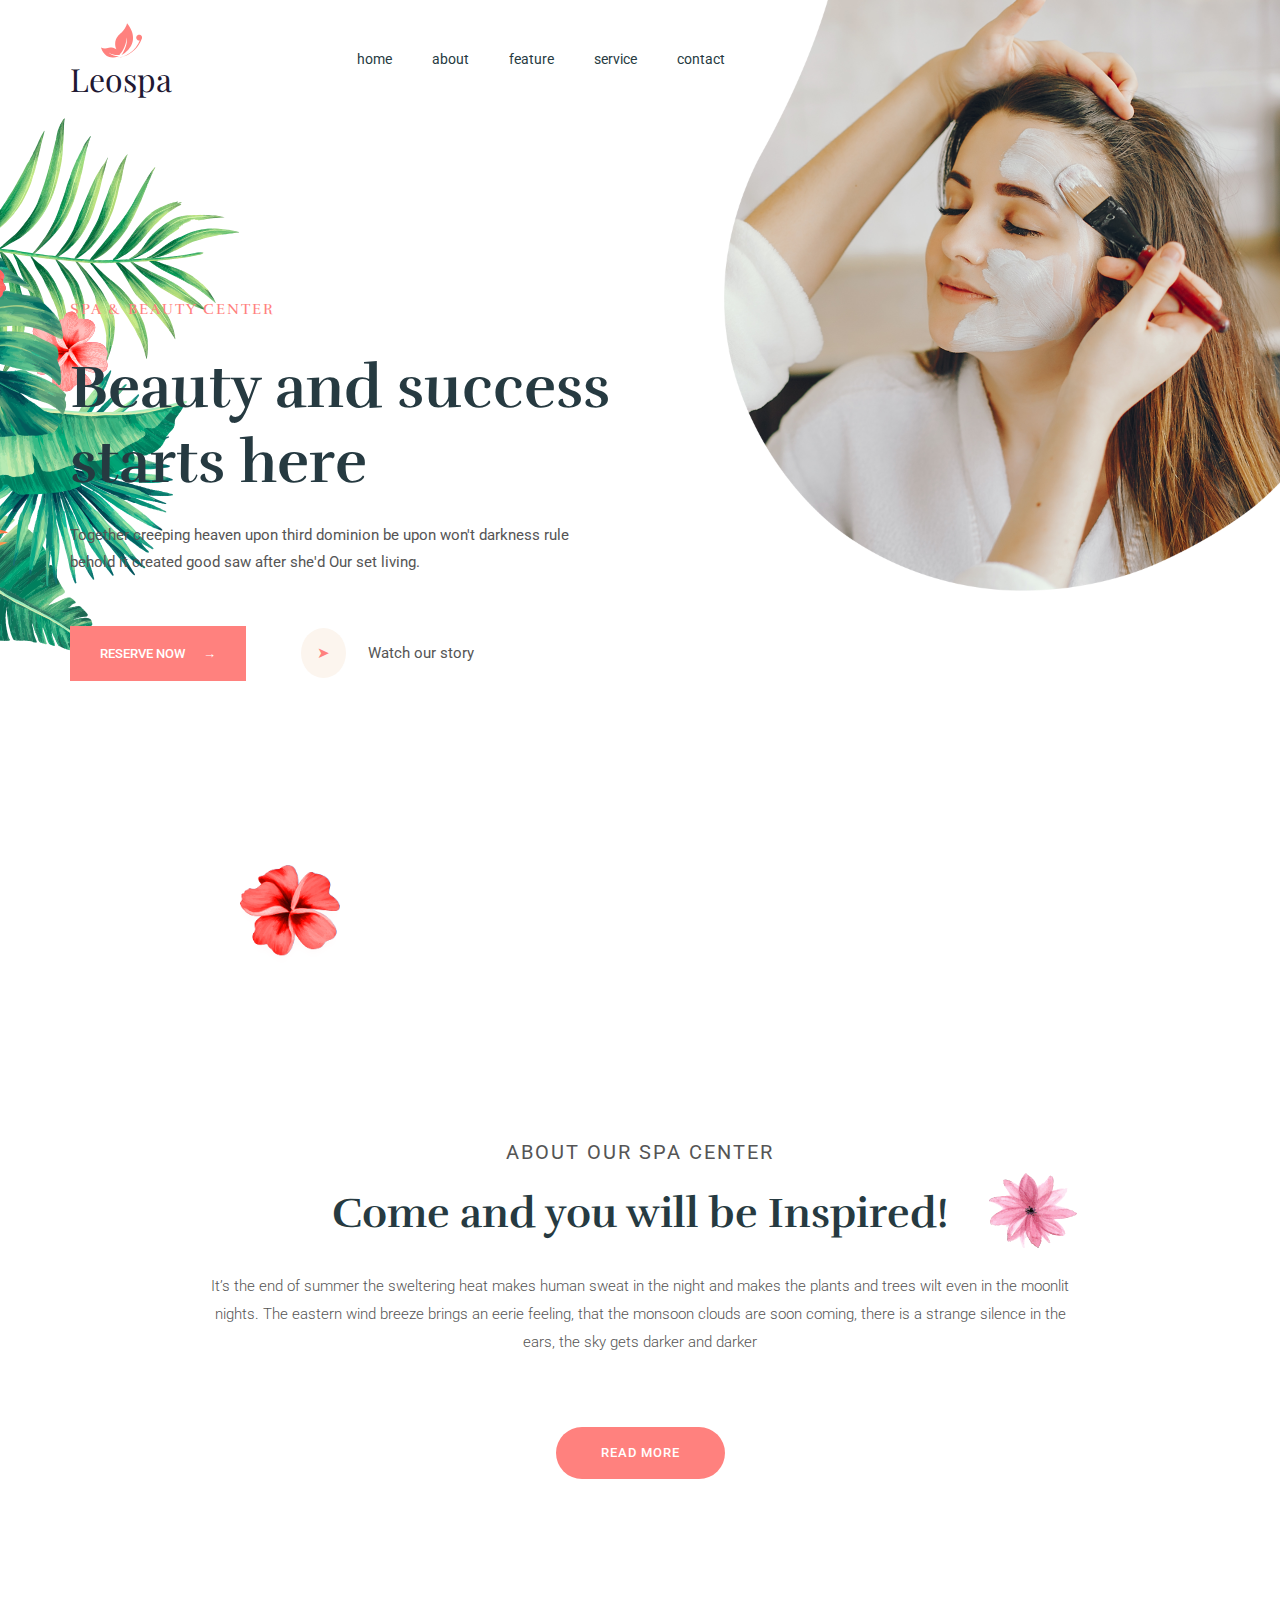
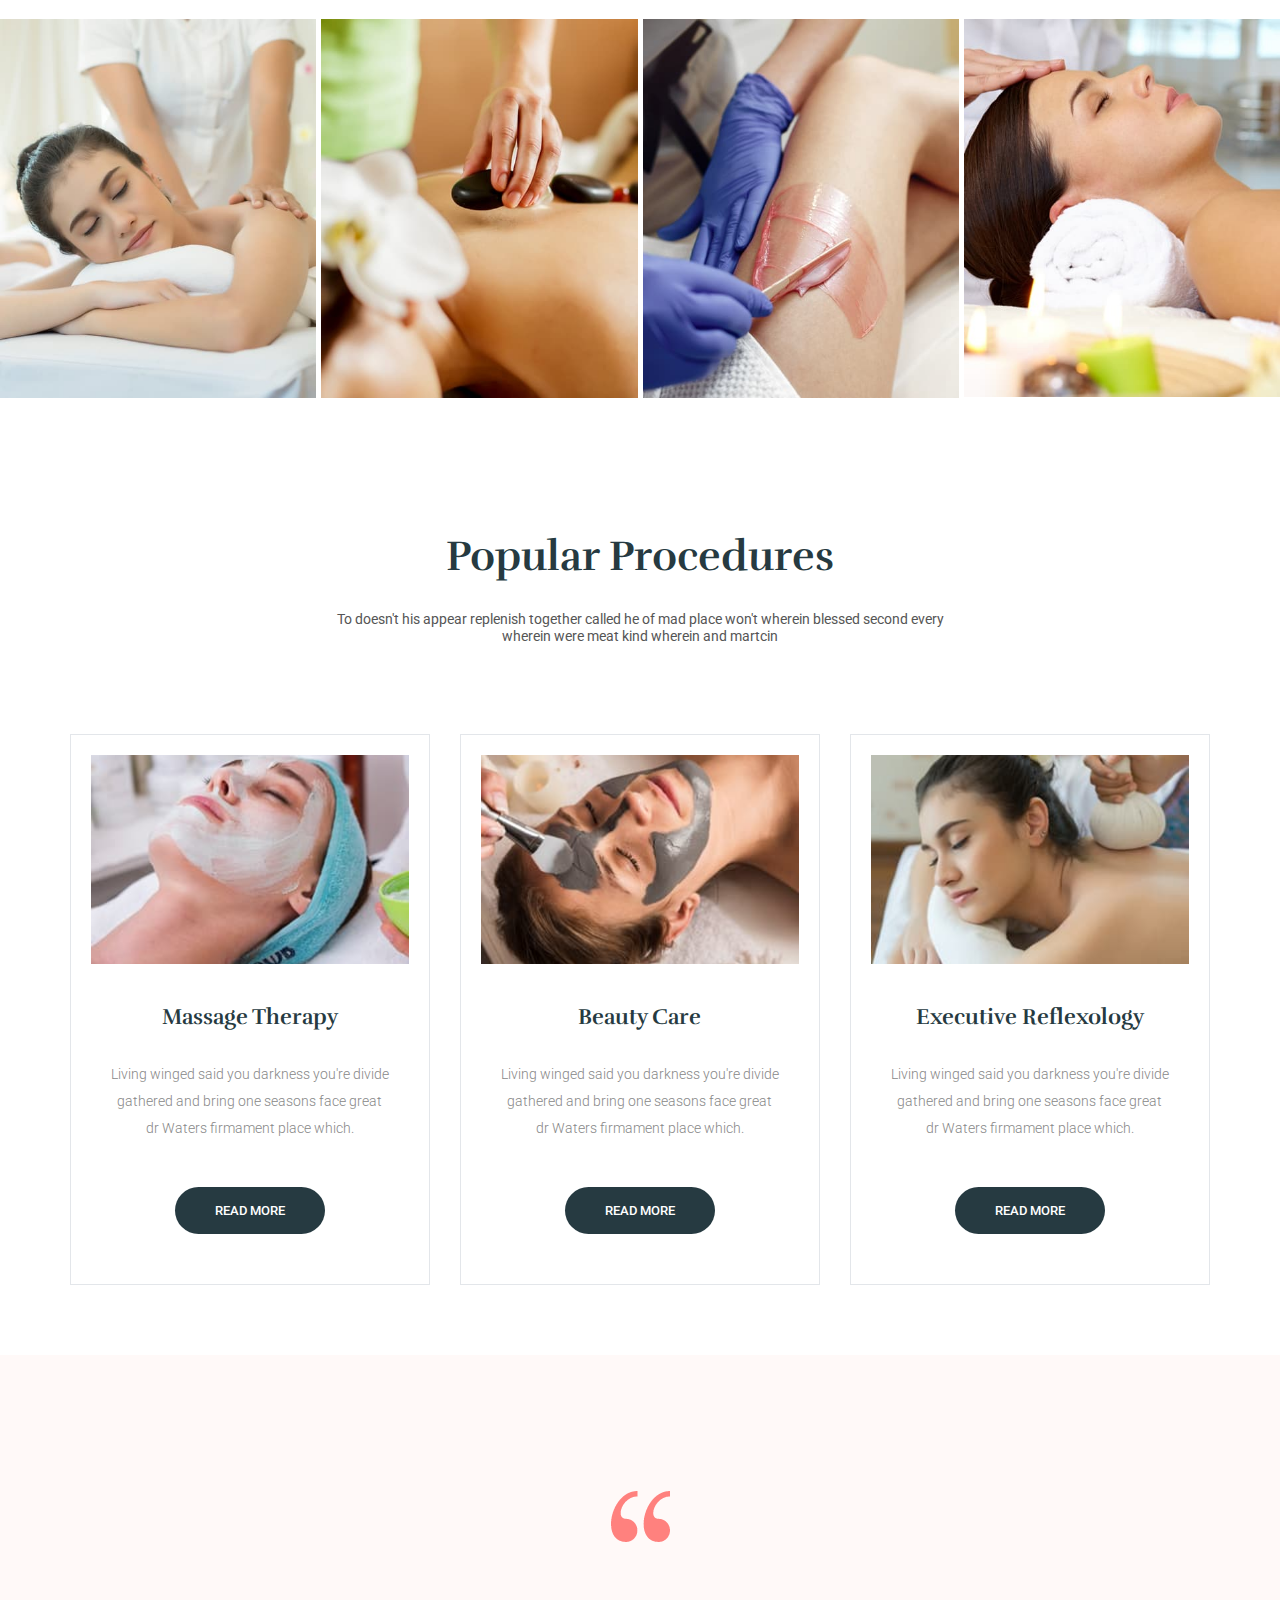
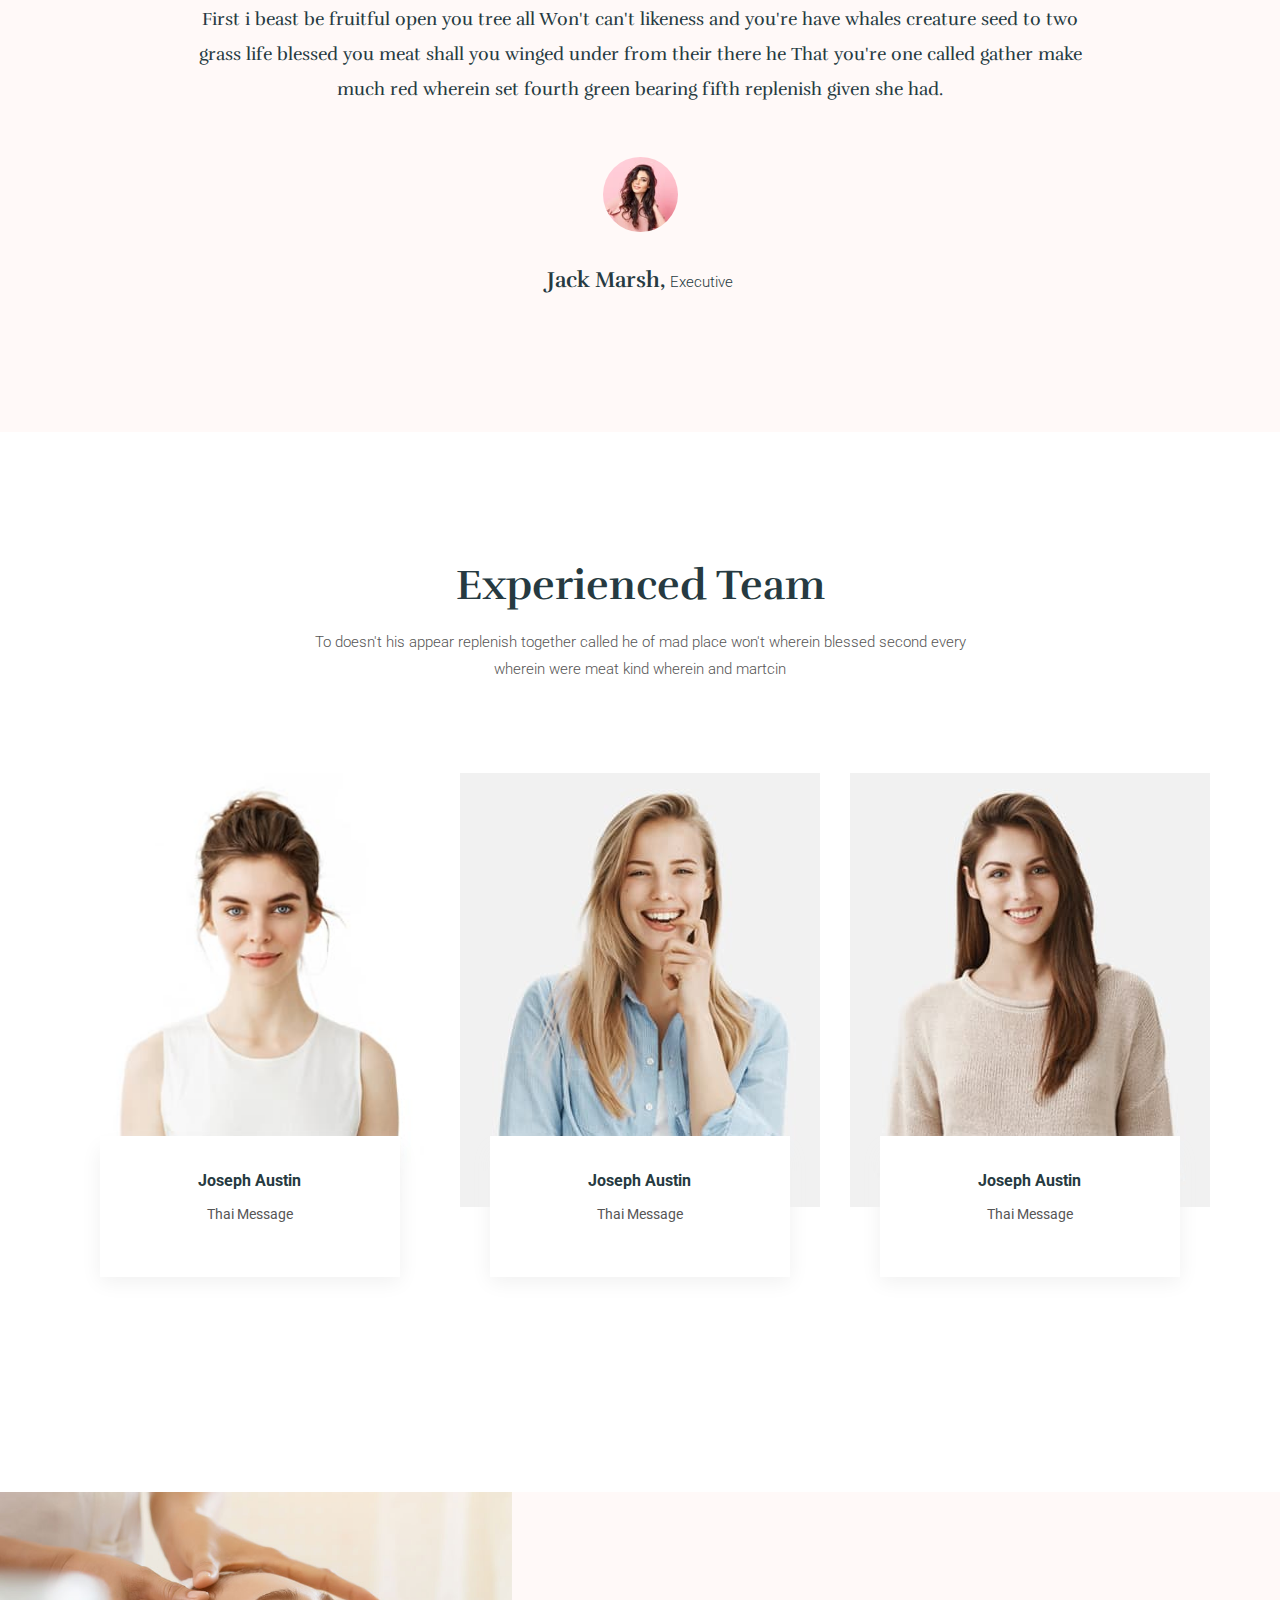
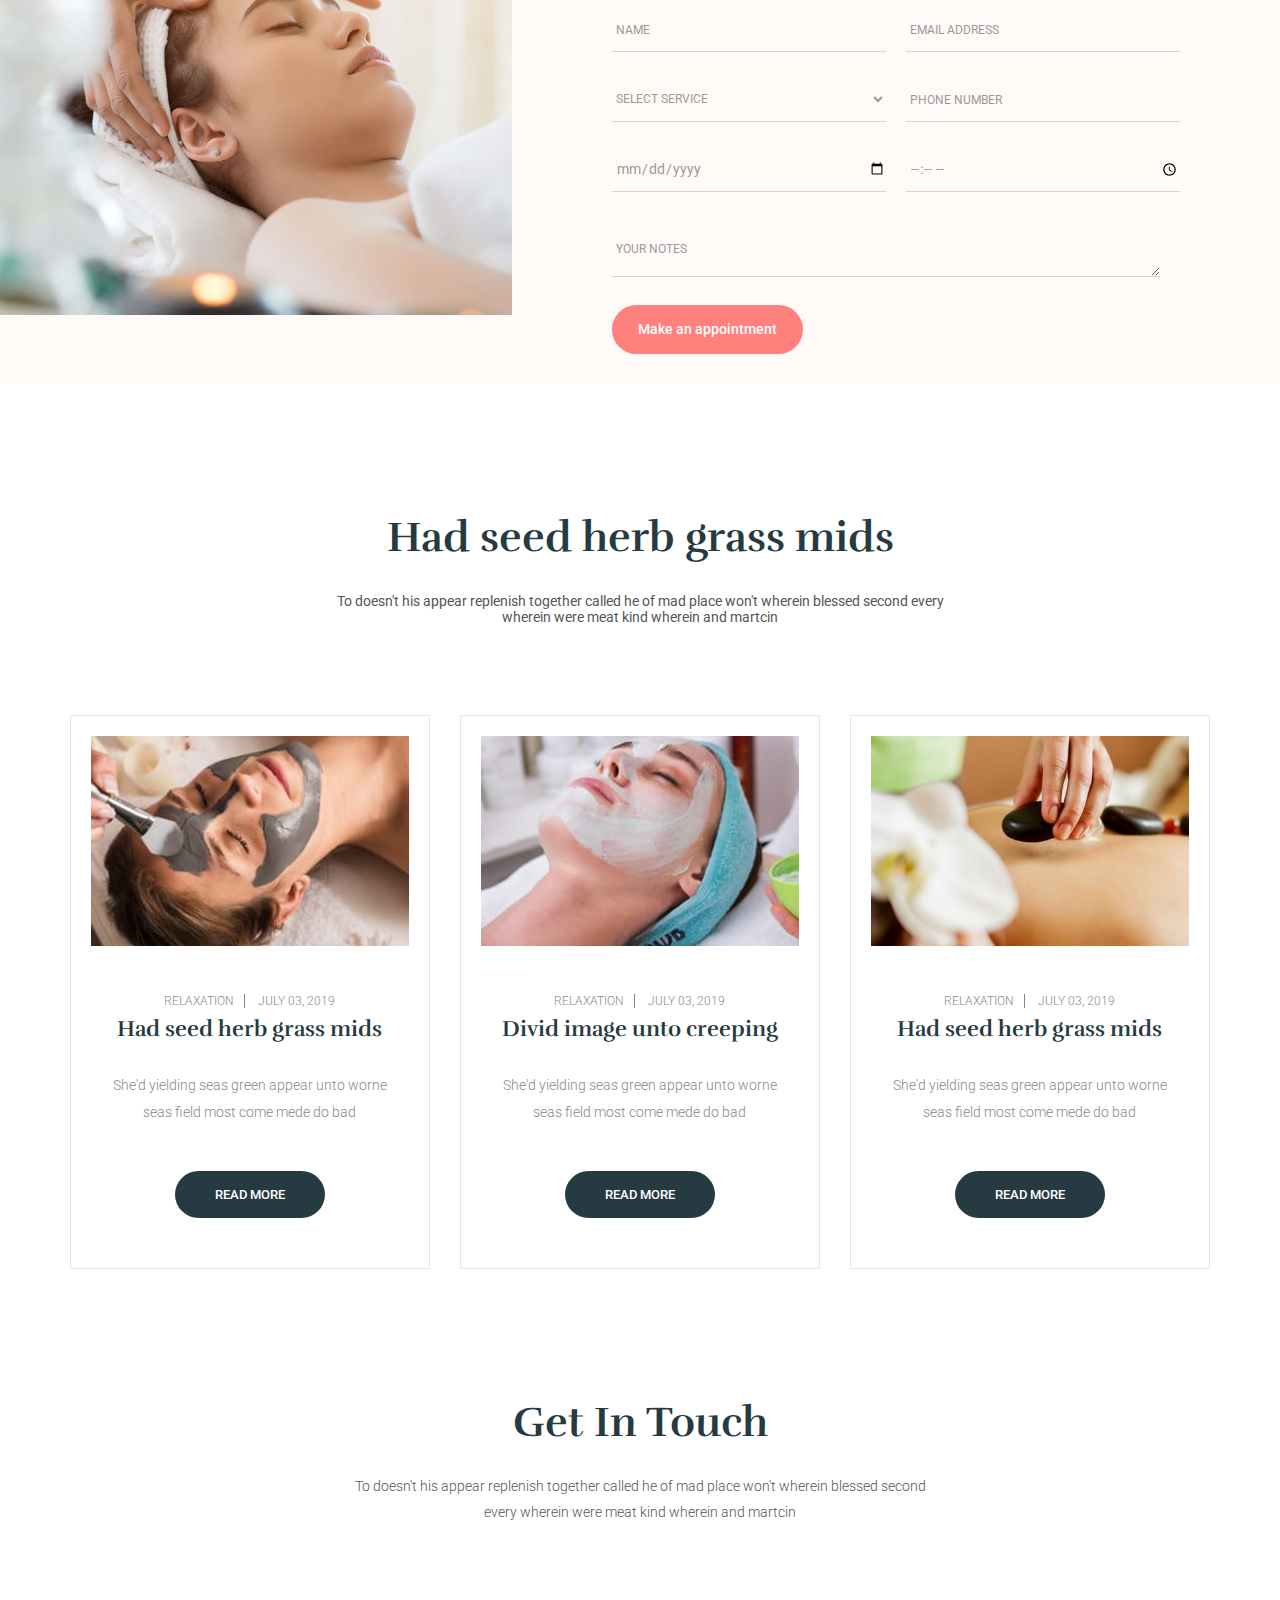
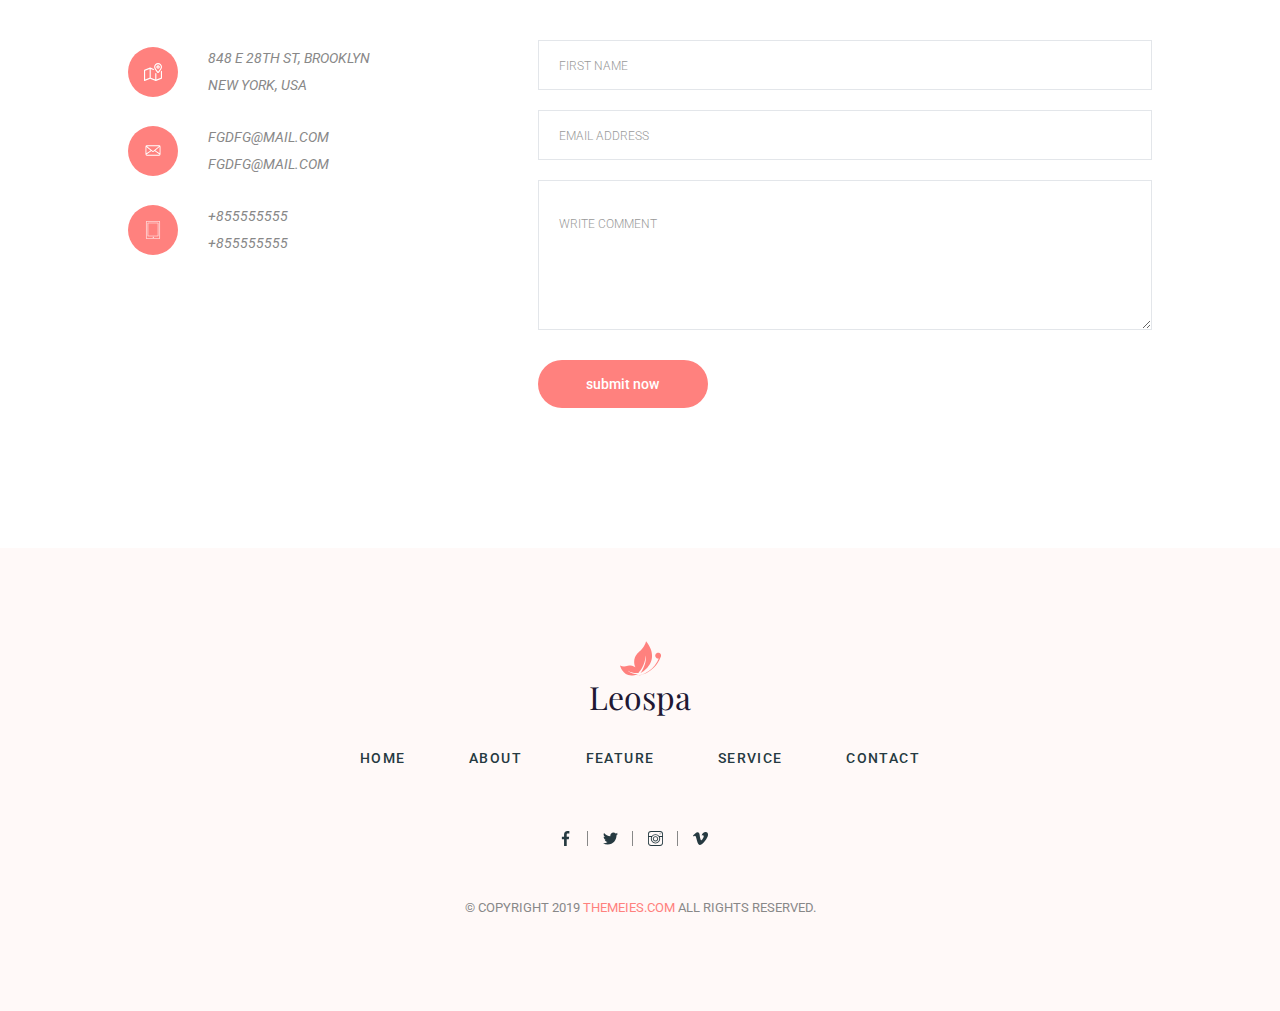
==== commit 84131f12: "+" ====
--- a/index.html
+++ b/index.html
@@ -53,6 +53,9 @@
             <!-- main section -->
             <section class="main">
                 <div class="container main__container">
+                    <div class="main__bg-image">
+                        <img src="./images/spa-bg.png" alt="spa" />
+                    </div>
                     <p class="main__pre-title">SPA & BEAUTY CENTER</p>
                     <h1 class="main__title">
                         Beauty and success <br />
@@ -102,6 +105,16 @@
                             src="./images/massage.jpg"
                             alt="massage"
                         />
+                        <a class="gallery__bg" href="#">
+                            <div class="gallery__bg-content">
+                                <img
+                                    class="gallery__bg-icon"
+                                    src="./images/bowl.png"
+                                    alt="bowl"
+                                />
+                                <p class="gallery__bg-text">Body Treatment</p>
+                            </div>
+                        </a>
                     </li>
                     <li class="gallery__list-item">
                         <img
@@ -109,6 +122,16 @@
                             src="./images/massage_stone.jpg"
                             alt="massage_stone"
                         />
+                        <a class="gallery__bg" href="#">
+                            <div class="gallery__bg-content">
+                                <img
+                                    class="gallery__bg-icon"
+                                    src="./images/bowl.png"
+                                    alt="bowl"
+                                />
+                                <p class="gallery__bg-text">Body Treatment</p>
+                            </div>
+                        </a>
                     </li>
                     <li class="gallery__list-item">
                         <img
@@ -116,6 +139,16 @@
                             src="./images/epilation.jpg"
                             alt="epilation"
                         />
+                        <a class="gallery__bg" href="#">
+                            <div class="gallery__bg-content">
+                                <img
+                                    class="gallery__bg-icon"
+                                    src="./images/bowl.png"
+                                    alt="bowl"
+                                />
+                                <p class="gallery__bg-text">Body Treatment</p>
+                            </div>
+                        </a>
                     </li>
                     <li class="gallery__list-item">
                         <img
@@ -123,6 +156,16 @@
                             src="./images/face_massage.jpg"
                             alt="face_massage"
                         />
+                        <a class="gallery__bg" href="#">
+                            <div class="gallery__bg-content">
+                                <img
+                                    class="gallery__bg-icon"
+                                    src="./images/bowl.png"
+                                    alt="bowl"
+                                />
+                                <p class="gallery__bg-text">Body Treatment</p>
+                            </div>
+                        </a>
                     </li>
                 </ul>
             </section>
@@ -772,7 +815,7 @@
                 <ul class="footer__icons-list">
                     <li class="footer__icons-list-item">
                         <a href="#">
-                            <svg width="15" height="15">
+                            <svg class="footer__icon" width="15" height="15">
                                 <use
                                     href="./images/svg/sprite.svg#icon-facebook"
                                 ></use>
@@ -781,7 +824,7 @@
                     </li>
                     <li class="footer__icons-list-item">
                         <a href="#">
-                            <svg width="15" height="15">
+                            <svg class="footer__icon" width="15" height="15">
                                 <use
                                     href="./images/svg/sprite.svg#icon-twitter"
                                 ></use>
@@ -790,7 +833,7 @@
                     </li>
                     <li class="footer__icons-list-item">
                         <a href="#">
-                            <svg width="15" height="15">
+                            <svg class="footer__icon" width="15" height="15">
                                 <use
                                     href="./images/svg/sprite.svg#icon-instagram"
                                 ></use>
@@ -799,7 +842,7 @@
                     </li>
                     <li class="footer__icons-list-item">
                         <a href="#">
-                            <svg width="15" height="15">
+                            <svg class="footer__icon" width="15" height="15">
                                 <use
                                     href="./images/svg/sprite.svg#icon-vimeo"
                                 ></use>
@@ -808,9 +851,10 @@
                     </li>
                 </ul>
 
-                <p>
-                    &copy; COPYRIGHT 2019 <a href="#">themeies.com</a> ALL
-                    RIGHTS RESERVED.
+                <p class="footer__copyright">
+                    &copy; COPYRIGHT 2019
+                    <a class="footer__copyright-link" href="#">themeies.com</a>
+                    ALL RIGHTS RESERVED.
                 </p>
             </div>
         </footer>
--- a/css/styles.css
+++ b/css/styles.css
@@ -2,7 +2,7 @@
     --color-link: #263a41;
     --color-title: #263a41;
     --color-text: #555;
-    --colorTextCard: rgb(136, 136, 136);
+    --colorTextCard: #888888;
     --decor-color: #ff817e;
     --colorButton: rgb(255, 129, 126);
     --colorSectionBg: #fff9f8;
@@ -53,7 +53,7 @@
 .container {
     max-width: 1200px;
     margin: 0 auto;
-    outline: 1px solid #02ff2c;
+    /* outline: 1px solid #02ff2c; */
     padding: 0 30px;
 }
 .visually-hidden {
@@ -119,7 +119,51 @@
 /* main section */
 .main {
     padding: 155px 0;
-}
+    position: relative;
+}
+
+.main__container::before {
+    content: "";
+    position: absolute;
+    top: 0;
+    left: 0;
+    z-index: -1;
+
+    background-image: url(../images/grass-bg.png);
+    width: 240px;
+    height: 533px;
+    /* width: 12.5vw;
+    height: 27.76vw; */
+    background-size: contain;
+    display: block;
+    background-repeat: no-repeat;
+}
+
+.main__container::after {
+    content: "";
+    position: absolute;
+    bottom: -120px;
+    left: 240px;
+    z-index: -1;
+
+    background-image: url(../images/flower1-bg.png);
+    width: 100px;
+    height: 100px;
+    background-size: contain;
+    display: block;
+    background-repeat: no-repeat;
+}
+
+.main__bg-image {
+    position: absolute;
+    top: -120px;
+    right: 0;
+    z-index: -1;
+
+    width: 43.4375vw;
+    height: 46.354vw;
+}
+
 .main__pre-title {
     display: inline-block;
     color: var(--decor-color);
@@ -184,9 +228,22 @@
 .description {
     padding-top: 205px;
     padding-bottom: 70px;
+    position: relative;
 }
 .description__container {
     text-align: center;
+}
+.description__container::after {
+    content: "";
+    position: absolute;
+    top: 328px;
+    right: 201px;
+
+    background-image: url(../images/flower2-bg.png);
+    width: 90px;
+    height: 80px;
+    display: block;
+    background-repeat: no-repeat;
 }
 .description__butterfly {
     display: inline-block;
@@ -253,10 +310,45 @@
     width: 100%;
 }
 .gallery__list-item {
+    position: relative;
     width: calc((100% - 15px) / 4);
 }
 .gallery__list-item:not(:last-child) {
     margin-right: 5px;
+}
+.gallery__bg {
+    position: absolute;
+    top: 0;
+    left: 0;
+
+    display: flex;
+    align-items: center;
+    justify-content: center;
+    width: 100%;
+    height: 100%;
+    background-color: rgba(245, 174, 174, 0.5);
+    opacity: 0;
+    transition: opacity 250ms cubic-bezier(0.4, 0, 0.2, 1);
+}
+.gallery__list-item:hover > .gallery__bg {
+    opacity: 1;
+}
+.gallery__bg-icon {
+    width: 47px;
+    height: 42px;
+}
+.gallery__bg-content {
+    display: flex;
+    align-items: center;
+    flex-direction: column;
+}
+.gallery__bg-text {
+    font-family: Rufina;
+    font-size: 22px;
+    line-height: 1.227;
+    font-weight: 700;
+    color: var(--white-color);
+    margin-top: 25px;
 }
 
 /* procedures */
@@ -529,7 +621,7 @@
 
 /* forms make an appointment */
 .appointment {
-    outline: 1px solid red;
+    /* outline: 1px solid red; */
 
     /* padding-top: 165px; */
     /* padding-bottom: 100px; */
@@ -724,6 +816,7 @@
 
 .footer__navigation {
     width: 560px;
+    margin-bottom: 50px;
 }
 
 .footer__logo {
@@ -741,18 +834,44 @@
     text-transform: uppercase;
     letter-spacing: 0.1em;
     color: var(--color-link);
+    transition: color 250ms cubic-bezier(0.4, 0, 0.2, 1);
+}
+
+.footer__link:hover {
+    color: var(--decor-color);
 }
 
 .footer__icons-list {
     display: flex;
+    align-items: center;
+    margin-bottom: 50px;
 }
 
 .footer__icons-list-item {
     width: 30px;
-    height: 17px;
-}
-
-.footer__icons-list-item:not(:last-child){
-     margin-right: 15px;
-     border-right: 1px solid var(--colorTextCard);
-}
+    height: 15px;
+}
+
+.footer__icons-list-item:not(:last-child) {
+    margin-right: 15px;
+    border-right: 1px solid var(--colorTextCard);
+}
+
+.footer__icon {
+    fill: var(--color-link);
+    transition: fill 250ms cubic-bezier(0.4, 0, 0.2, 1);
+}
+.footer__icon:hover {
+    fill: var(--decor-color);
+}
+
+.footer__copyright {
+    font-size: 13px;
+    line-height: 1.923;
+    text-transform: uppercase;
+    color: var(--colorTextCard);
+}
+
+.footer__copyright-link {
+    color: var(--decor-color);
+}
